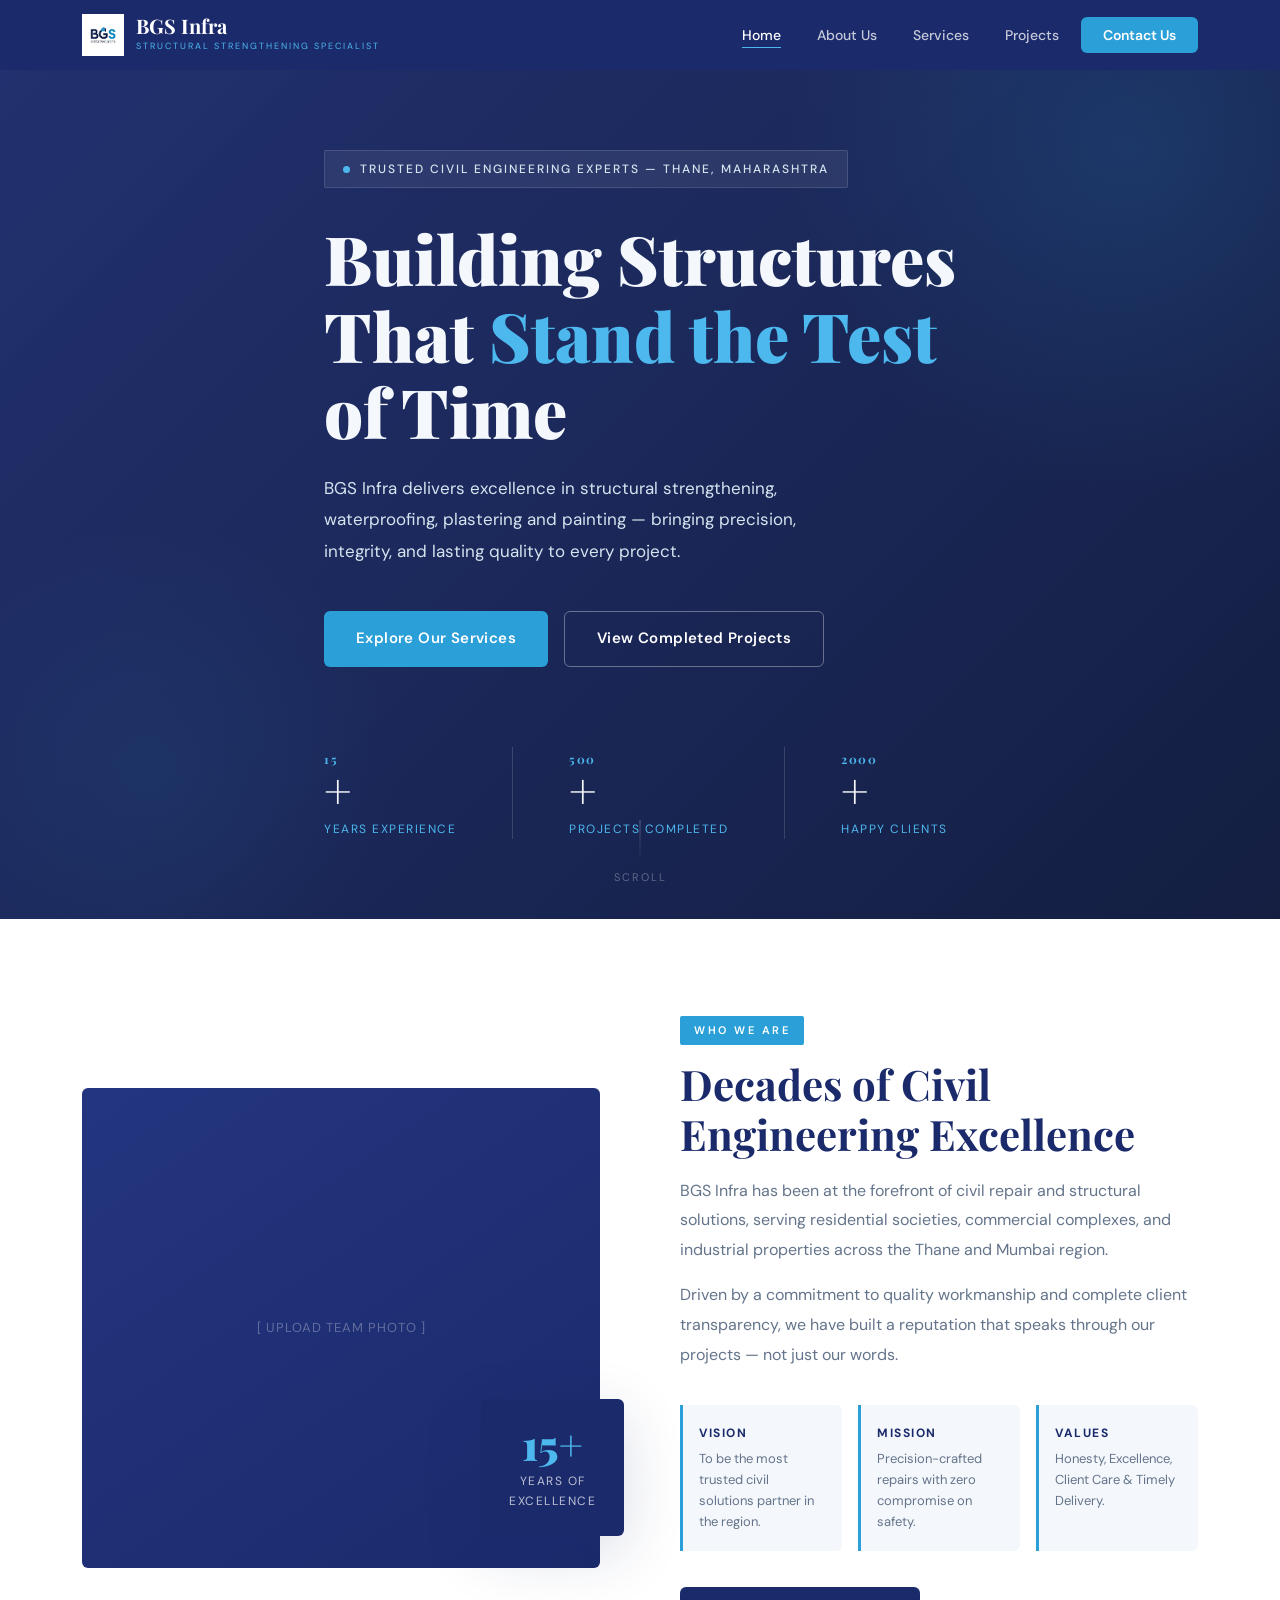
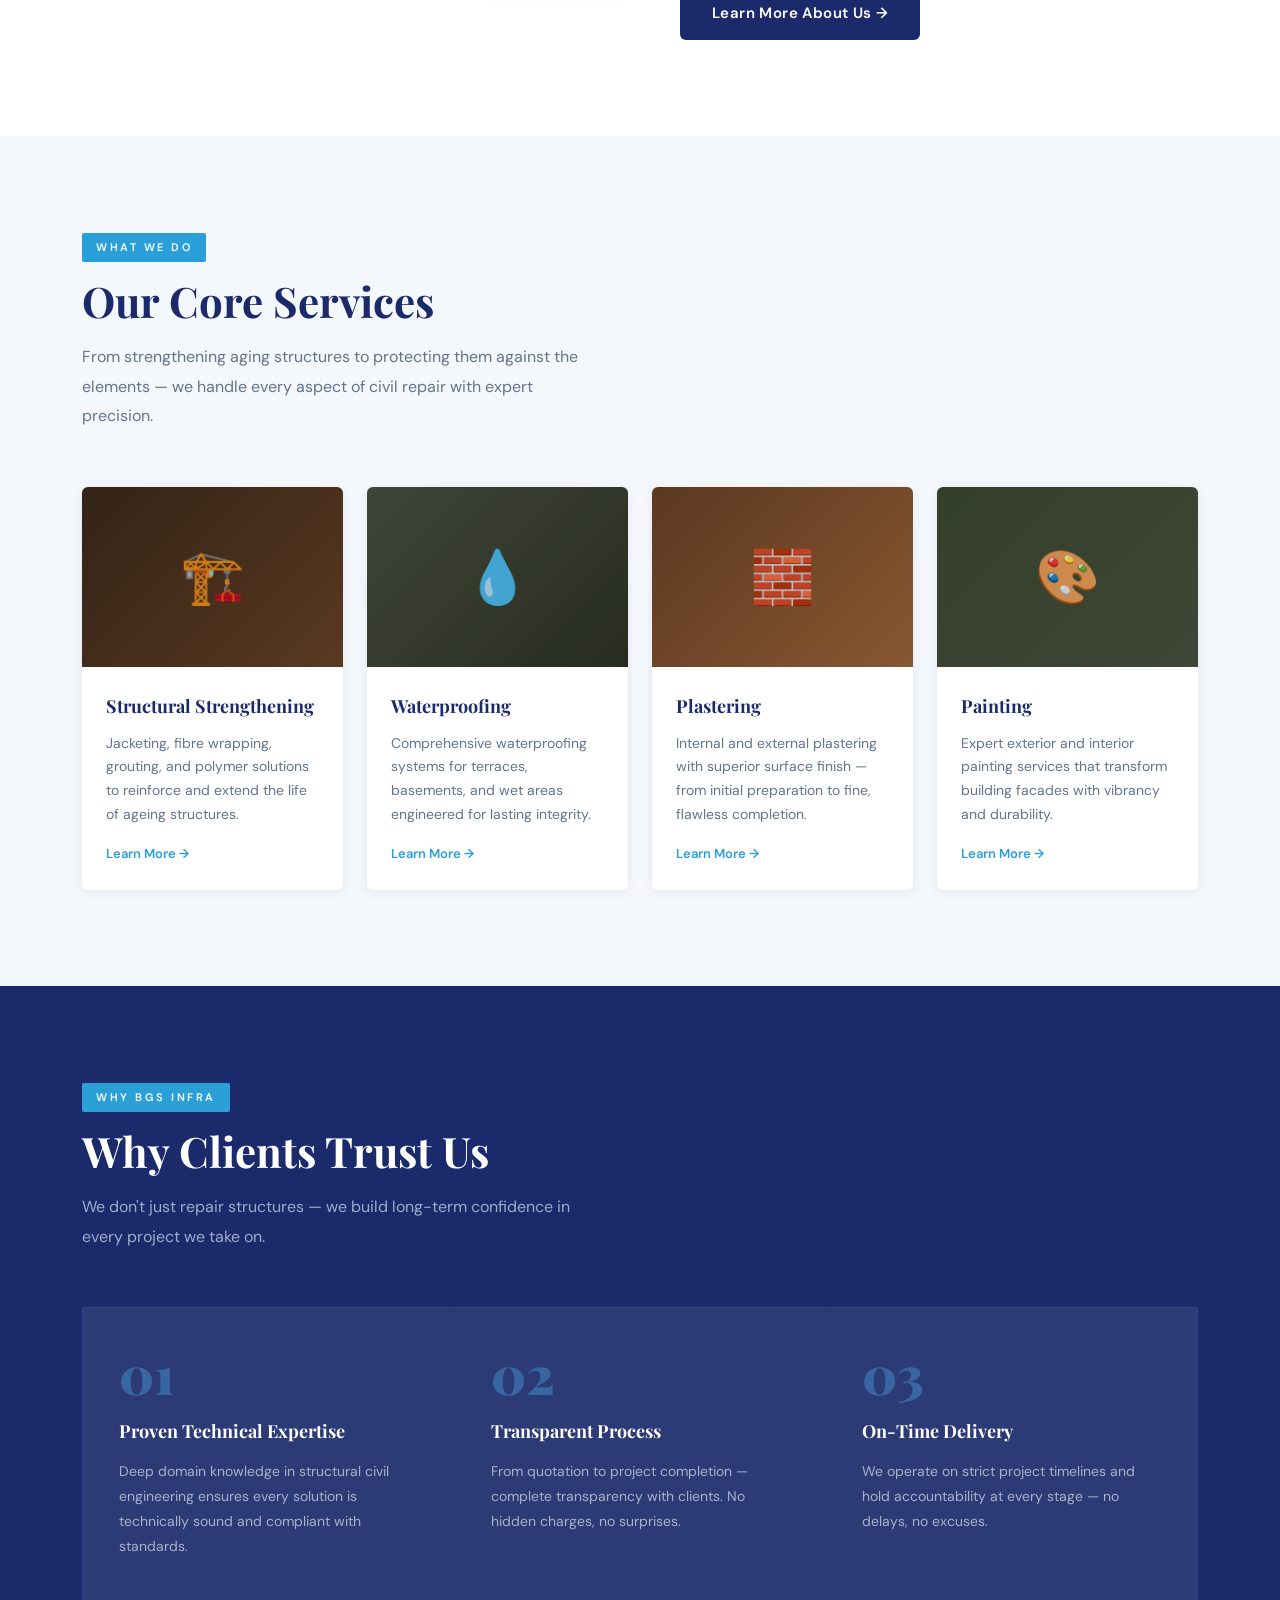
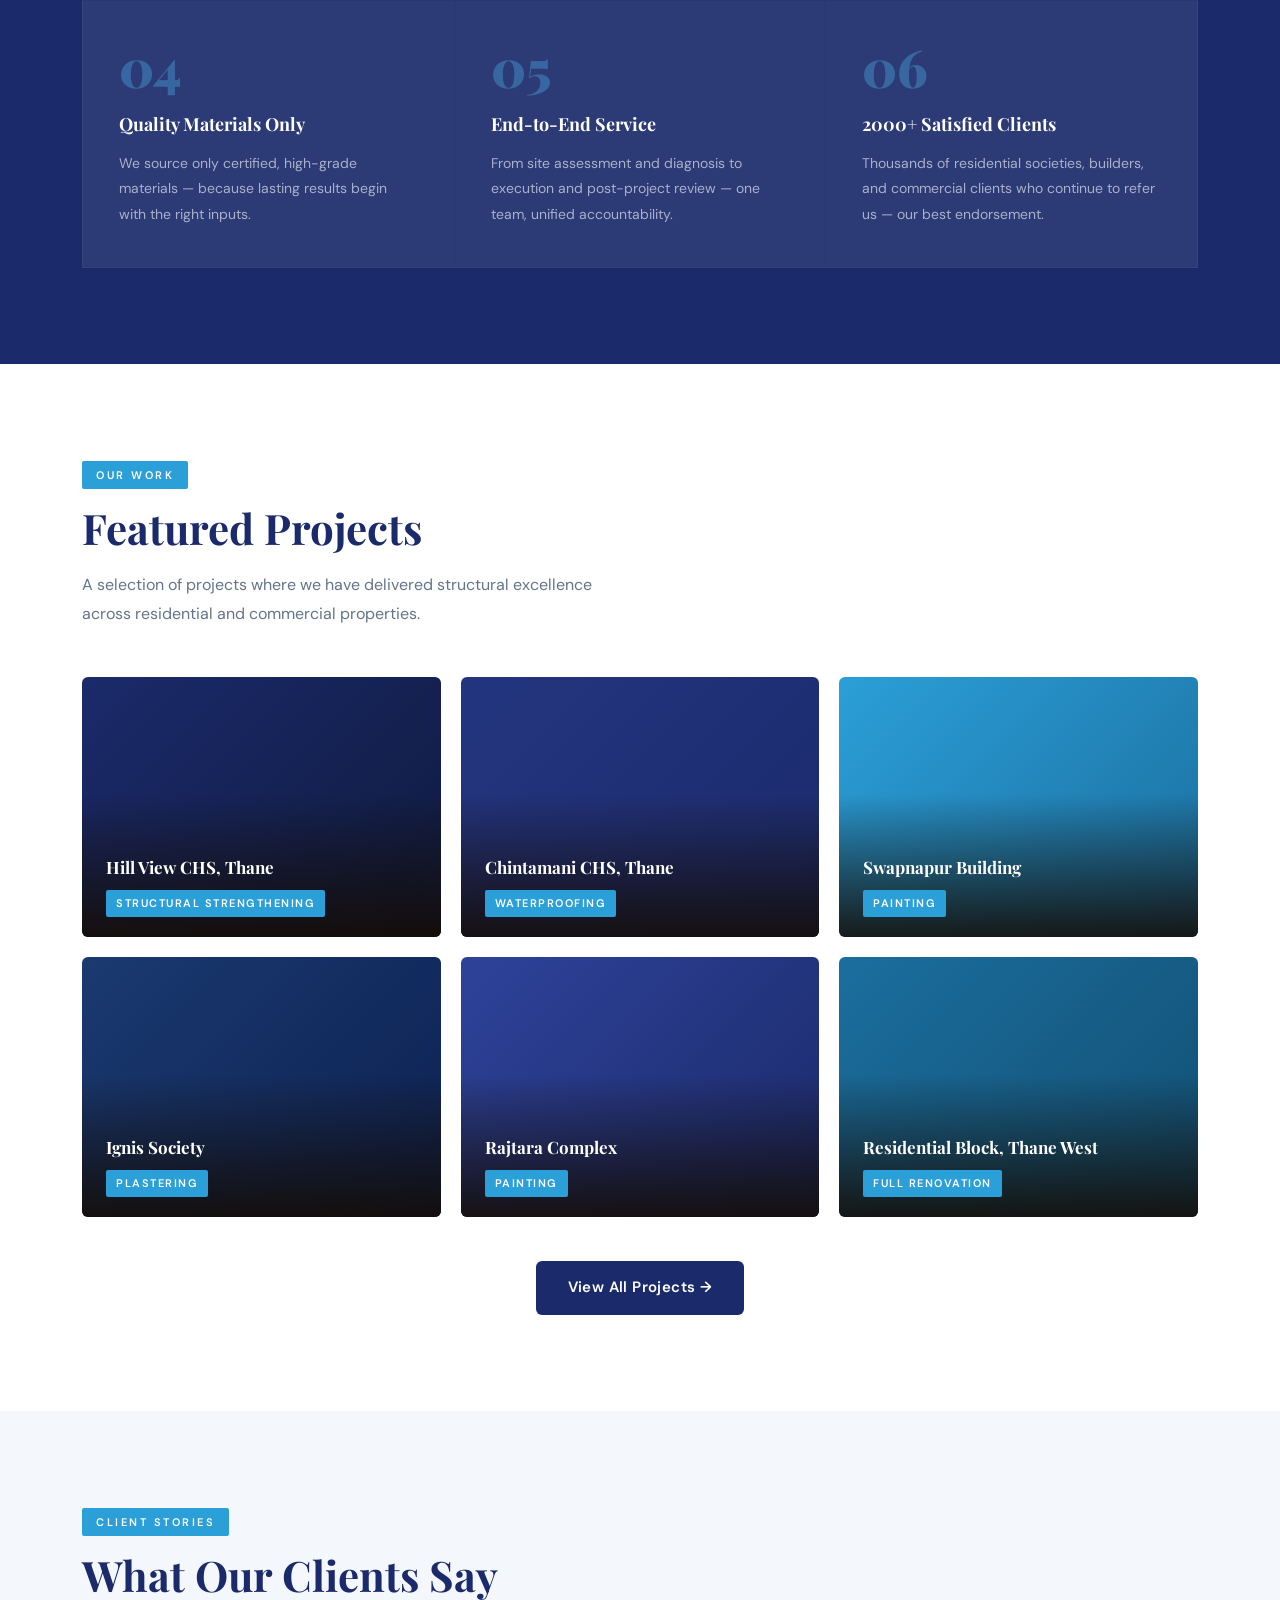
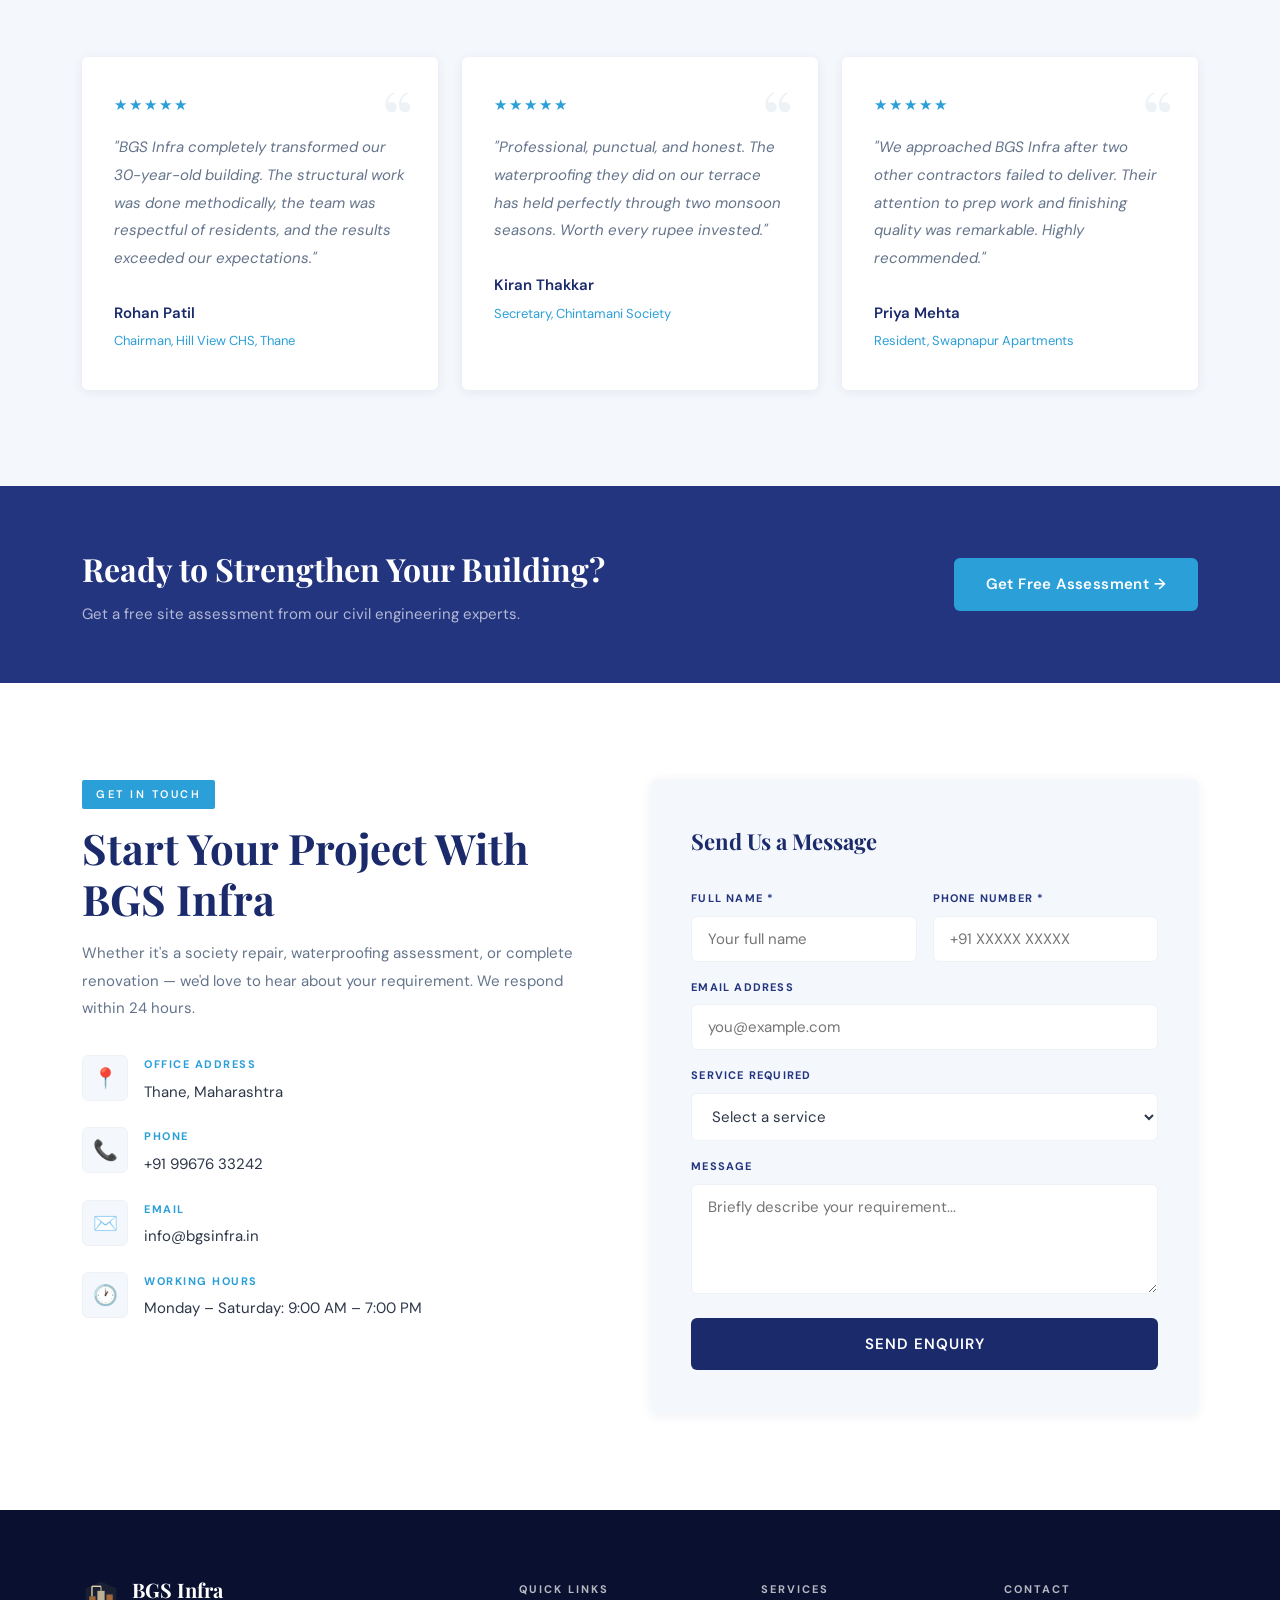
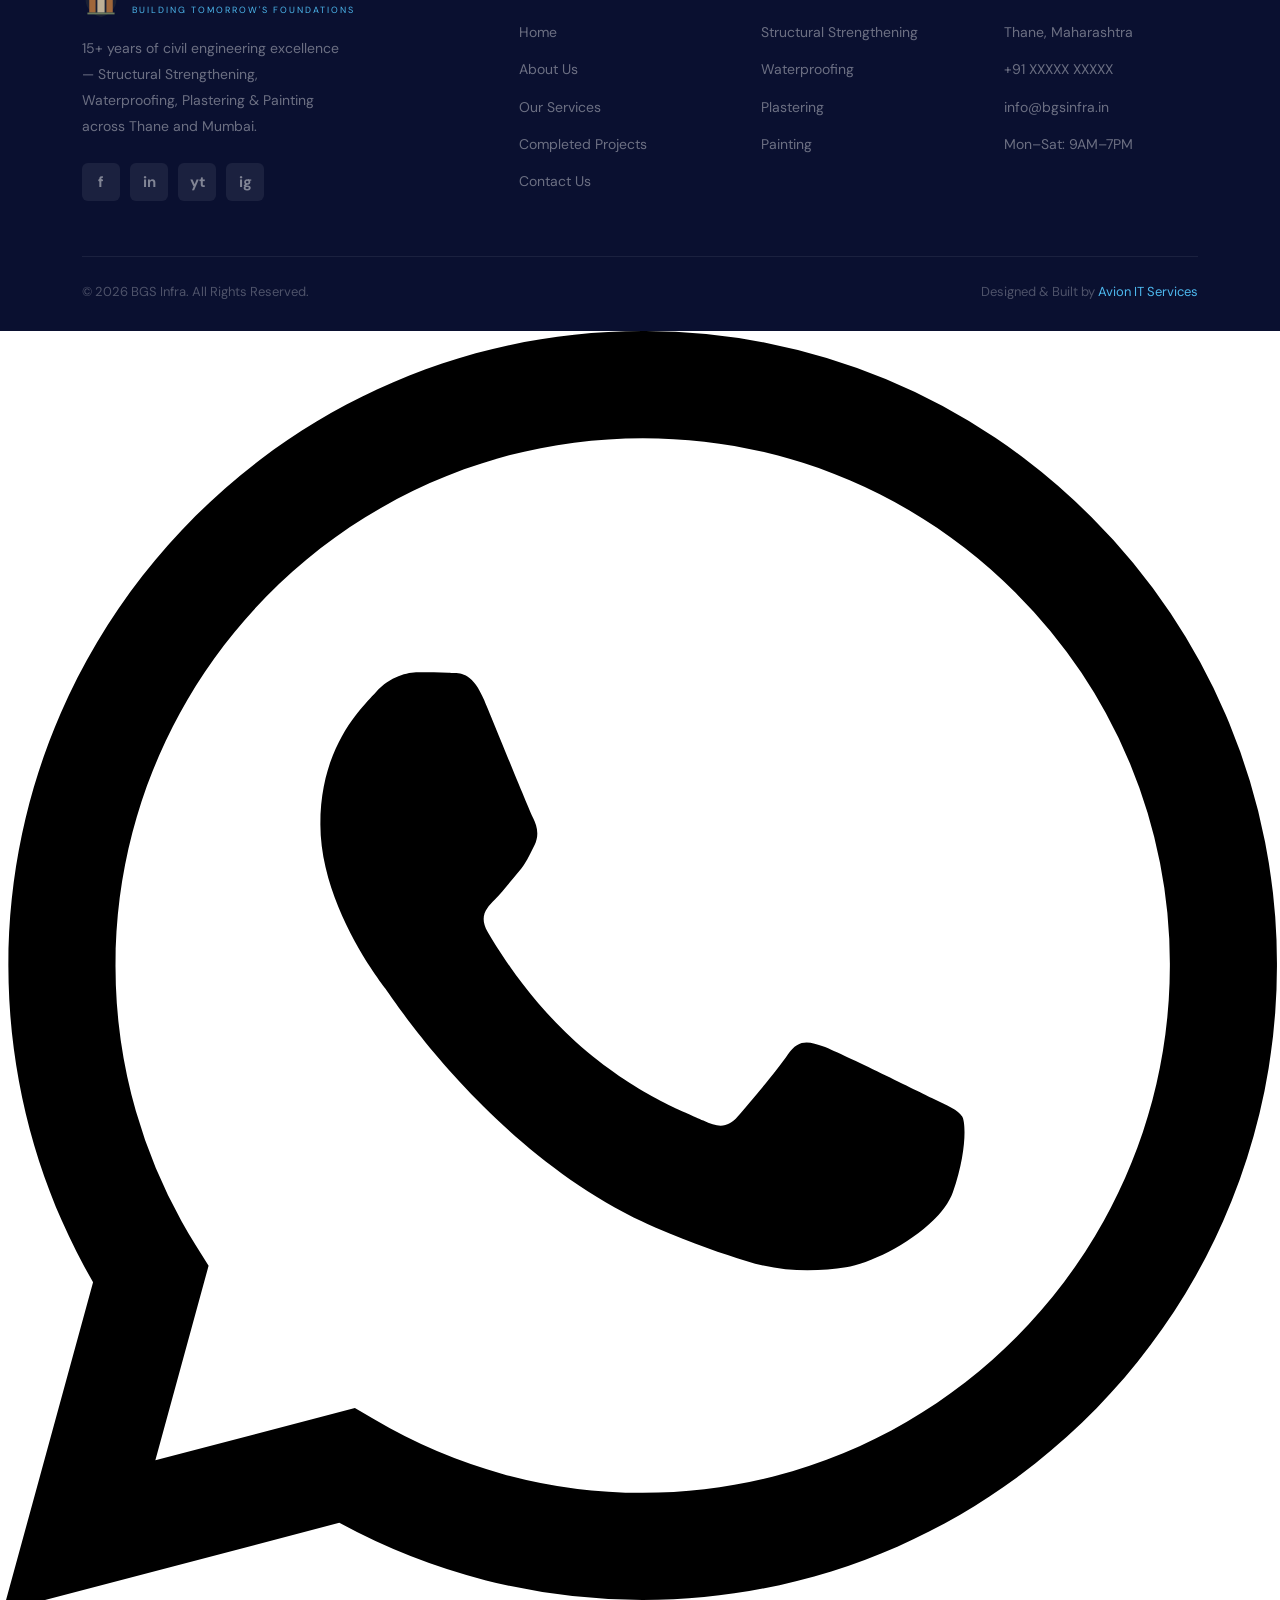
==== frontend/index.html @ 06c45d29 "Initial BGS Infra website" ====
<!DOCTYPE html>
<html lang="en">
<head>
  <meta charset="UTF-8">
  <meta name="viewport" content="width=device-width, initial-scale=1.0">
  <title>BGS Infra — Building Tomorrow's Foundations | Civil Engineering Thane</title>
  <meta name="description" content="BGS Infra is a trusted civil engineering company in Thane offering structural strengthening, waterproofing, plastering and painting services for residential and commercial buildings.">
  <meta property="og:title"       content="BGS Infra — Civil Engineering Thane">
  <meta property="og:description" content="15+ years of civil engineering excellence. Structural Strengthening, Waterproofing, Plastering & Painting.">
  <meta property="og:type"        content="website">

  <!-- AOS -->
  <link rel="stylesheet" href="https://unpkg.com/aos@2.3.4/dist/aos.css">
  <!-- Main CSS -->
  <link rel="stylesheet" href="css/style.css">
</head>
<body>

<!-- ══ NAVBAR ══════════════════════════════════════════════ -->
<nav class="navbar" id="navbar">
  <div class="nav-inner">
    <a href="index.html" class="nav-logo">
      <img src="assets/logo.png" alt="BGS Infra Logo" class="nav-logo-icon" style="object-fit:contain;">
      <div class="nav-logo-text">
        <span class="name">BGS Infra</span>
        <span class="tagline">STRUCTURAL STRENGTHENING SPECIALIST</span>
      </div>
    </a>
    <ul class="nav-links">
      <li><a href="index.html"    class="active">Home</a></li>
      <li><a href="about.html">About Us</a></li>
      <li><a href="services.html">Services</a></li>
      <li><a href="projects.html">Projects</a></li>
      <li><a href="contact.html" class="nav-cta">Contact Us</a></li>
    </ul>
    <button class="nav-hamburger" id="hamburger" aria-label="Menu">
      <span></span><span></span><span></span>
    </button>
  </div>
  <div class="nav-mobile" id="navMobile">
    <a href="index.html">Home</a>
    <a href="about.html">About Us</a>
    <a href="services.html">Services</a>
    <a href="projects.html">Projects</a>
    <a href="contact.html" class="nav-cta">Contact Us</a>
  </div>
</nav>

<!-- ══ HERO ════════════════════════════════════════════════ -->
<section class="hero">
  <div class="hero-inner">
    <div class="hero-badge" data-aos="fade-down" data-aos-duration="600">
      <span class="hero-badge-dot"></span>
      Trusted Civil Engineering Experts — Thane, Maharashtra
    </div>
    <h1 class="hero-title" id="heroTitle" data-aos="fade-up" data-aos-delay="100">
      Building Structures<br>That <em>Stand the Test</em><br>of Time
    </h1>
    <p class="hero-desc" data-aos="fade-up" data-aos-delay="200">
      BGS Infra delivers excellence in structural strengthening, waterproofing, plastering and painting — bringing precision, integrity, and lasting quality to every project.
    </p>
    <div class="hero-btns" data-aos="fade-up" data-aos-delay="300">
      <a href="services.html" class="btn btn-primary">Explore Our Services</a>
      <a href="projects.html" class="btn btn-outline">View Completed Projects</a>
    </div>
    <div class="hero-stats" data-aos="fade-up" data-aos-delay="400">
      <div class="hero-stat">
        <strong><span class="counter" data-target="15">0</span>+</strong>
        <span>Years Experience</span>
      </div>
      <div class="hero-stat-divider"></div>
      <div class="hero-stat">
        <strong><span class="counter" data-target="500">0</span>+</strong>
        <span>Projects Completed</span>
      </div>
      <div class="hero-stat-divider"></div>
      <div class="hero-stat">
        <strong><span class="counter" data-target="2000">0</span>+</strong>
        <span>Happy Clients</span>
      </div>
    </div>
  </div>
  <div class="hero-scroll">
    <div class="hero-scroll-line"></div>
    Scroll
  </div>
</section>

<!-- ══ ABOUT ═══════════════════════════════════════════════ -->
<section class="about section-pad">
  <div class="container">
    <div class="about-grid">
      <div class="about-img-wrap" data-aos="fade-right">
        <!-- Replace src with a real team/site photo -->
        <div class="about-img-placeholder">[ Upload Team Photo ]</div>
        <div class="about-badge-exp">
          <strong>15+</strong>
          <span>Years of<br>Excellence</span>
        </div>
      </div>
      <div data-aos="fade-left" data-aos-delay="100">
        <span class="section-label">Who We Are</span>
        <h2 class="section-title">Decades of Civil Engineering Excellence</h2>
        <p style="color:var(--text-muted);font-size:16px;line-height:1.85;margin-bottom:16px;">
          BGS Infra has been at the forefront of civil repair and structural solutions, serving residential societies, commercial complexes, and industrial properties across the Thane and Mumbai region.
        </p>
        <p style="color:var(--text-muted);font-size:16px;line-height:1.85;margin-bottom:30px;">
          Driven by a commitment to quality workmanship and complete client transparency, we have built a reputation that speaks through our projects — not just our words.
        </p>
        <div class="about-values">
          <div class="value-card">
            <strong>Vision</strong>
            <p>To be the most trusted civil solutions partner in the region.</p>
          </div>
          <div class="value-card">
            <strong>Mission</strong>
            <p>Precision-crafted repairs with zero compromise on safety.</p>
          </div>
          <div class="value-card">
            <strong>Values</strong>
            <p>Honesty, Excellence, Client Care & Timely Delivery.</p>
          </div>
        </div>
        <a href="about.html" class="btn btn-dark" style="margin-top:36px;">Learn More About Us →</a>
      </div>
    </div>
  </div>
</section>

<!-- ══ SERVICES ════════════════════════════════════════════ -->
<section class="services section-pad">
  <div class="container">
    <div data-aos="fade-up">
      <span class="section-label">What We Do</span>
      <h2 class="section-title">Our Core Services</h2>
      <p class="section-sub">From strengthening aging structures to protecting them against the elements — we handle every aspect of civil repair with expert precision.</p>
    </div>
    <div class="services-grid">
      <div class="service-card" data-aos="fade-up" data-aos-delay="0">
        <div class="service-card-img s-bg-1">🏗️</div>
        <div class="service-card-body">
          <h3>Structural Strengthening</h3>
          <p>Jacketing, fibre wrapping, grouting, and polymer solutions to reinforce and extend the life of ageing structures.</p>
          <a href="services.html#structural" class="service-card-link">Learn More →</a>
        </div>
      </div>
      <div class="service-card" data-aos="fade-up" data-aos-delay="80">
        <div class="service-card-img s-bg-2">💧</div>
        <div class="service-card-body">
          <h3>Waterproofing</h3>
          <p>Comprehensive waterproofing systems for terraces, basements, and wet areas engineered for lasting integrity.</p>
          <a href="services.html#waterproofing" class="service-card-link">Learn More →</a>
        </div>
      </div>
      <div class="service-card" data-aos="fade-up" data-aos-delay="160">
        <div class="service-card-img s-bg-3">🧱</div>
        <div class="service-card-body">
          <h3>Plastering</h3>
          <p>Internal and external plastering with superior surface finish — from initial preparation to fine, flawless completion.</p>
          <a href="services.html#plastering" class="service-card-link">Learn More →</a>
        </div>
      </div>
      <div class="service-card" data-aos="fade-up" data-aos-delay="240">
        <div class="service-card-img s-bg-4">🎨</div>
        <div class="service-card-body">
          <h3>Painting</h3>
          <p>Expert exterior and interior painting services that transform building facades with vibrancy and durability.</p>
          <a href="services.html#painting" class="service-card-link">Learn More →</a>
        </div>
      </div>
    </div>
  </div>
</section>

<!-- ══ WHY CHOOSE US ═══════════════════════════════════════ -->
<section class="why section-pad">
  <div class="container">
    <div data-aos="fade-up">
      <span class="section-label">Why BGS Infra</span>
      <h2 class="section-title">Why Clients Trust Us</h2>
      <p class="section-sub" style="color:var(--cream-dark);opacity:.7;">We don't just repair structures — we build long-term confidence in every project we take on.</p>
    </div>
    <div class="why-grid">
      <div class="why-item" data-aos="fade-up" data-aos-delay="0">
        <div class="why-num">01</div>
        <h3>Proven Technical Expertise</h3>
        <p>Deep domain knowledge in structural civil engineering ensures every solution is technically sound and compliant with standards.</p>
      </div>
      <div class="why-item" data-aos="fade-up" data-aos-delay="60">
        <div class="why-num">02</div>
        <h3>Transparent Process</h3>
        <p>From quotation to project completion — complete transparency with clients. No hidden charges, no surprises.</p>
      </div>
      <div class="why-item" data-aos="fade-up" data-aos-delay="120">
        <div class="why-num">03</div>
        <h3>On-Time Delivery</h3>
        <p>We operate on strict project timelines and hold accountability at every stage — no delays, no excuses.</p>
      </div>
      <div class="why-item" data-aos="fade-up" data-aos-delay="0">
        <div class="why-num">04</div>
        <h3>Quality Materials Only</h3>
        <p>We source only certified, high-grade materials — because lasting results begin with the right inputs.</p>
      </div>
      <div class="why-item" data-aos="fade-up" data-aos-delay="60">
        <div class="why-num">05</div>
        <h3>End-to-End Service</h3>
        <p>From site assessment and diagnosis to execution and post-project review — one team, unified accountability.</p>
      </div>
      <div class="why-item" data-aos="fade-up" data-aos-delay="120">
        <div class="why-num">06</div>
        <h3>2000+ Satisfied Clients</h3>
        <p>Thousands of residential societies, builders, and commercial clients who continue to refer us — our best endorsement.</p>
      </div>
    </div>
  </div>
</section>

<!-- ══ FEATURED PROJECTS ═══════════════════════════════════ -->
<section class="projects section-pad">
  <div class="container">
    <div data-aos="fade-up">
      <span class="section-label">Our Work</span>
      <h2 class="section-title">Featured Projects</h2>
      <p class="section-sub">A selection of projects where we have delivered structural excellence across residential and commercial properties.</p>
    </div>
    <div class="projects-grid" style="margin-top:48px;">
      <div class="project-card" data-aos="fade-up" data-aos-delay="0">
        <div class="project-card-bg-placeholder p-bg-1"></div>
        <div class="project-overlay"></div>
        <div class="project-info">
          <h4>Hill View CHS, Thane</h4>
          <span class="project-type-badge">Structural Strengthening</span>
        </div>
      </div>
      <div class="project-card" data-aos="fade-up" data-aos-delay="60">
        <div class="project-card-bg-placeholder p-bg-2"></div>
        <div class="project-overlay"></div>
        <div class="project-info">
          <h4>Chintamani CHS, Thane</h4>
          <span class="project-type-badge">Waterproofing</span>
        </div>
      </div>
      <div class="project-card" data-aos="fade-up" data-aos-delay="120">
        <div class="project-card-bg-placeholder p-bg-3"></div>
        <div class="project-overlay"></div>
        <div class="project-info">
          <h4>Swapnapur Building</h4>
          <span class="project-type-badge">Painting</span>
        </div>
      </div>
      <div class="project-card" data-aos="fade-up" data-aos-delay="0">
        <div class="project-card-bg-placeholder p-bg-4"></div>
        <div class="project-overlay"></div>
        <div class="project-info">
          <h4>Ignis Society</h4>
          <span class="project-type-badge">Plastering</span>
        </div>
      </div>
      <div class="project-card" data-aos="fade-up" data-aos-delay="60">
        <div class="project-card-bg-placeholder p-bg-5"></div>
        <div class="project-overlay"></div>
        <div class="project-info">
          <h4>Rajtara Complex</h4>
          <span class="project-type-badge">Painting</span>
        </div>
      </div>
      <div class="project-card" data-aos="fade-up" data-aos-delay="120">
        <div class="project-card-bg-placeholder p-bg-6"></div>
        <div class="project-overlay"></div>
        <div class="project-info">
          <h4>Residential Block, Thane West</h4>
          <span class="project-type-badge">Full Renovation</span>
        </div>
      </div>
    </div>
    <div style="text-align:center;margin-top:44px;" data-aos="fade-up">
      <a href="projects.html" class="btn btn-dark">View All Projects →</a>
    </div>
  </div>
</section>

<!-- ══ TESTIMONIALS ════════════════════════════════════════ -->
<section class="testimonials section-pad">
  <div class="container">
    <div data-aos="fade-up">
      <span class="section-label">Client Stories</span>
      <h2 class="section-title">What Our Clients Say</h2>
    </div>
    <div class="testi-grid">
      <div class="testi-card" data-aos="fade-up" data-aos-delay="0">
        <div class="testi-stars">★★★★★</div>
        <p>"BGS Infra completely transformed our 30-year-old building. The structural work was done methodically, the team was respectful of residents, and the results exceeded our expectations."</p>
        <div class="testi-author">
          <strong>Rohan Patil</strong>
          <span>Chairman, Hill View CHS, Thane</span>
        </div>
      </div>
      <div class="testi-card" data-aos="fade-up" data-aos-delay="80">
        <div class="testi-stars">★★★★★</div>
        <p>"Professional, punctual, and honest. The waterproofing they did on our terrace has held perfectly through two monsoon seasons. Worth every rupee invested."</p>
        <div class="testi-author">
          <strong>Kiran Thakkar</strong>
          <span>Secretary, Chintamani Society</span>
        </div>
      </div>
      <div class="testi-card" data-aos="fade-up" data-aos-delay="160">
        <div class="testi-stars">★★★★★</div>
        <p>"We approached BGS Infra after two other contractors failed to deliver. Their attention to prep work and finishing quality was remarkable. Highly recommended."</p>
        <div class="testi-author">
          <strong>Priya Mehta</strong>
          <span>Resident, Swapnapur Apartments</span>
        </div>
      </div>
    </div>
  </div>
</section>

<!-- ══ CTA STRIP ═══════════════════════════════════════════ -->
<div class="cta-strip">
  <div class="cta-strip-inner">
    <div data-aos="fade-right">
      <h2>Ready to Strengthen Your Building?</h2>
      <p>Get a free site assessment from our civil engineering experts.</p>
    </div>
    <a href="contact.html" class="btn btn-primary" data-aos="fade-left">Get Free Assessment →</a>
  </div>
</div>

<!-- ══ CONTACT SNIPPET ═════════════════════════════════════ -->
<section class="contact section-pad">
  <div class="container">
    <div class="contact-grid">
      <div data-aos="fade-right">
        <span class="section-label">Get In Touch</span>
        <h2 class="section-title">Start Your Project With BGS Infra</h2>
        <p style="color:var(--text-muted);font-size:15px;line-height:1.85;margin-bottom:32px;">
          Whether it's a society repair, waterproofing assessment, or complete renovation — we'd love to hear about your requirement. We respond within 24 hours.
        </p>
        <div class="contact-details">
          <div class="contact-item">
            <div class="contact-icon">📍</div>
            <div class="contact-item-text">
              <strong>Office Address</strong>
              <span><!-- ADD ADDRESS --> Thane, Maharashtra</span>
            </div>
          </div>
          <div class="contact-item">
            <div class="contact-icon">📞</div>
            <div class="contact-item-text">
              <strong>Phone</strong>
              <span><!-- ADD PHONE --> +91 99676 33242</span>
            </div>
          </div>
          <div class="contact-item">
            <div class="contact-icon">✉️</div>
            <div class="contact-item-text">
              <strong>Email</strong>
              <span><!-- ADD EMAIL --> info@bgsinfra.in</span>
            </div>
          </div>
          <div class="contact-item">
            <div class="contact-icon">🕐</div>
            <div class="contact-item-text">
              <strong>Working Hours</strong>
              <span>Monday – Saturday: 9:00 AM – 7:00 PM</span>
            </div>
          </div>
        </div>
      </div>
      <div data-aos="fade-left" data-aos-delay="100">
        <div class="contact-form">
          <h3>Send Us a Message</h3>
          <form id="contactForm" novalidate>
            <div class="form-row">
              <div class="form-group">
                <label for="name">Full Name *</label>
                <input type="text" id="name" name="name" placeholder="Your full name" required>
                <span class="form-error-msg" id="nameErr">Please enter your name</span>
              </div>
              <div class="form-group">
                <label for="phone">Phone Number *</label>
                <input type="tel" id="phone" name="phone" placeholder="+91 XXXXX XXXXX" required>
                <span class="form-error-msg" id="phoneErr">Enter a valid 10-digit number</span>
              </div>
            </div>
            <div class="form-group">
              <label for="email">Email Address</label>
              <input type="email" id="email" name="email" placeholder="you@example.com">
            </div>
            <div class="form-group">
              <label for="service">Service Required</label>
              <select id="service" name="service">
                <option value="">Select a service</option>
                <option>Structural Strengthening</option>
                <option>Waterproofing</option>
                <option>Plastering</option>
                <option>Painting</option>
                <option>Multiple Services</option>
                <option>Other</option>
              </select>
            </div>
            <div class="form-group">
              <label for="message">Message</label>
              <textarea id="message" name="message" placeholder="Briefly describe your requirement..."></textarea>
            </div>
            <button type="submit" class="form-submit" id="submitBtn">Send Enquiry</button>
            <div class="form-success" id="formSuccess">
              ✅ Thank you! We will contact you within 24 hours.
            </div>
          </form>
        </div>
      </div>
    </div>
  </div>
</section>

<!-- ══ FOOTER ══════════════════════════════════════════════ -->
<footer>
  <div class="container">
    <div class="footer-grid">
      <div class="footer-brand">
        <div class="logo-wrap">
          <svg width="38" height="38" viewBox="0 0 42 42" fill="none">
            <path d="M21 2L4 9V22C4 30.8 11.6 38.4 21 41C30.4 38.4 38 30.8 38 22V9L21 2Z" fill="#4A5240" opacity=".25"/>
            <rect x="8"  y="18" width="7"  height="18" fill="#A0673A"/>
            <rect x="17" y="12" width="8"  height="24" fill="#E8D5B0" opacity=".8"/>
            <rect x="27" y="16" width="7"  height="20" fill="#A0673A"/>
            <rect x="6"  y="36" width="30" height="2"  fill="#6B7B5E"/>
            <line x1="11" y1="18" x2="11" y2="7"  stroke="#E8D5B0" stroke-width="1.5"/>
            <line x1="11" y1="7"  x2="21" y2="7"  stroke="#E8D5B0" stroke-width="1.5"/>
            <line x1="21" y1="7"  x2="21" y2="12" stroke="#E8D5B0" stroke-width="1"/>
          </svg>
          <div class="nav-logo-text">
            <span class="name">BGS Infra</span>
            <span class="tagline">Building Tomorrow's Foundations</span>
          </div>
        </div>
        <p>15+ years of civil engineering excellence — Structural Strengthening, Waterproofing, Plastering & Painting across Thane and Mumbai.</p>
        <div class="footer-socials">
          <a href="#" class="footer-social">f</a>
          <a href="#" class="footer-social">in</a>
          <a href="#" class="footer-social">yt</a>
          <a href="#" class="footer-social">ig</a>
        </div>
      </div>
      <div class="footer-col">
        <h4>Quick Links</h4>
        <ul>
          <li><a href="index.html">Home</a></li>
          <li><a href="about.html">About Us</a></li>
          <li><a href="services.html">Our Services</a></li>
          <li><a href="projects.html">Completed Projects</a></li>
          <li><a href="contact.html">Contact Us</a></li>
        </ul>
      </div>
      <div class="footer-col">
        <h4>Services</h4>
        <ul>
          <li><a href="services.html#structural">Structural Strengthening</a></li>
          <li><a href="services.html#waterproofing">Waterproofing</a></li>
          <li><a href="services.html#plastering">Plastering</a></li>
          <li><a href="services.html#painting">Painting</a></li>
        </ul>
      </div>
      <div class="footer-col">
        <h4>Contact</h4>
        <ul>
          <li><a href="#">Thane, Maharashtra</a></li>
          <li><a href="tel:+91XXXXXXXXXX">+91 XXXXX XXXXX</a></li>
          <li><a href="mailto:info@bgsinfra.in">info@bgsinfra.in</a></li>
          <li><a href="#">Mon–Sat: 9AM–7PM</a></li>
        </ul>
      </div>
    </div>
    <div class="footer-bottom">
      <span>© 2026 BGS Infra. All Rights Reserved.</span>
      <span>Designed & Built by <a href="#" style="color:var(--olive-light);">Avion IT Services</a></span>
    </div>
  </div>
</footer>

<!-- ══ WHATSAPP FLOAT ══════════════════════════════════════ -->
<!-- CHANGE THE NUMBER BELOW: replace 91XXXXXXXXXX with uncle's number -->
<a href="https://wa.me/91XXXXXXXXXX?text=Hi%20BGS%20Infra%2C%20I%20would%20like%20to%20enquire%20about%20your%20services."
   class="whatsapp-float" target="_blank" rel="noopener" aria-label="WhatsApp">
  <svg viewBox="0 0 24 24"><path d="M17.472 14.382c-.297-.149-1.758-.867-2.03-.967-.273-.099-.471-.148-.67.15-.197.297-.767.966-.94 1.164-.173.199-.347.223-.644.075-.297-.15-1.255-.463-2.39-1.475-.883-.788-1.48-1.761-1.653-2.059-.173-.297-.018-.458.13-.606.134-.133.298-.347.446-.52.149-.174.198-.298.298-.497.099-.198.05-.371-.025-.52-.075-.149-.669-1.612-.916-2.207-.242-.579-.487-.5-.669-.51-.173-.008-.371-.01-.57-.01-.198 0-.52.074-.792.372-.272.297-1.04 1.016-1.04 2.479 0 1.462 1.065 2.875 1.213 3.074.149.198 2.096 3.2 5.077 4.487.709.306 1.262.489 1.694.625.712.227 1.36.195 1.871.118.571-.085 1.758-.719 2.006-1.413.248-.694.248-1.289.173-1.413-.074-.124-.272-.198-.57-.347m-5.421 7.403h-.004a9.87 9.87 0 01-5.031-1.378l-.361-.214-3.741.982.998-3.648-.235-.374a9.86 9.86 0 01-1.51-5.26c.001-5.45 4.436-9.884 9.888-9.884 2.64 0 5.122 1.03 6.988 2.898a9.825 9.825 0 012.893 6.994c-.003 5.45-4.437 9.884-9.885 9.884m8.413-18.297A11.815 11.815 0 0012.05 0C5.495 0 .16 5.335.157 11.892c0 2.096.547 4.142 1.588 5.945L.057 24l6.305-1.654a11.882 11.882 0 005.683 1.448h.005c6.554 0 11.89-5.335 11.893-11.893a11.821 11.821 0 00-3.48-8.413Z"/></svg>
</a>

<!-- AOS -->
<script src="https://unpkg.com/aos@2.3.4/dist/aos.js"></script>
<!-- Main JS -->
<script src="js/main.js"></script>
</body>
</html>
---- frontend/css/style.css ----
/* ═══════════════════════════════════════════════════════════
   BGS INFRA PROJECTS — Main Stylesheet
   Clean & Professional: Navy · Sky Blue · White · Blue-Grey
═══════════════════════════════════════════════════════════ */

@import url('https://fonts.googleapis.com/css2?family=Playfair+Display:wght@400;600;700;900&family=DM+Sans:wght@300;400;500;600&display=swap');

/* ── CSS Variables ───────────────────────────────────────── */
:root {
  /* Primary — from logo */
  --navy:         #1B2A6B;
  --navy-mid:     #243580;
  --navy-light:   #2E4299;
  --sky:          #2B9FD8;
  --sky-light:    #4DB8EE;
  --sky-pale:     #E8F5FC;

  /* Backgrounds */
  --bg-white:     #FFFFFF;
  --bg-section:   #F4F7FB;
  --bg-card:      #FFFFFF;
  --bg-bluegrey:  #EDF2F7;

  /* Text */
  --text-dark:    #0F1A3E;
  --text-body:    #2D3748;
  --text-muted:   #64748B;

  /* Aliases — keeps all old references working */
  --brown-dark:   #1B2A6B;
  --brown-mid:    #243580;
  --brown-light:  #2B9FD8;
  --cream-bg:     #F4F7FB;
  --cream-dark:   #D6E4F0;
  --cream-white:  #FFFFFF;
  --olive-dark:   #1B2A6B;
  --olive-mid:    #2B9FD8;
  --olive-light:  #4DB8EE;

  --shadow-sm:    0 2px 12px rgba(27,42,107,.07);
  --shadow-md:    0 6px 30px rgba(27,42,107,.12);
  --shadow-lg:    0 16px 60px rgba(27,42,107,.16);
  --radius:       6px;
  --transition:   all .3s cubic-bezier(.4,0,.2,1);
}

/* ── Reset ───────────────────────────────────────────────── */
*, *::before, *::after { margin:0; padding:0; box-sizing:border-box; }
html {
  scroll-behavior:smooth;
  font-size:16px;
  overflow-x:hidden;
  max-width:100%;
}
body {
  font-family:'DM Sans',sans-serif;
  background:var(--bg-white);
  color:var(--text-body);
  line-height:1.7;
  overflow-x:hidden;
  max-width:100%;
  width:100%;
}
img { max-width:100%; height:auto; display:block; }
a  { text-decoration:none; color:inherit; }
ul { list-style:none; }
button { cursor:pointer; font-family:inherit; }

/* ── Utility ─────────────────────────────────────────────── */
.container   { max-width:1180px; margin:0 auto; padding:0 32px; }
.section-pad { padding:96px 0; }
.text-center { text-align:center; }

.section-label {
  display:inline-block;
  background:var(--sky);
  color:#fff;
  font-size:11px;
  font-weight:600;
  letter-spacing:2.5px;
  text-transform:uppercase;
  padding:5px 14px;
  border-radius:2px;
  margin-bottom:14px;
}

.section-title {
  font-family:'Playfair Display',serif;
  font-size:clamp(26px,3.5vw,42px);
  font-weight:700;
  color:var(--navy);
  line-height:1.2;
  margin-bottom:16px;
}

.section-sub {
  font-size:16px;
  color:var(--text-muted);
  max-width:520px;
  line-height:1.85;
}

/* ── Buttons ─────────────────────────────────────────────── */
.btn {
  display:inline-flex;
  align-items:center;
  gap:8px;
  font-family:'DM Sans',sans-serif;
  font-weight:600;
  font-size:15px;
  letter-spacing:.4px;
  border-radius:var(--radius);
  padding:14px 32px;
  transition:var(--transition);
  border:none;
}
.btn-primary {
  background:var(--sky);
  color:#fff;
}
.btn-primary:hover {
  background:var(--sky-light);
  transform:translateY(-2px);
  box-shadow:var(--shadow-md);
}
.btn-outline {
  background:transparent;
  color:#ffffff;
  border:1.5px solid rgba(255,255,255,.35);
}
.btn-outline:hover {
  background:rgba(255,255,255,.08);
  border-color:rgba(255,255,255,.6);
}
.btn-dark {
  background:var(--navy);
  color:#ffffff;
}
.btn-dark:hover {
  background:var(--navy-mid);
  transform:translateY(-2px);
}

/* ══════════════════════════════════════════════════════════
   NAVBAR
══════════════════════════════════════════════════════════ */
.navbar {
  position:fixed;
  top:0; left:0; right:0;
  z-index:1000;
  background:var(--navy);
  height:70px;
  transition:var(--transition);
}
.navbar.scrolled {
  height:60px;
  box-shadow:0 4px 30px rgba(27,42,107,.35);
}
.nav-inner {
  max-width:1180px;
  margin:0 auto;
  padding:0 32px;
  height:100%;
  display:flex;
  align-items:center;
  justify-content:space-between;
  position:relative;
}
.nav-logo {
  display:flex;
  align-items:center;
  gap:12px;
}
.nav-logo-icon {
  width:42px; height:42px;
  flex-shrink:0;
}
.nav-logo-text .name {
  font-family:'Playfair Display',serif;
  font-size:20px;
  font-weight:700;
  color:#FFFFFF;
  display:block;
  line-height:1;
}
.nav-logo-text .tagline {
  font-size:9px;
  letter-spacing:2px;
  text-transform:uppercase;
  color:var(--sky-light);
  display:block;
  margin-top:3px;
}
.nav-links {
  display:flex;
  align-items:center;
  gap:8px;
}
.nav-links a {
  color:rgba(255,255,255,.75);
  font-size:14px;
  font-weight:500;
  padding:8px 14px;
  border-radius:var(--radius);
  transition:var(--transition);
  position:relative;
}
.nav-links a::after {
  content:'';
  position:absolute;
  bottom:4px; left:14px; right:14px;
  height:1px;
  background:var(--sky-light);
  transform:scaleX(0);
  transition:transform .3s ease;
}
.nav-links a:hover { color:#fff; }
.nav-links a:hover::after,
.nav-links a.active::after { transform:scaleX(1); }
.nav-links a.active { color:#fff; }
.nav-cta {
  background:var(--sky) !important;
  color:#fff !important;
  padding:9px 22px !important;
  font-weight:600 !important;
}
.nav-cta::after { display:none !important; }
.nav-cta:hover { background:var(--sky-light) !important; }

/* Hamburger */
.nav-hamburger {
  display:none;
  flex-direction:column;
  gap:5px;
  background:none;
  border:none;
  padding:6px;
  cursor:pointer;
  flex-shrink:0;
}
.nav-hamburger span {
  display:block;
  width:24px; height:2px;
  background:#ffffff;
  border-radius:2px;
  transition:var(--transition);
}
.nav-hamburger.open span:nth-child(1) { transform:translateY(7px) rotate(45deg); }
.nav-hamburger.open span:nth-child(2) { opacity:0; }
.nav-hamburger.open span:nth-child(3) { transform:translateY(-7px) rotate(-45deg); }

/* Mobile menu */
.nav-mobile {
  display:none;
  flex-direction:column;
  background:var(--navy);
  padding:16px 32px 24px;
  border-top:1px solid rgba(255,255,255,.08);
}
.nav-mobile.open { display:flex; }
.nav-mobile a {
  color:rgba(255,255,255,.75);
  font-size:16px;
  font-weight:500;
  padding:12px 0;
  border-bottom:1px solid rgba(255,255,255,.06);
  transition:color .2s;
}
.nav-mobile a:hover { color:#fff; }
.nav-mobile .nav-cta {
  margin-top:12px;
  background:var(--sky) !important;
  color:#fff !important;
  text-align:center;
  border-radius:var(--radius);
  border:none !important;
  padding:14px !important;
}

/* ══════════════════════════════════════════════════════════
   HERO
══════════════════════════════════════════════════════════ */
.hero {
  min-height:100vh;
  width:100%;
  background:
    linear-gradient(135deg, rgba(27,42,107,.97) 0%, rgba(15,26,62,.98) 100%),
    repeating-linear-gradient(
      45deg,
      transparent,
      transparent 40px,
      rgba(255,255,255,.015) 40px,
      rgba(255,255,255,.015) 41px
    );
  display:flex;
  align-items:center;
  padding-top:70px;
  position:relative;
  overflow:hidden;
}
.hero::before {
  content:'';
  position:absolute;
  top:-200px; right:-200px;
  width:700px; height:700px;
  background:radial-gradient(circle, rgba(43,159,216,.15) 0%, transparent 70%);
  pointer-events:none;
}
.hero::after {
  content:'';
  position:absolute;
  bottom:-100px; left:-100px;
  width:500px; height:500px;
  background:radial-gradient(circle, rgba(43,159,216,.08) 0%, transparent 70%);
  pointer-events:none;
}
.hero-inner {
  max-width:1180px;
  margin:0 auto;
  padding:80px 32px;
  position:relative;
  z-index:2;
}
.hero-badge {
  display:inline-flex;
  align-items:center;
  gap:10px;
  background:rgba(255,255,255,.07);
  border:1px solid rgba(255,255,255,.12);
  color:var(--cream-dark);
  font-size:12px;
  font-weight:500;
  letter-spacing:2px;
  text-transform:uppercase;
  padding:8px 18px;
  border-radius:2px;
  margin-bottom:32px;
}
.hero-badge-dot {
  width:7px; height:7px;
  background:var(--sky-light);
  border-radius:50%;
  animation:pulse-dot 2s infinite;
}
@keyframes pulse-dot {
  0%,100% { opacity:1; transform:scale(1); }
  50%      { opacity:.5; transform:scale(.7); }
}
.hero-title {
  font-family:'Playfair Display',serif;
  font-size:clamp(36px,5.5vw,68px);
  font-weight:900;
  color:var(--cream-bg);
  line-height:1.12;
  margin-bottom:24px;
  max-width:680px;
}
.hero-title em {
  font-style:normal;
  color:var(--olive-light);
}
.hero-desc {
  font-size:17px;
  color:var(--cream-dark);
  opacity:.8;
  max-width:480px;
  line-height:1.85;
  margin-bottom:44px;
}
.hero-btns {
  display:flex;
  gap:16px;
  flex-wrap:wrap;
  margin-bottom:80px;
}
.hero-stats {
  display:flex;
  gap:56px;
  flex-wrap:wrap;
}
.hero-stat-divider {
  width:1px;
  background:rgba(255,255,255,.15);
}
.hero-stat strong {
  display:block;
  font-family:'Playfair Display',serif;
  font-size:clamp(32px,4vw,48px);
  font-weight:700;
  color:var(--cream-bg);
  line-height:1;
}
.hero-stat span {
  font-size:12px;
  letter-spacing:1.5px;
  text-transform:uppercase;
  color:var(--sky-light);
  margin-top:6px;
  display:block;
}
/* hero scroll indicator */
.hero-scroll {
  position:absolute;
  bottom:32px;
  left:50%;
  transform:translateX(-50%);
  display:flex;
  flex-direction:column;
  align-items:center;
  gap:8px;
  color:rgba(255,255,255,.3);
  font-size:11px;
  letter-spacing:2px;
  text-transform:uppercase;
  animation:bounce-down 2s infinite;
}
.hero-scroll-line {
  width:1px; height:40px;
  background:linear-gradient(to bottom, rgba(255,255,255,.3), transparent);
}
@keyframes bounce-down {
  0%,100% { transform:translateX(-50%) translateY(0); }
  50%      { transform:translateX(-50%) translateY(8px); }
}

/* ══════════════════════════════════════════════════════════
   ABOUT
══════════════════════════════════════════════════════════ */
.about { background:var(--bg-white); }
.about-grid {
  display:grid;
  grid-template-columns:1fr 1fr;
  gap:80px;
  align-items:center;
}
.about-img-wrap { position:relative; }
.about-img { width:100%; height:480px; object-fit:cover; border-radius:var(--radius); }
.about-img-placeholder {
  width:100%; height:480px;
  background:linear-gradient(145deg,var(--navy-mid),var(--navy));
  border-radius:var(--radius);
  display:flex; align-items:center; justify-content:center;
  color:rgba(255,255,255,.3); font-size:13px; letter-spacing:1px; text-transform:uppercase;
}
.about-badge-exp {
  position:absolute; bottom:32px; right:-24px;
  background:var(--navy); color:#fff;
  padding:24px 28px; border-radius:var(--radius);
  box-shadow:var(--shadow-lg); text-align:center;
}
.about-badge-exp strong {
  font-family:'Playfair Display',serif; font-size:42px; font-weight:900;
  display:block; color:var(--sky-light); line-height:1;
}
.about-badge-exp span {
  font-size:12px; letter-spacing:1.5px; text-transform:uppercase;
  opacity:.7; margin-top:6px; display:block;
}
.about-values { display:grid; grid-template-columns:repeat(3,1fr); gap:16px; margin-top:36px; }
.value-card {
  padding:18px 16px; background:var(--bg-section);
  border-left:3px solid var(--sky); border-radius:0 var(--radius) var(--radius) 0;
}
.value-card strong {
  display:block; font-size:12px; font-weight:700; letter-spacing:1.5px;
  text-transform:uppercase; color:var(--navy); margin-bottom:6px;
}
.value-card p { font-size:13px; color:var(--text-muted); line-height:1.6; }

/* ══════════════════════════════════════════════════════════
   SERVICES
══════════════════════════════════════════════════════════ */
.services { background:var(--bg-section); }
.services-grid {
  display:grid;
  grid-template-columns:repeat(4,1fr);
  gap:24px;
  margin-top:56px;
}
.service-card {
  background:var(--cream-white);
  border-radius:var(--radius);
  overflow:hidden;
  box-shadow:var(--shadow-sm);
  transition:var(--transition);
}
.service-card:hover {
  transform:translateY(-6px);
  box-shadow:var(--shadow-lg);
}
.service-card-img {
  height:180px;
  display:flex;
  align-items:center;
  justify-content:center;
  font-size:52px;
  position:relative;
  overflow:hidden;
}
.service-card-img::after {
  content:'';
  position:absolute;
  inset:0;
  background:rgba(0,0,0,.15);
  transition:opacity .3s;
}
.service-card:hover .service-card-img::after { opacity:0; }
.s-bg-1 { background:linear-gradient(135deg,#3B2A1A,#6B4226); }
.s-bg-2 { background:linear-gradient(135deg,#4A5240,#2e3326); }
.s-bg-3 { background:linear-gradient(135deg,#6B4226,#A0673A); }
.s-bg-4 { background:linear-gradient(135deg,#3D4A32,#4A5240); }
.service-card-body { padding:24px; }
.service-card-body h3 {
  font-family:'Playfair Display',serif;
  font-size:18px;
  color:var(--navy);
  margin-bottom:10px;
}
.service-card-body p { font-size:14px; color:var(--text-muted); line-height:1.7; }
.service-card-link {
  display:inline-flex; align-items:center; gap:6px;
  margin-top:16px; font-size:13px; font-weight:600;
  color:var(--sky); transition:gap .2s;
}
.service-card:hover .service-card-link { gap:10px; }

/* ══════════════════════════════════════════════════════════
   WHY CHOOSE US
══════════════════════════════════════════════════════════ */
.why { background:var(--navy); }
.why .section-title { color:#ffffff; }
.why .section-sub  { color:rgba(255,255,255,.65); }
.why-grid {
  display:grid;
  grid-template-columns:repeat(3,1fr);
  gap:1px;
  background:rgba(255,255,255,.06);
  margin-top:56px;
  border:1px solid rgba(255,255,255,.06);
}
.why-item {
  padding:40px 36px;
  background:rgba(255,255,255,.02);
  transition:background .3s;
}
.why-item:hover { background:rgba(255,255,255,.06); }
.why-num {
  font-family:'Playfair Display',serif; font-size:52px; font-weight:900;
  color:var(--sky-light); opacity:.35; line-height:1; margin-bottom:16px;
}
.why-item h3 {
  font-family:'Playfair Display',serif; font-size:18px;
  color:#ffffff; margin-bottom:12px;
}
.why-item p { font-size:14px; color:rgba(255,255,255,.6); line-height:1.8; }

/* ══════════════════════════════════════════════════════════
   PROJECTS
══════════════════════════════════════════════════════════ */
.projects { background:var(--bg-white); }
.projects-filter {
  display:flex; gap:10px; flex-wrap:wrap; margin:40px 0 32px;
}
.filter-btn {
  padding:8px 20px; border-radius:var(--radius);
  font-size:13px; font-weight:600;
  border:1.5px solid var(--bg-bluegrey);
  background:transparent; color:var(--text-muted); transition:var(--transition);
}
.filter-btn:hover, .filter-btn.active {
  background:var(--navy); border-color:var(--navy); color:#fff;
}
.projects-grid {
  display:grid;
  grid-template-columns:repeat(3,1fr);
  gap:20px;
}
.project-card {
  border-radius:var(--radius);
  overflow:hidden;
  position:relative;
  height:260px;
  cursor:pointer;
  transition:var(--transition);
}
.project-card:hover { transform:scale(1.02); box-shadow:var(--shadow-lg); }
.project-card-bg {
  width:100%; height:100%;
  object-fit:cover;
  transition:transform .5s ease;
}
.project-card:hover .project-card-bg { transform:scale(1.07); }
.project-card-bg-placeholder {
  width:100%; height:100%;
  display:flex;
  align-items:flex-end;
  padding:24px;
}
.project-overlay {
  position:absolute;
  inset:0;
  background:linear-gradient(to top, rgba(20,12,4,.88) 0%, transparent 55%);
  transition:opacity .3s;
}
.project-info {
  position:absolute;
  bottom:0; left:0; right:0;
  padding:24px;
  z-index:2;
  transform:translateY(4px);
  transition:transform .3s;
}
.project-card:hover .project-info { transform:translateY(0); }
.project-info h4 {
  font-family:'Playfair Display',serif;
  font-size:17px;
  color:#fff;
  margin-bottom:6px;
}
.project-type-badge {
  display:inline-block;
  background:var(--sky);
  color:#fff;
  font-size:11px;
  font-weight:600;
  letter-spacing:1.5px;
  text-transform:uppercase;
  padding:4px 10px;
  border-radius:2px;
}
.p-bg-1 { background:linear-gradient(135deg,#1B2A6B,#0F1A3E); }
.p-bg-2 { background:linear-gradient(135deg,#243580,#1B2A6B); }
.p-bg-3 { background:linear-gradient(135deg,#2B9FD8,#1B6E9E); }
.p-bg-4 { background:linear-gradient(135deg,#1a3a70,#0d2050); }
.p-bg-5 { background:linear-gradient(135deg,#2E4299,#1B2A6B); }
.p-bg-6 { background:linear-gradient(135deg,#1B6E9E,#124f73); }

/* ══════════════════════════════════════════════════════════
   TESTIMONIALS
══════════════════════════════════════════════════════════ */
.testimonials { background:var(--bg-section); }
.testi-grid {
  display:grid; grid-template-columns:repeat(3,1fr);
  gap:24px; margin-top:56px;
}
.testi-card {
  background:var(--bg-white); border-radius:var(--radius);
  padding:36px 32px; box-shadow:var(--shadow-sm);
  position:relative; transition:var(--transition);
}
.testi-card:hover { transform:translateY(-4px); box-shadow:var(--shadow-md); }
.testi-card::before {
  content:'\201C'; position:absolute; top:20px; right:24px;
  font-family:'Playfair Display',serif; font-size:80px;
  color:var(--bg-bluegrey); line-height:1;
}
.testi-stars { color:var(--sky); font-size:15px; letter-spacing:2px; margin-bottom:16px; }
.testi-card p {
  font-size:15px; color:var(--text-muted); line-height:1.85;
  font-style:italic; margin-bottom:28px;
}
.testi-author strong { display:block; font-size:15px; color:var(--navy); font-weight:600; }
.testi-author span  { font-size:13px; color:var(--sky); }

/* ══════════════════════════════════════════════════════════
   CTA STRIP
══════════════════════════════════════════════════════════ */
.cta-strip { background:var(--navy-mid); padding:56px 0; }
.cta-strip-inner {
  max-width:1180px; margin:0 auto; padding:0 32px;
  display:flex; align-items:center; justify-content:space-between;
  gap:32px; flex-wrap:wrap;
}
.cta-strip h2 {
  font-family:'Playfair Display',serif;
  font-size:clamp(22px,3vw,32px); color:#ffffff;
}
.cta-strip p { color:rgba(255,255,255,.65); font-size:15px; margin-top:6px; }

/* ══════════════════════════════════════════════════════════
   CONTACT
══════════════════════════════════════════════════════════ */
.contact { background:var(--bg-white); }
.contact-grid {
  display:grid; grid-template-columns:1fr 1.1fr;
  gap:72px; align-items:start;
}
.contact-details { display:flex; flex-direction:column; gap:22px; margin-top:32px; }
.contact-item { display:flex; align-items:flex-start; gap:16px; }
.contact-icon {
  width:46px; height:46px; background:var(--bg-section);
  border:1px solid var(--bg-bluegrey); border-radius:var(--radius);
  display:flex; align-items:center; justify-content:center;
  font-size:20px; flex-shrink:0;
}
.contact-item-text strong {
  display:block; font-size:11px; letter-spacing:1.5px;
  text-transform:uppercase; color:var(--sky); font-weight:700; margin-bottom:4px;
}
.contact-item-text span { font-size:15px; color:var(--text-body); }
.contact-form {
  background:var(--bg-section); padding:44px 40px;
  border-radius:var(--radius); box-shadow:var(--shadow-sm);
}
.contact-form h3 {
  font-family:'Playfair Display',serif; font-size:22px;
  color:var(--navy); margin-bottom:28px;
}
.form-row { display:grid; grid-template-columns:1fr 1fr; gap:16px; }
.form-group { display:flex; flex-direction:column; margin-bottom:16px; }
.form-group label {
  font-size:11px; font-weight:700; letter-spacing:1.2px;
  text-transform:uppercase; color:var(--navy-mid); margin-bottom:8px;
}
.form-group input, .form-group select, .form-group textarea {
  background:var(--bg-white); border:1.5px solid var(--bg-bluegrey);
  border-radius:var(--radius); padding:12px 16px;
  font-family:'DM Sans',sans-serif; font-size:15px;
  color:var(--text-body); outline:none; transition:border-color .2s;
}
.form-group input:focus, .form-group select:focus,
.form-group textarea:focus { border-color:var(--sky); }
.form-group textarea { height:110px; resize:vertical; }
.form-submit {
  width:100%; margin-top:8px; padding:16px;
  background:var(--navy); color:#fff; border:none;
  border-radius:var(--radius); font-family:'DM Sans',sans-serif;
  font-size:15px; font-weight:600; letter-spacing:1px;
  text-transform:uppercase; transition:var(--transition);
}
.form-submit:hover { background:var(--sky); transform:translateY(-1px); }
.form-success {
  display:none; background:#d4edda; color:#155724;
  border:1px solid #c3e6cb; border-radius:var(--radius);
  padding:16px; text-align:center; font-weight:600; margin-top:16px;
}
.form-error-msg { color:#c0392b; font-size:12px; margin-top:4px; display:none; }

/* ══════════════════════════════════════════════════════════
   FOOTER
══════════════════════════════════════════════════════════ */
footer { background:#0A1030; padding:70px 0 28px; }
.footer-grid {
  display:grid; grid-template-columns:2fr 1fr 1fr 1fr;
  gap:48px; margin-bottom:52px;
}
.footer-brand .logo-wrap { display:flex; align-items:center; gap:12px; margin-bottom:18px; }
.footer-brand p {
  color:rgba(255,255,255,.4); font-size:14px;
  line-height:1.85; max-width:260px; margin-bottom:24px;
}
.footer-socials { display:flex; gap:10px; }
.footer-social {
  width:38px; height:38px; background:rgba(255,255,255,.07);
  border-radius:var(--radius); display:flex; align-items:center;
  justify-content:center; color:rgba(255,255,255,.45);
  font-size:15px; font-weight:700; transition:var(--transition);
}
.footer-social:hover { background:var(--sky); color:#fff; }
.footer-col h4 {
  font-size:11px; font-weight:700; letter-spacing:2px;
  text-transform:uppercase; color:rgba(255,255,255,.7); margin-bottom:20px;
}
.footer-col li { margin-bottom:10px; }
.footer-col a { color:rgba(255,255,255,.4); font-size:14px; transition:color .2s; }
.footer-col a:hover { color:rgba(255,255,255,.8); }
.footer-bottom {
  border-top:1px solid rgba(255,255,255,.07); padding-top:24px;
  display:flex; justify-content:space-between; align-items:center;
  color:rgba(255,255,255,.28); font-size:13px; flex-wrap:wrap; gap:12px;
}

/* ══════════════════════════════════════════════════════════
   PAGE HERO (inner pages)
══════════════════════════════════════════════════════════ */
.page-hero {
  background:linear-gradient(135deg,var(--navy) 0%,var(--navy-mid) 100%);
  padding:120px 0 60px; text-align:center;
}
.page-hero h1 {
  font-family:'Playfair Display',serif;
  font-size:clamp(32px,5vw,52px); font-weight:900;
  color:#ffffff; margin-bottom:14px;
}
.page-hero p { color:rgba(255,255,255,.65); font-size:16px; }
.breadcrumb {
  display:flex; align-items:center; justify-content:center;
  gap:8px; margin-top:16px; font-size:13px; color:rgba(255,255,255,.45);
}
.breadcrumb a { color:var(--sky-light); }
.breadcrumb a:hover { color:#fff; }

/* ══════════════════════════════════════════════════════════
   AOS overrides
══════════════════════════════════════════════════════════ */
[data-aos] { transition-property:transform,opacity !important; }

/* ══════════════════════════════════════════════════════════
   RESPONSIVE
══════════════════════════════════════════════════════════ */
@media (max-width:1024px) {
  .services-grid  { grid-template-columns:repeat(2,1fr); }
  .why-grid       { grid-template-columns:repeat(2,1fr); }
  .footer-grid    { grid-template-columns:1fr 1fr; }
}
@media (max-width:768px) {
  .nav-links     { display:none; }
  .nav-hamburger { display:flex; }
  .about-grid    { grid-template-columns:1fr; }
  .about-badge-exp { right:16px; }
  .about-values  { grid-template-columns:1fr; }
  .services-grid { grid-template-columns:1fr; }
  .why-grid      { grid-template-columns:1fr; }
  .projects-grid { grid-template-columns:1fr 1fr; }
  .testi-grid    { grid-template-columns:1fr; }
  .contact-grid  { grid-template-columns:1fr; }
  .form-row      { grid-template-columns:1fr; }
  .footer-grid   { grid-template-columns:1fr; }
  .cta-strip-inner { flex-direction:column; text-align:center; }
  .hero-stats    { gap:32px; }
  .hero-stat-divider { display:none; }
  .hero-btns     { flex-direction:column; }
  .hero-btns .btn { text-align:center; justify-content:center; }
}
@media (max-width:480px) {
  .container      { padding:0 20px; }
  .section-pad    { padding:64px 0; }
  .projects-grid  { grid-template-columns:1fr; }
  .contact-form   { padding:28px 20px; }
  .hero-inner     { padding:60px 20px; }
}
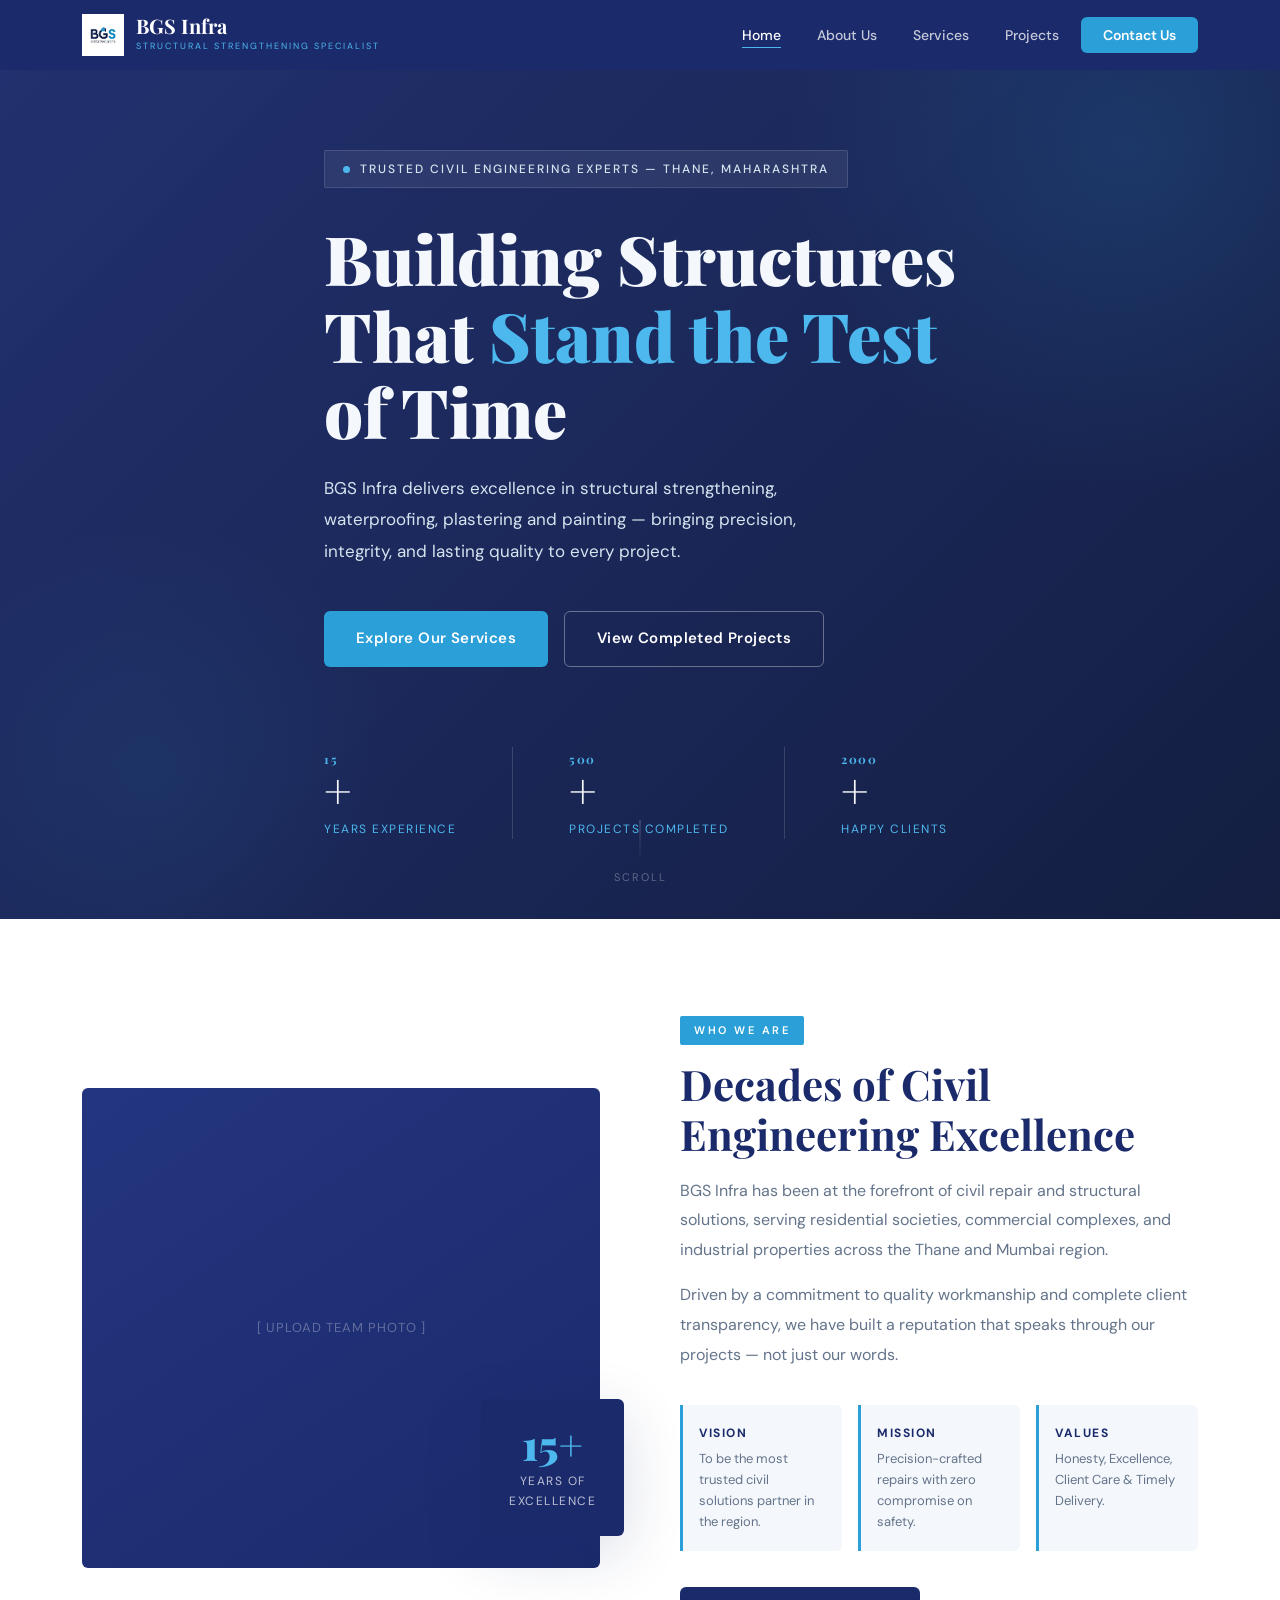
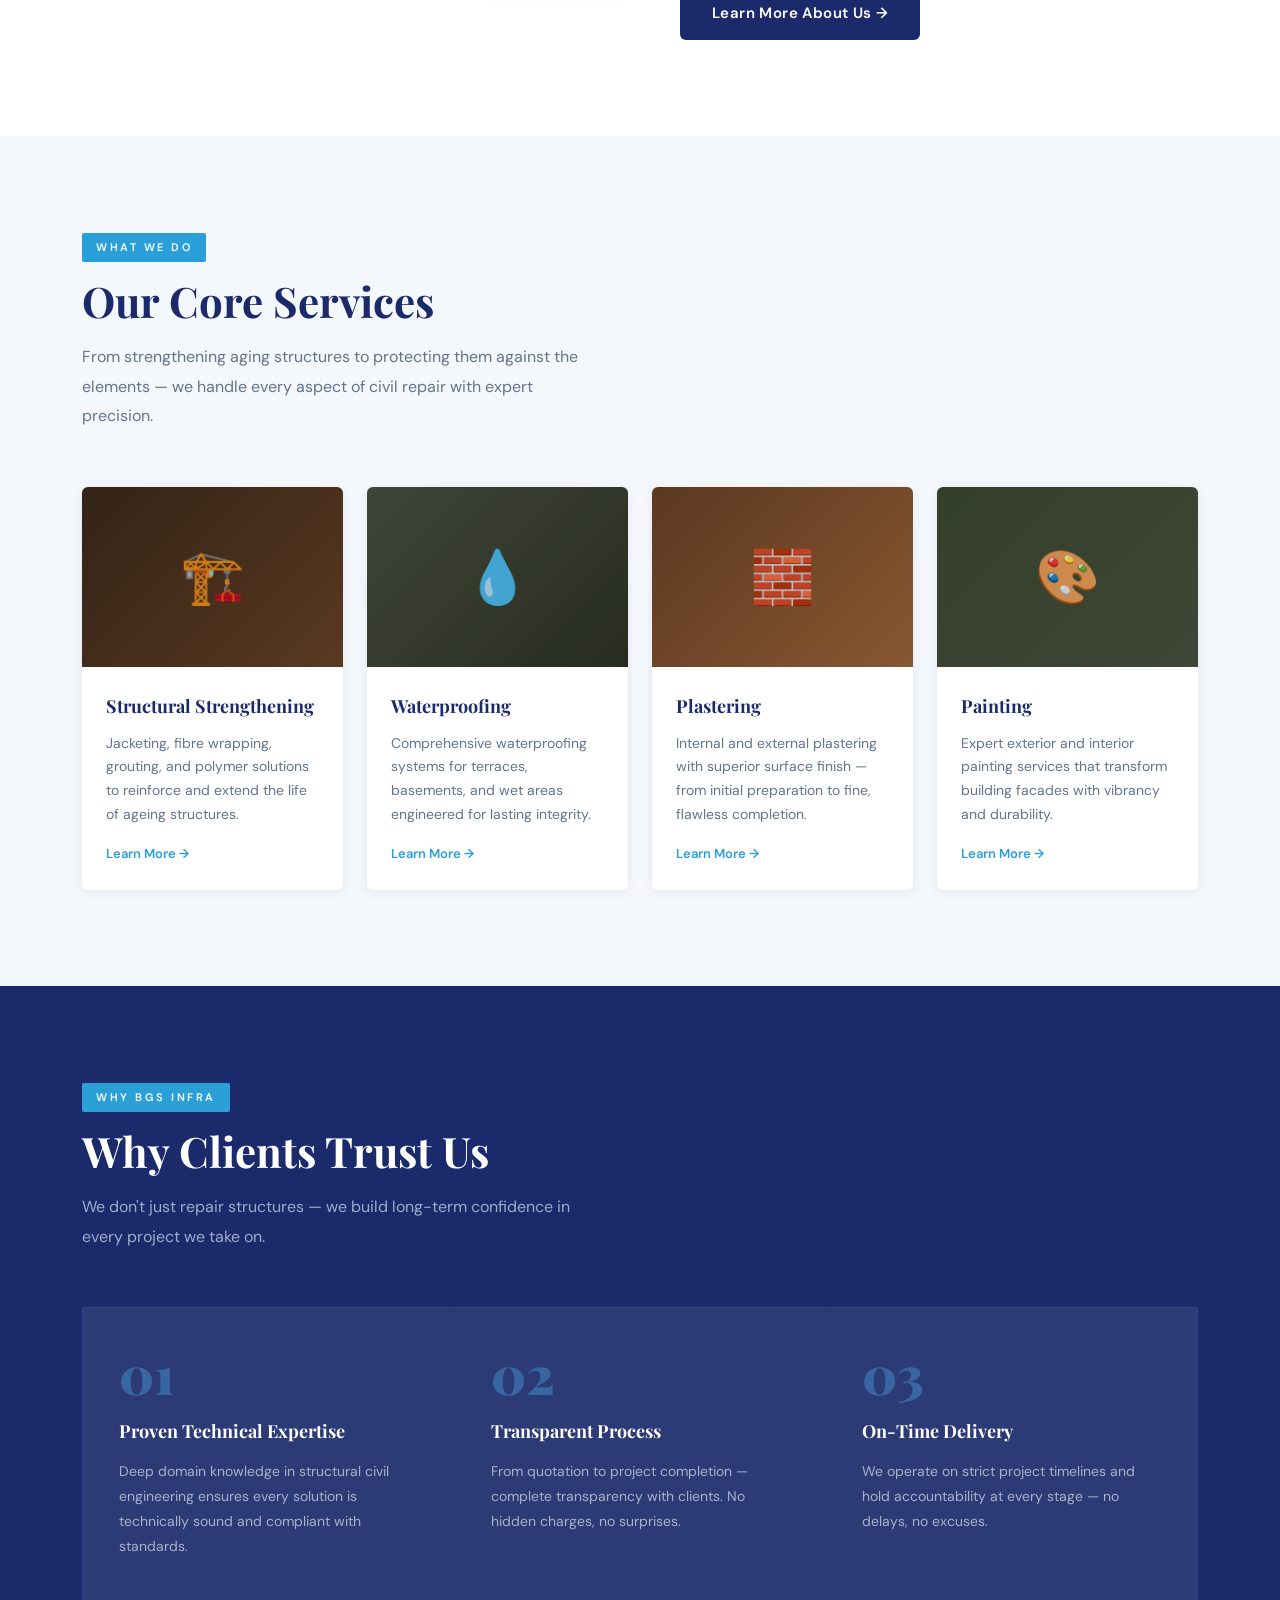
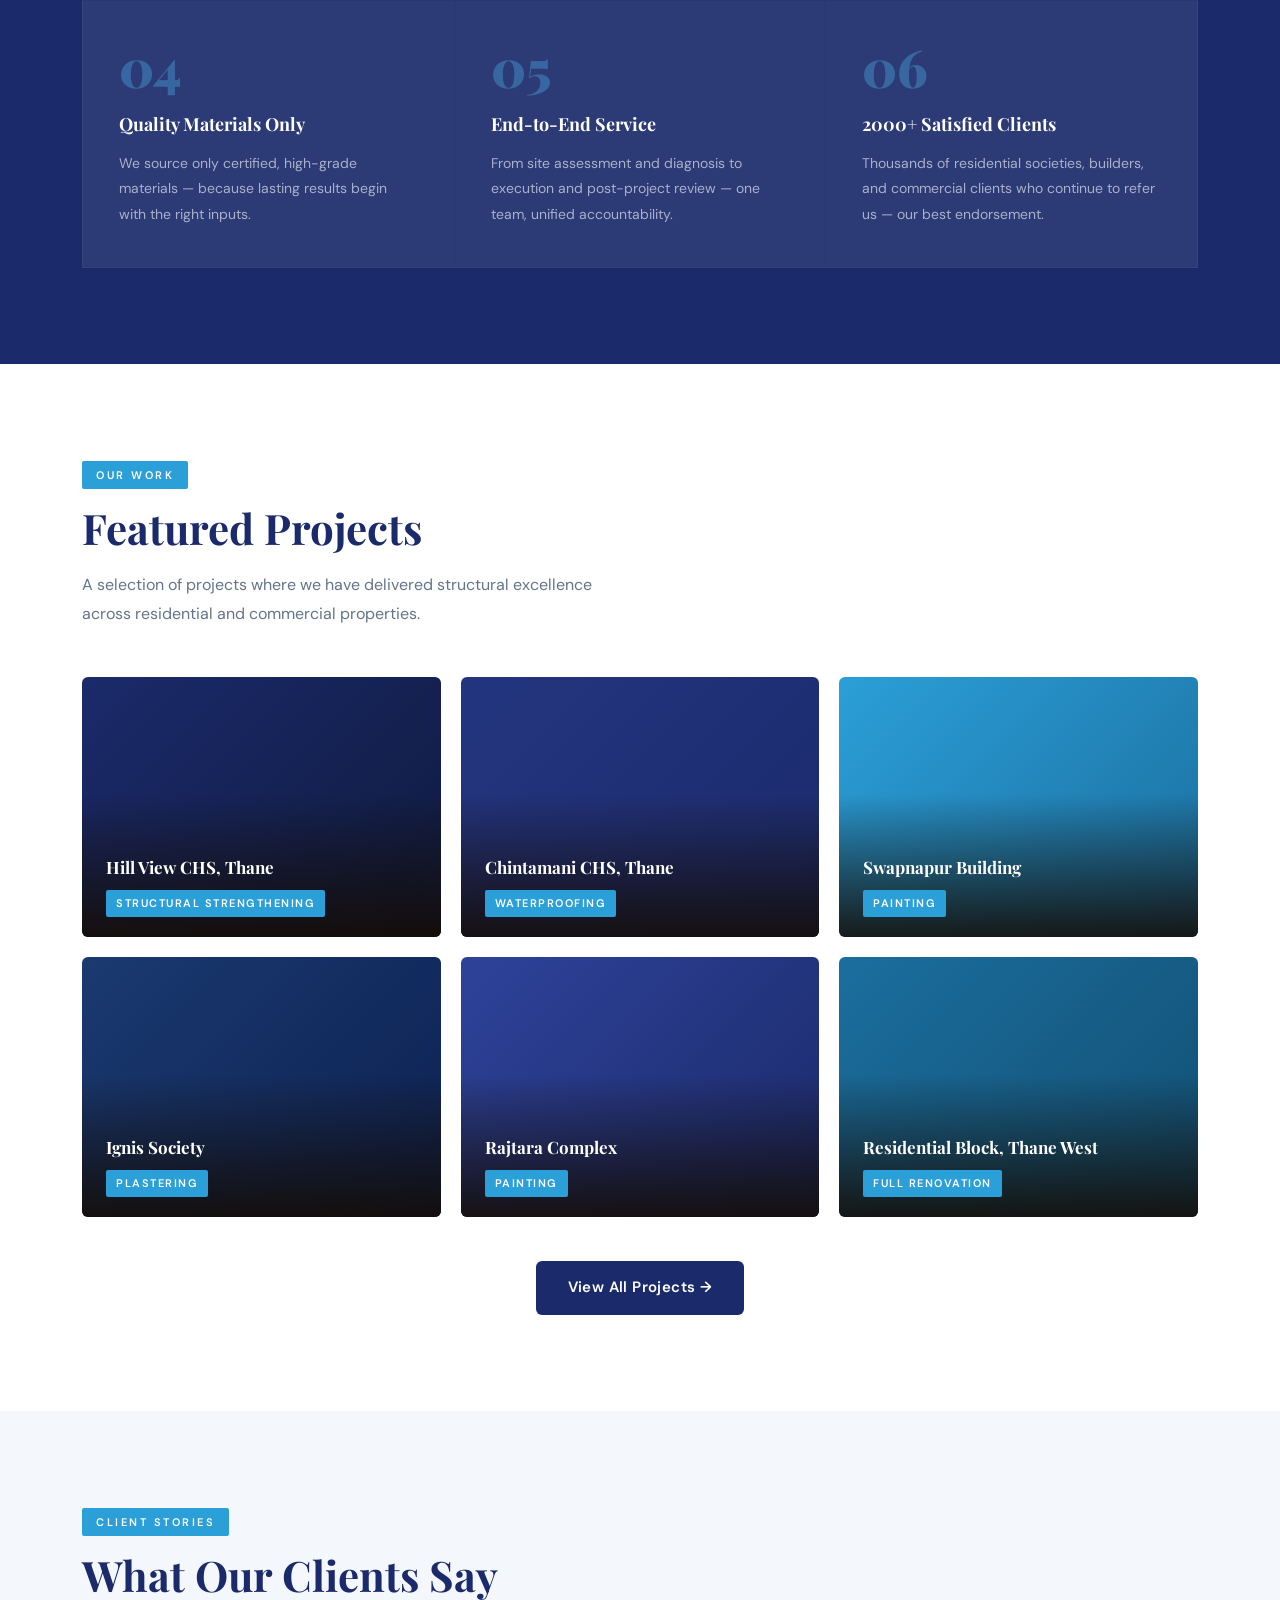
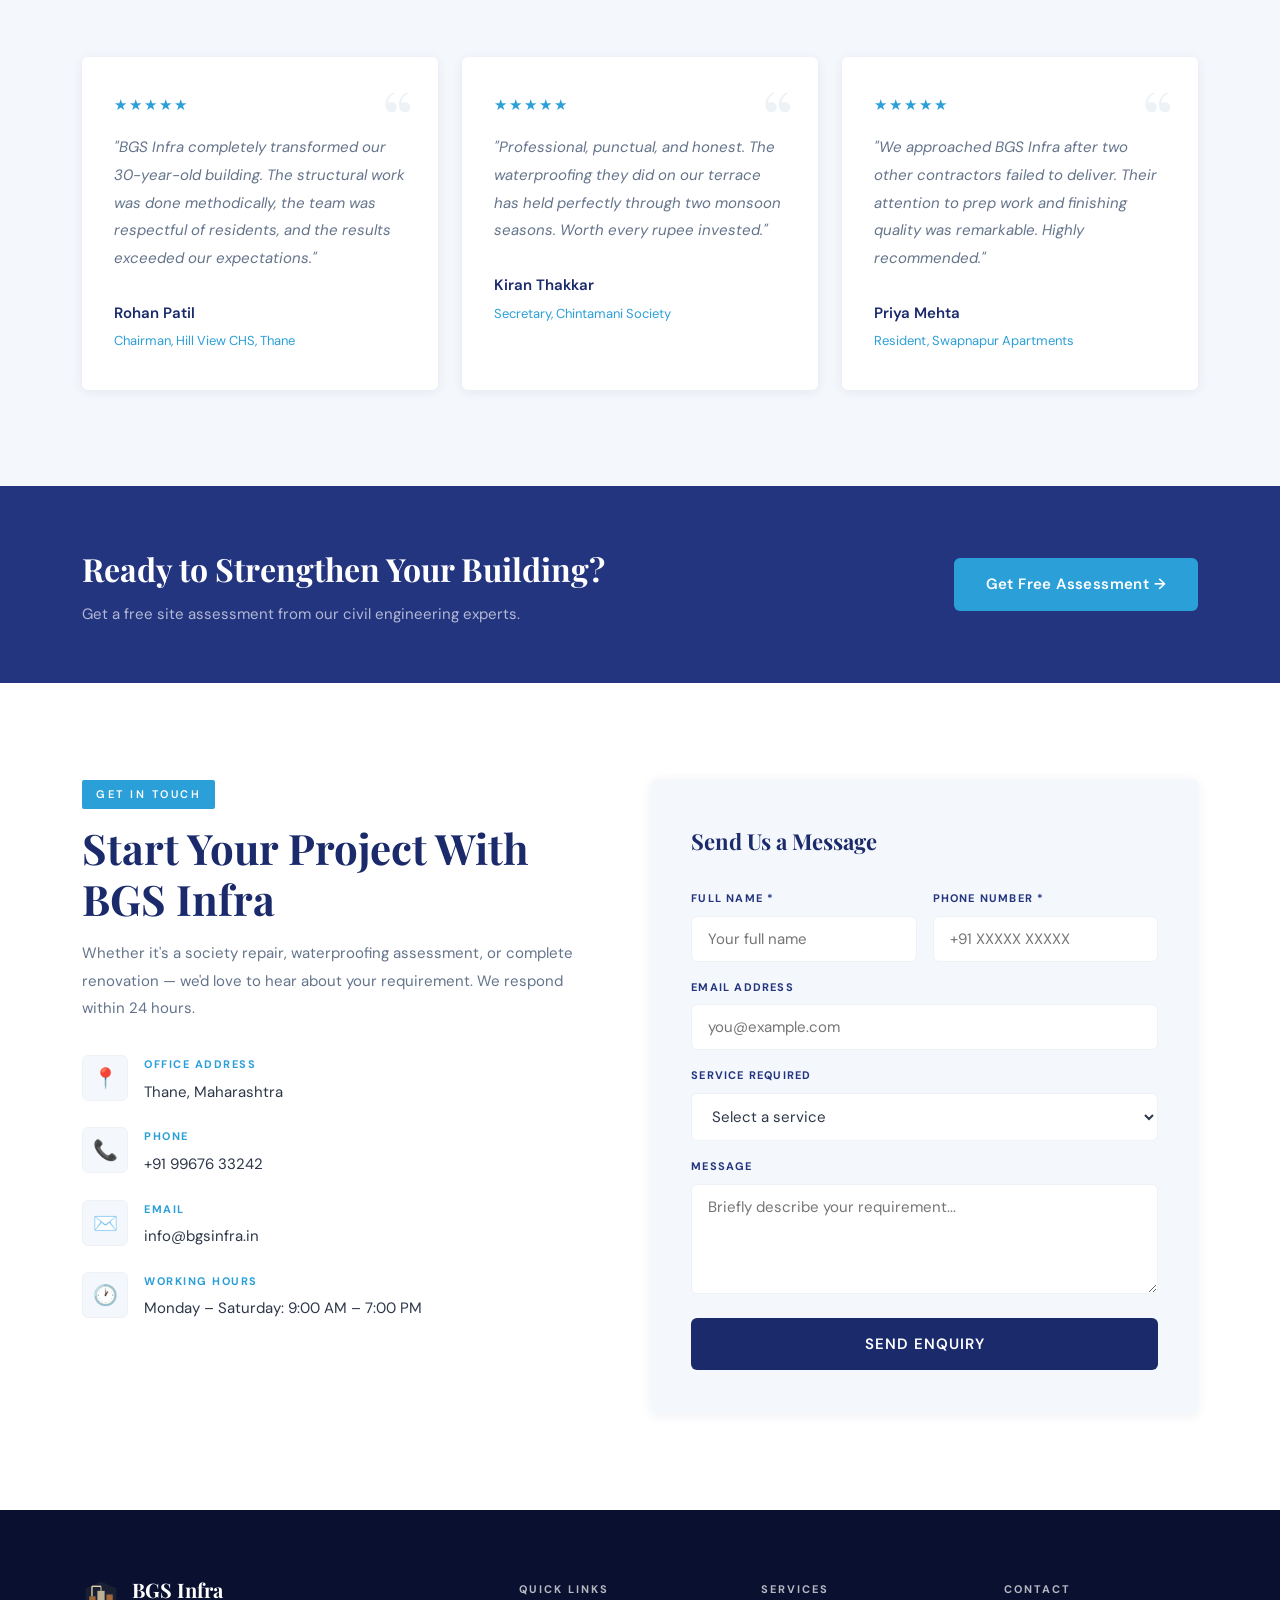
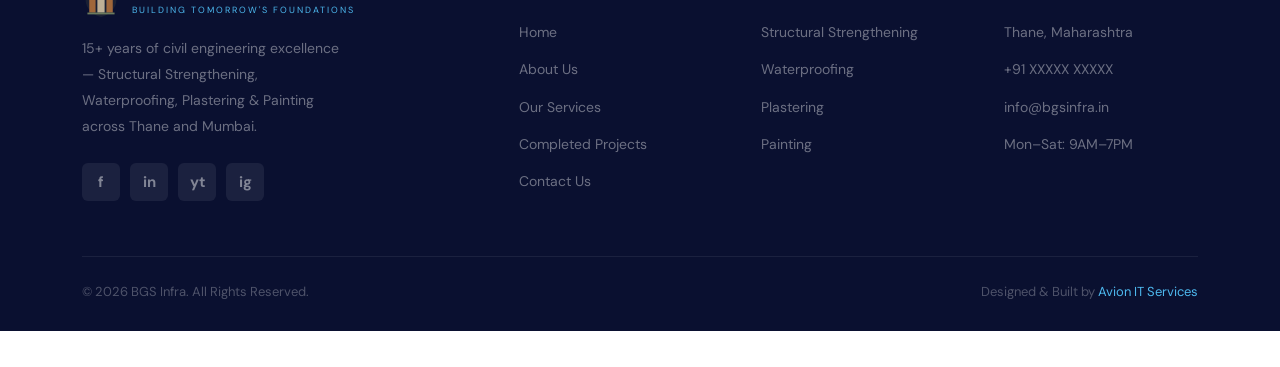
==== commit 3cbb7155: "Fix WhatsApp button size" ====
--- a/frontend/index.html
+++ b/frontend/index.html
@@ -483,7 +483,9 @@
 <!-- CHANGE THE NUMBER BELOW: replace 91XXXXXXXXXX with uncle's number -->
 <a href="https://wa.me/91XXXXXXXXXX?text=Hi%20BGS%20Infra%2C%20I%20would%20like%20to%20enquire%20about%20your%20services."
    class="whatsapp-float" target="_blank" rel="noopener" aria-label="WhatsApp">
-  <svg viewBox="0 0 24 24"><path d="M17.472 14.382c-.297-.149-1.758-.867-2.03-.967-.273-.099-.471-.148-.67.15-.197.297-.767.966-.94 1.164-.173.199-.347.223-.644.075-.297-.15-1.255-.463-2.39-1.475-.883-.788-1.48-1.761-1.653-2.059-.173-.297-.018-.458.13-.606.134-.133.298-.347.446-.52.149-.174.198-.298.298-.497.099-.198.05-.371-.025-.52-.075-.149-.669-1.612-.916-2.207-.242-.579-.487-.5-.669-.51-.173-.008-.371-.01-.57-.01-.198 0-.52.074-.792.372-.272.297-1.04 1.016-1.04 2.479 0 1.462 1.065 2.875 1.213 3.074.149.198 2.096 3.2 5.077 4.487.709.306 1.262.489 1.694.625.712.227 1.36.195 1.871.118.571-.085 1.758-.719 2.006-1.413.248-.694.248-1.289.173-1.413-.074-.124-.272-.198-.57-.347m-5.421 7.403h-.004a9.87 9.87 0 01-5.031-1.378l-.361-.214-3.741.982.998-3.648-.235-.374a9.86 9.86 0 01-1.51-5.26c.001-5.45 4.436-9.884 9.888-9.884 2.64 0 5.122 1.03 6.988 2.898a9.825 9.825 0 012.893 6.994c-.003 5.45-4.437 9.884-9.885 9.884m8.413-18.297A11.815 11.815 0 0012.05 0C5.495 0 .16 5.335.157 11.892c0 2.096.547 4.142 1.588 5.945L.057 24l6.305-1.654a11.882 11.882 0 005.683 1.448h.005c6.554 0 11.89-5.335 11.893-11.893a11.821 11.821 0 00-3.48-8.413Z"/></svg>
+  <svg viewBox="0 0 24 24" xmlns="http://www.w3.org/2000/svg" style="width:28px;height:28px;fill:#fff;flex-shrink:0;">
+    <path d="M17.472 14.382c-.297-.149-1.758-.867-2.03-.967-.273-.099-.471-.148-.67.15-.197.297-.767.966-.94 1.164-.173.199-.347.223-.644.075-.297-.15-1.255-.463-2.39-1.475-.883-.788-1.48-1.761-1.653-2.059-.173-.297-.018-.458.13-.606.134-.133.298-.347.446-.52.149-.174.198-.298.298-.497.099-.198.05-.371-.025-.52-.075-.149-.669-1.612-.916-2.207-.242-.579-.487-.5-.669-.51-.173-.008-.371-.01-.57-.01-.198 0-.52.074-.792.372-.272.297-1.04 1.016-1.04 2.479 0 1.462 1.065 2.875 1.213 3.074.149.198 2.096 3.2 5.077 4.487.709.306 1.262.489 1.694.625.712.227 1.36.195 1.871.118.571-.085 1.758-.719 2.006-1.413.248-.694.248-1.289.173-1.413-.074-.124-.272-.198-.57-.347m-5.421 7.403h-.004a9.87 9.87 0 01-5.031-1.378l-.361-.214-3.741.982.998-3.648-.235-.374a9.86 9.86 0 01-1.51-5.26c.001-5.45 4.436-9.884 9.888-9.884 2.64 0 5.122 1.03 6.988 2.898a9.825 9.825 0 012.893 6.994c-.003 5.45-4.437 9.884-9.885 9.884m8.413-18.297A11.815 11.815 0 0012.05 0C5.495 0 .16 5.335.157 11.892c0 2.096.547 4.142 1.588 5.945L.057 24l6.305-1.654a11.882 11.882 0 005.683 1.448h.005c6.554 0 11.89-5.335 11.893-11.893a11.821 11.821 0 00-3.48-8.413Z"/>
+  </svg>
 </a>
 
 <!-- AOS -->
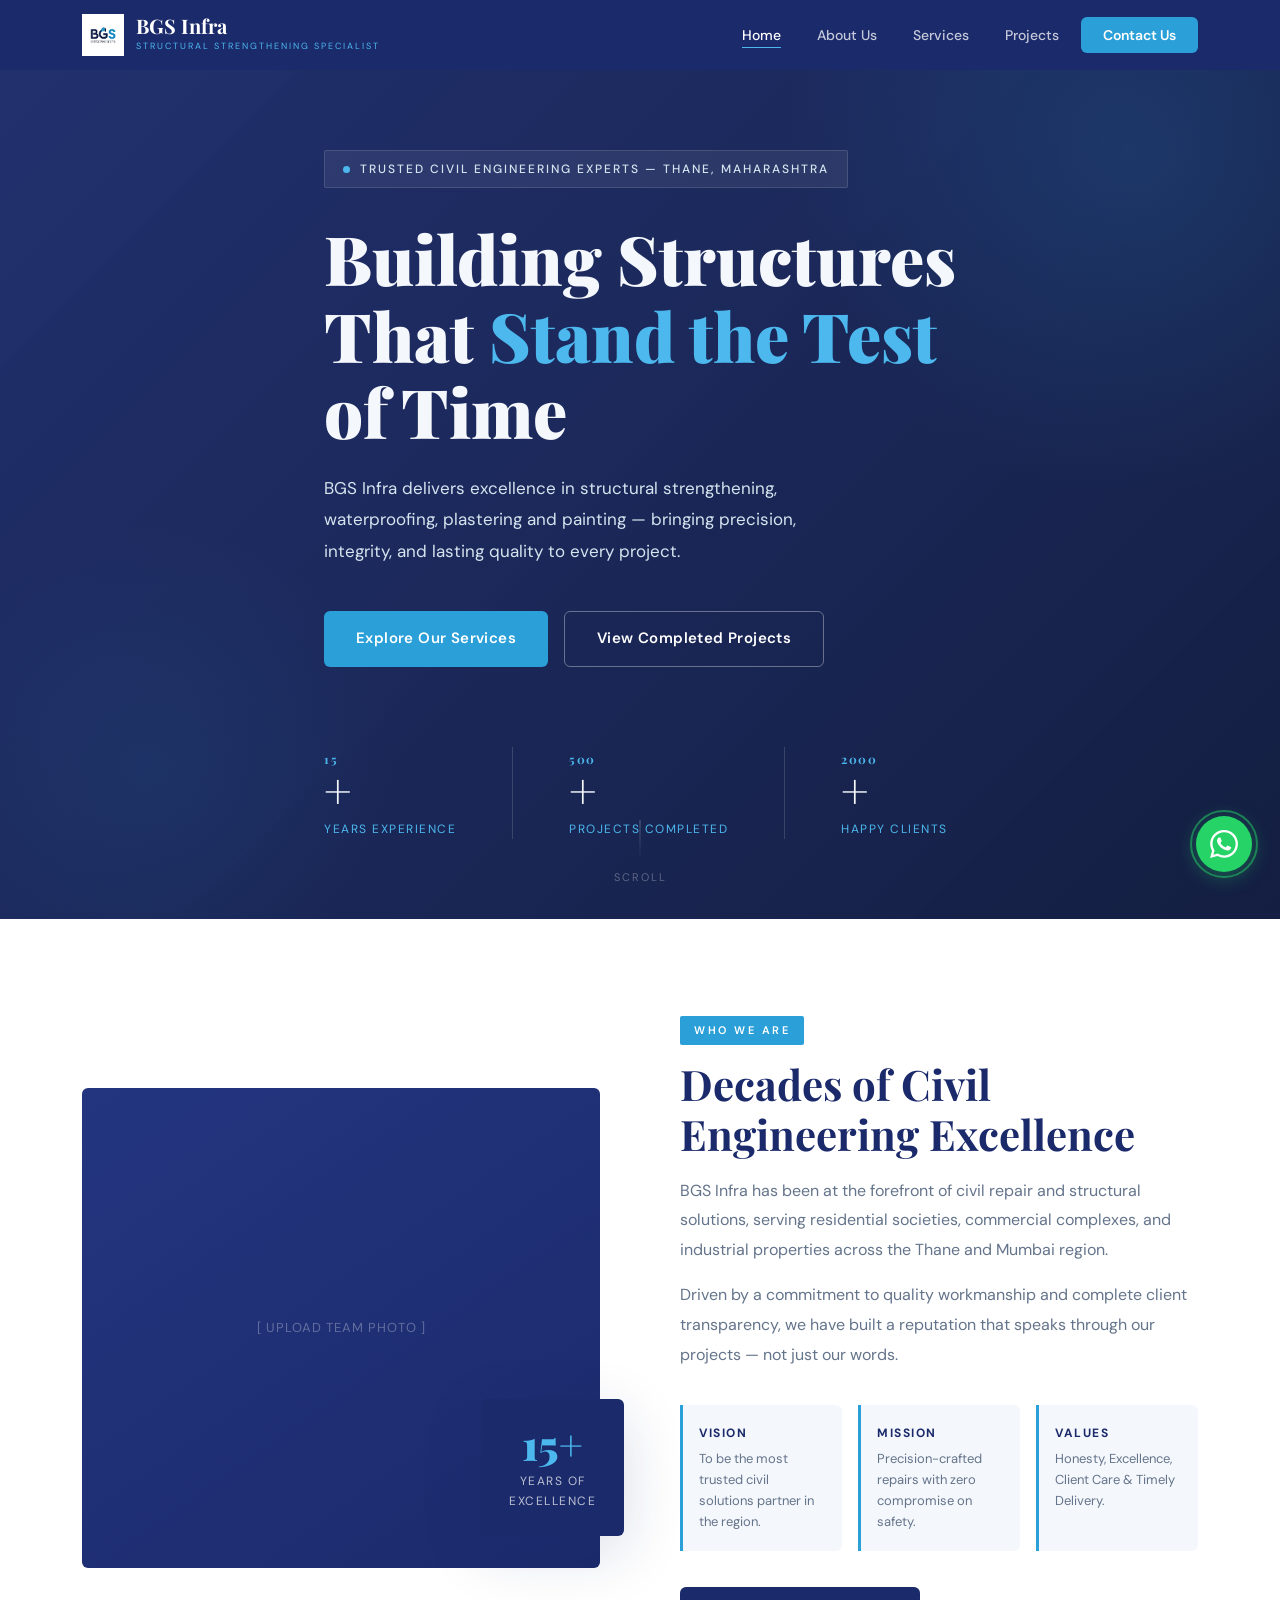
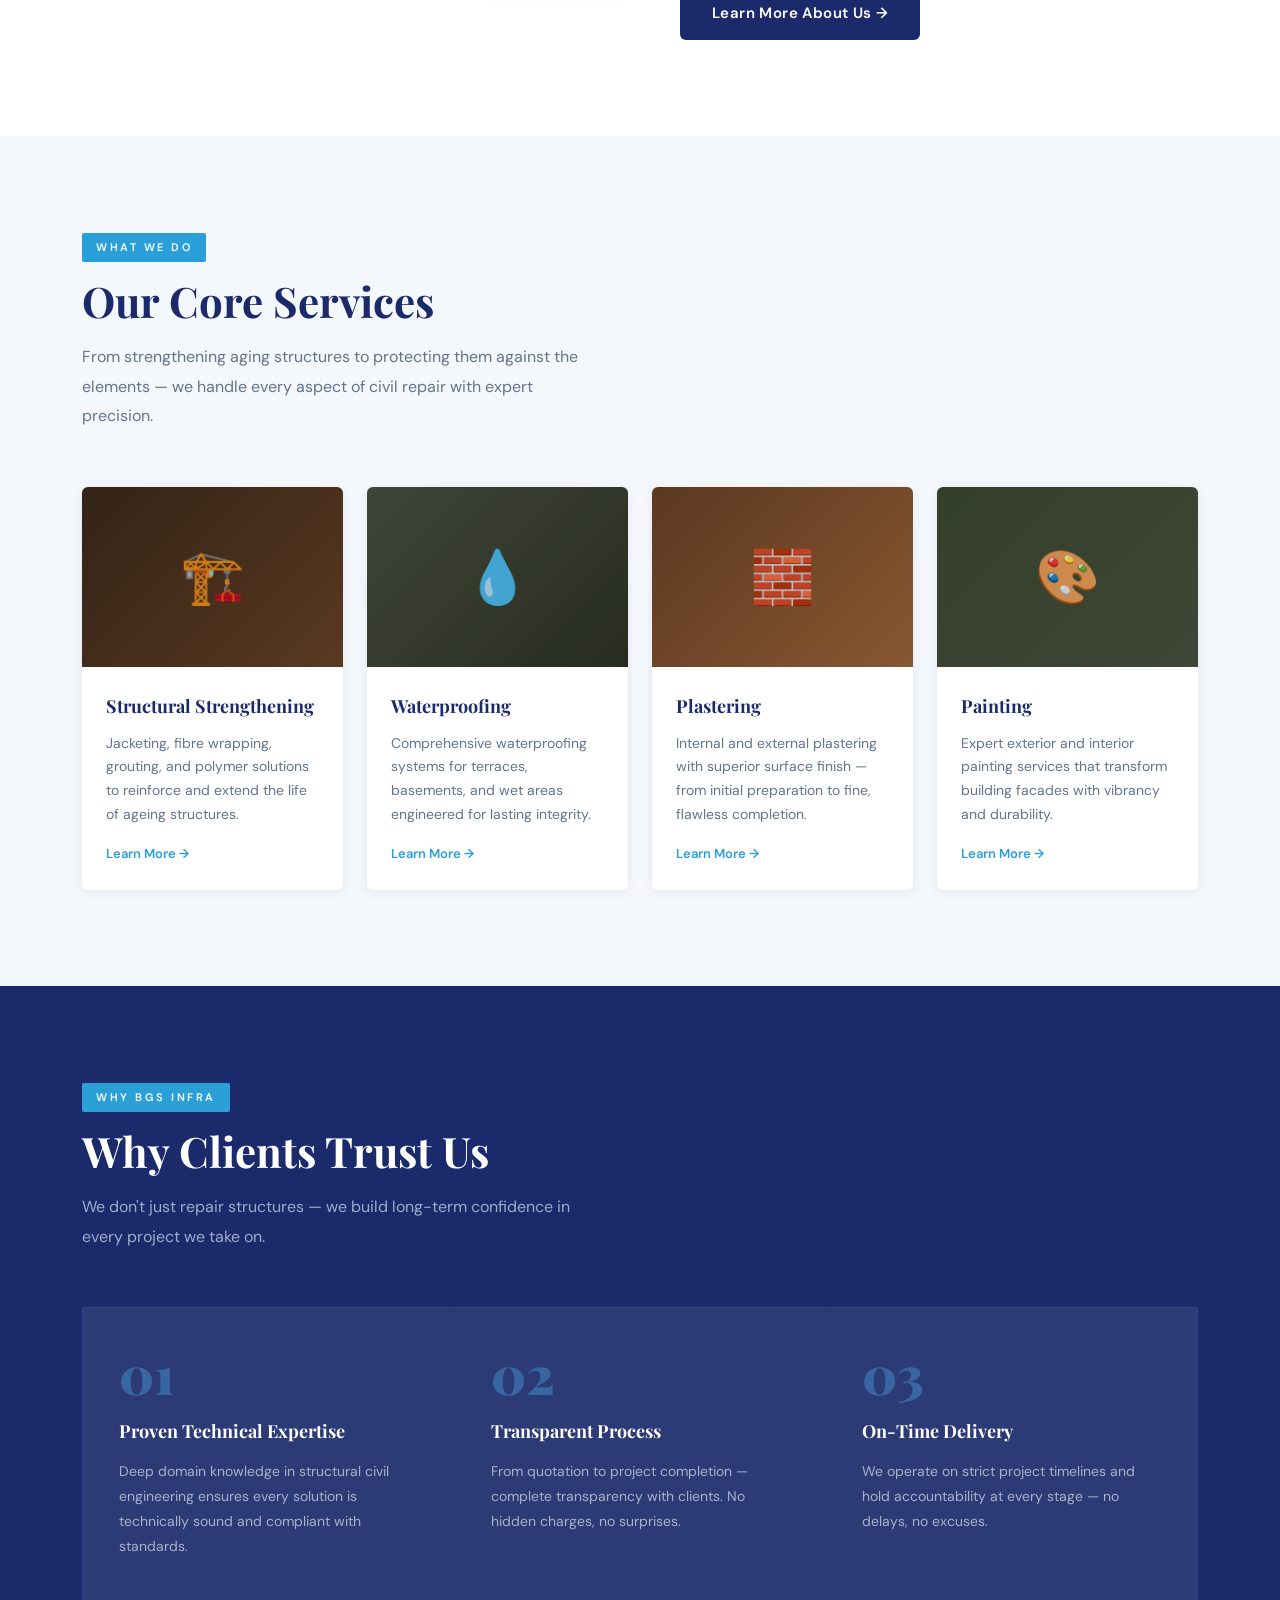
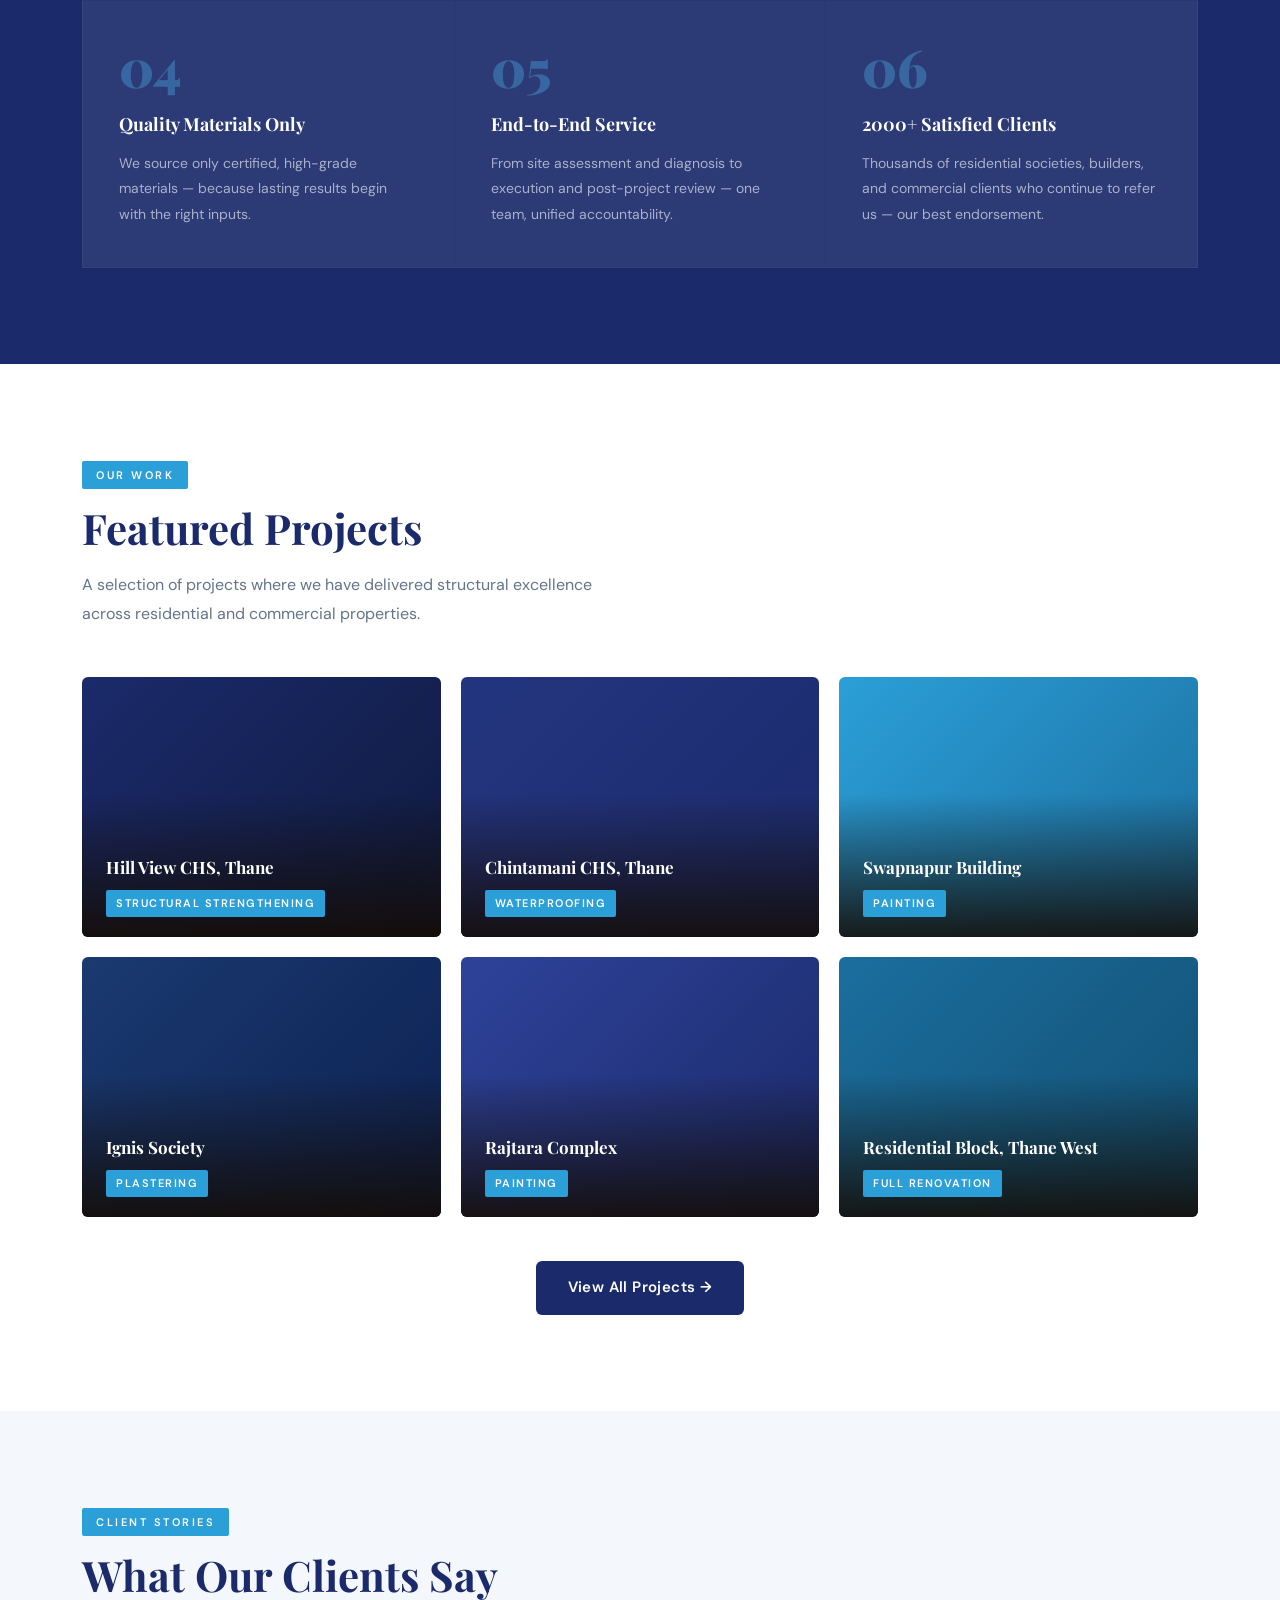
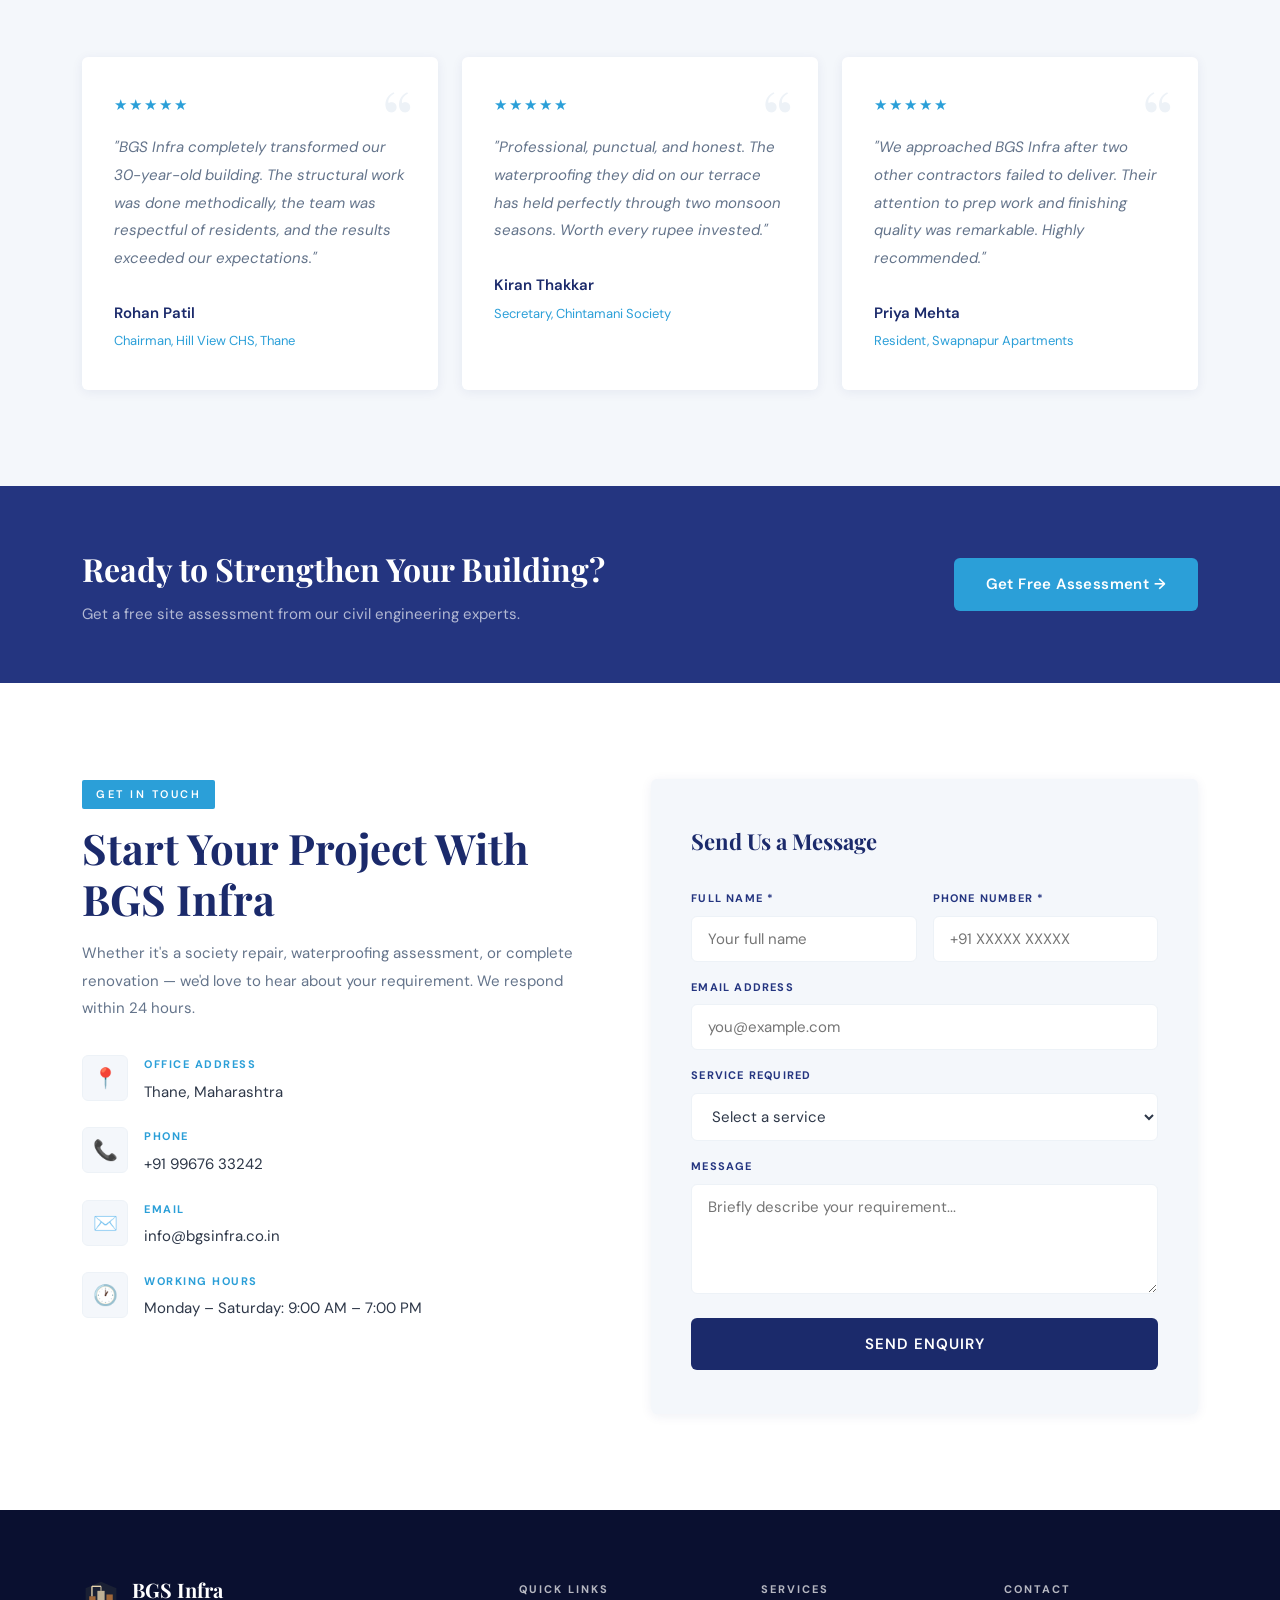
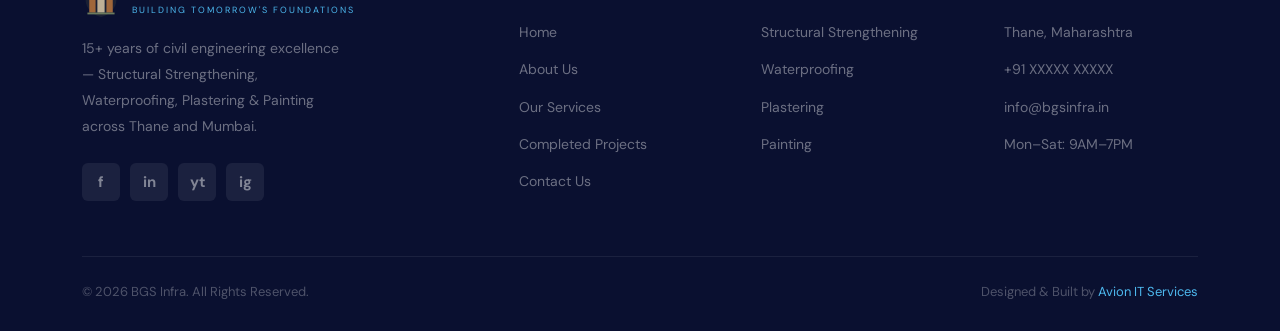
==== commit 8d4fea2b: "Add Railway URL and contact details" ====
--- a/frontend/index.html
+++ b/frontend/index.html
@@ -355,7 +355,7 @@
             <div class="contact-icon">✉️</div>
             <div class="contact-item-text">
               <strong>Email</strong>
-              <span><!-- ADD EMAIL --> info@bgsinfra.in</span>
+              <span><!-- ADD EMAIL --> info@bgsinfra.co.in</span>
             </div>
           </div>
           <div class="contact-item">
@@ -481,7 +481,7 @@
 
 <!-- ══ WHATSAPP FLOAT ══════════════════════════════════════ -->
 <!-- CHANGE THE NUMBER BELOW: replace 91XXXXXXXXXX with uncle's number -->
-<a href="https://wa.me/91XXXXXXXXXX?text=Hi%20BGS%20Infra%2C%20I%20would%20like%20to%20enquire%20about%20your%20services."
+<a href="https://wa.me/919967633242?text=Hi%20BGS%20Infra%2C%20I%20would%20like%20to%20enquire%20about%20your%20services."
    class="whatsapp-float" target="_blank" rel="noopener" aria-label="WhatsApp">
   <svg viewBox="0 0 24 24" xmlns="http://www.w3.org/2000/svg" style="width:28px;height:28px;fill:#fff;flex-shrink:0;">
     <path d="M17.472 14.382c-.297-.149-1.758-.867-2.03-.967-.273-.099-.471-.148-.67.15-.197.297-.767.966-.94 1.164-.173.199-.347.223-.644.075-.297-.15-1.255-.463-2.39-1.475-.883-.788-1.48-1.761-1.653-2.059-.173-.297-.018-.458.13-.606.134-.133.298-.347.446-.52.149-.174.198-.298.298-.497.099-.198.05-.371-.025-.52-.075-.149-.669-1.612-.916-2.207-.242-.579-.487-.5-.669-.51-.173-.008-.371-.01-.57-.01-.198 0-.52.074-.792.372-.272.297-1.04 1.016-1.04 2.479 0 1.462 1.065 2.875 1.213 3.074.149.198 2.096 3.2 5.077 4.487.709.306 1.262.489 1.694.625.712.227 1.36.195 1.871.118.571-.085 1.758-.719 2.006-1.413.248-.694.248-1.289.173-1.413-.074-.124-.272-.198-.57-.347m-5.421 7.403h-.004a9.87 9.87 0 01-5.031-1.378l-.361-.214-3.741.982.998-3.648-.235-.374a9.86 9.86 0 01-1.51-5.26c.001-5.45 4.436-9.884 9.888-9.884 2.64 0 5.122 1.03 6.988 2.898a9.825 9.825 0 012.893 6.994c-.003 5.45-4.437 9.884-9.885 9.884m8.413-18.297A11.815 11.815 0 0012.05 0C5.495 0 .16 5.335.157 11.892c0 2.096.547 4.142 1.588 5.945L.057 24l6.305-1.654a11.882 11.882 0 005.683 1.448h.005c6.554 0 11.89-5.335 11.893-11.893a11.821 11.821 0 00-3.48-8.413Z"/>
--- a/frontend/css/style.css
+++ b/frontend/css/style.css
@@ -829,3 +829,32 @@
   .contact-form   { padding:28px 20px; }
   .hero-inner     { padding:60px 20px; }
 }
+
+.whatsapp-float {
+  position:fixed;
+  bottom:28px;
+  right:28px;
+  z-index:999;
+  width:56px; height:56px;
+  background:#25D366;
+  border-radius:50%;
+  display:flex;
+  align-items:center;
+  justify-content:center;
+  box-shadow:0 4px 20px rgba(37,211,102,.4);
+  transition:var(--transition);
+}
+
+.whatsapp-float:hover { transform:scale(1.1); }
+.whatsapp-float::before {
+  content:'';
+  position:absolute;
+  inset:-6px;
+  border-radius:50%;
+  border:2px solid rgba(37,211,102,.5);
+  animation:wa-pulse 2s infinite;
+}
+@keyframes wa-pulse {
+  0%   { transform:scale(1);   opacity:1; }
+  100% { transform:scale(1.5); opacity:0; }
+}
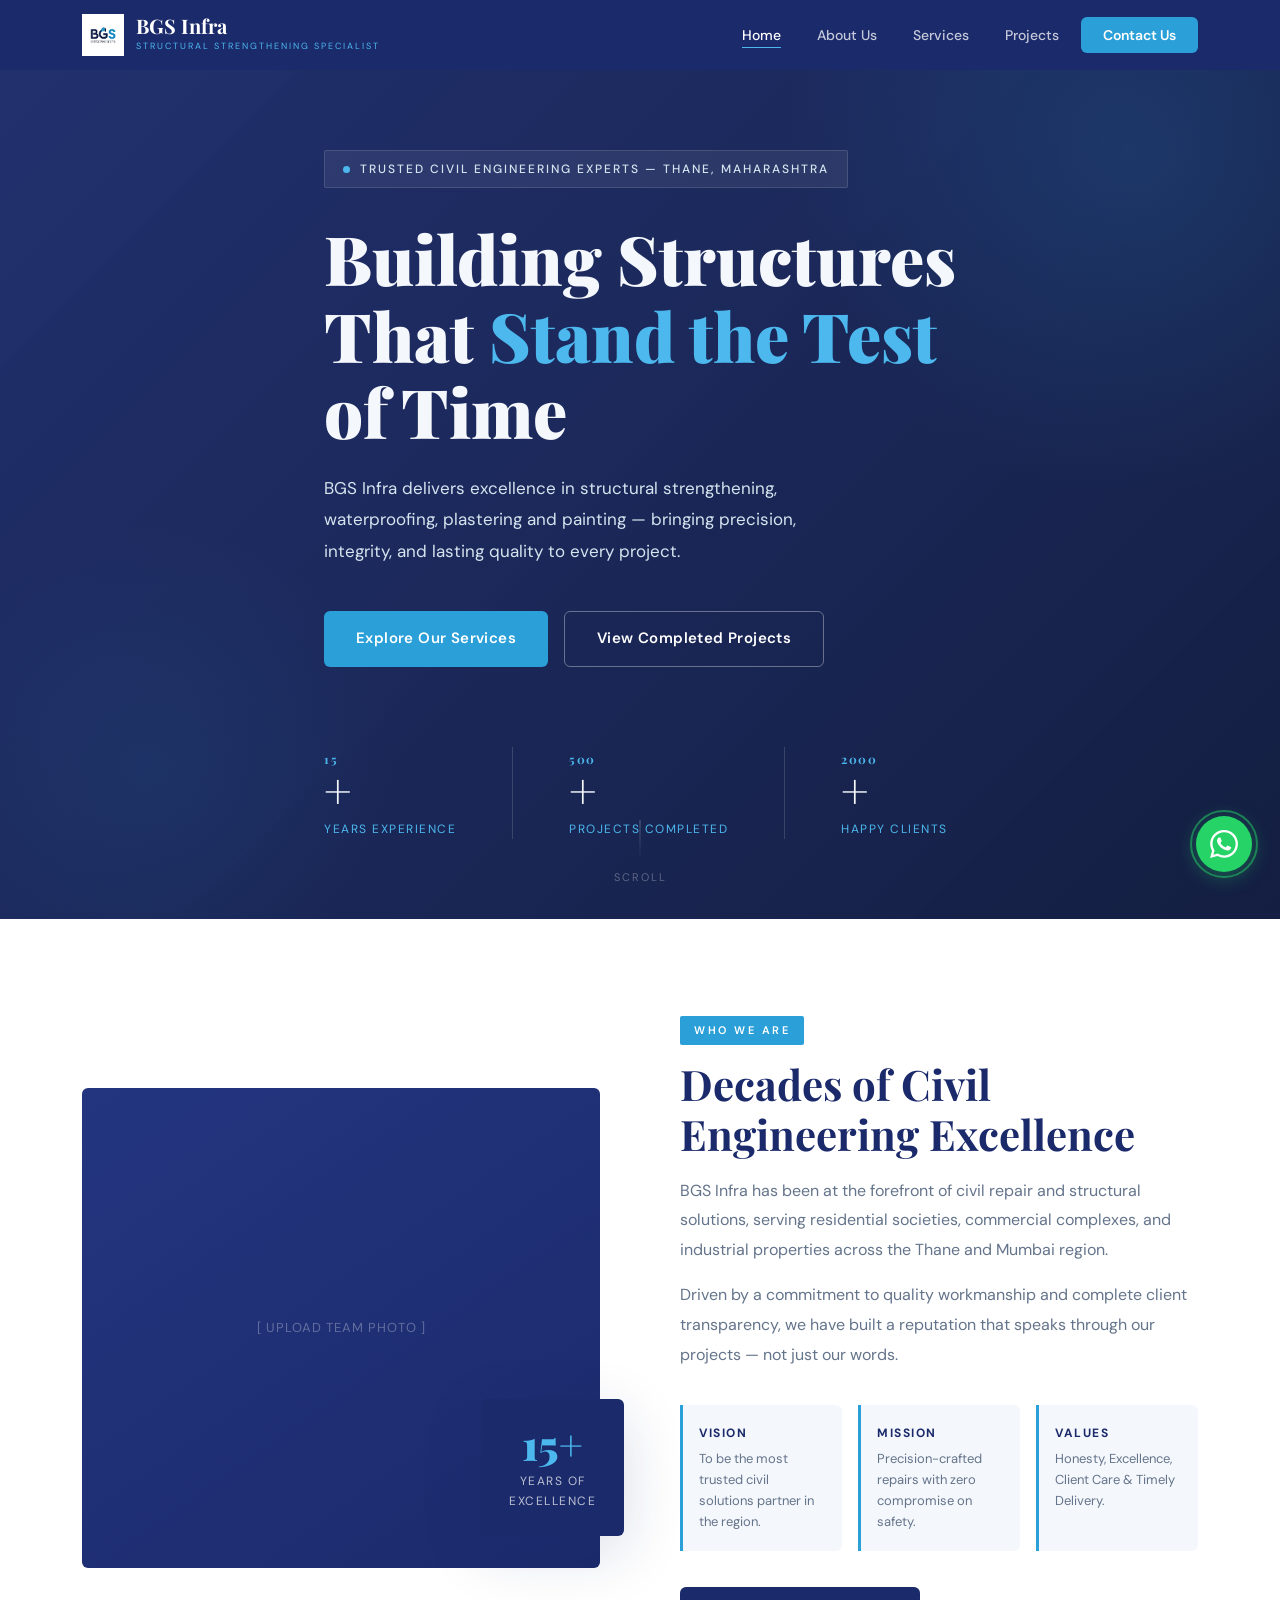
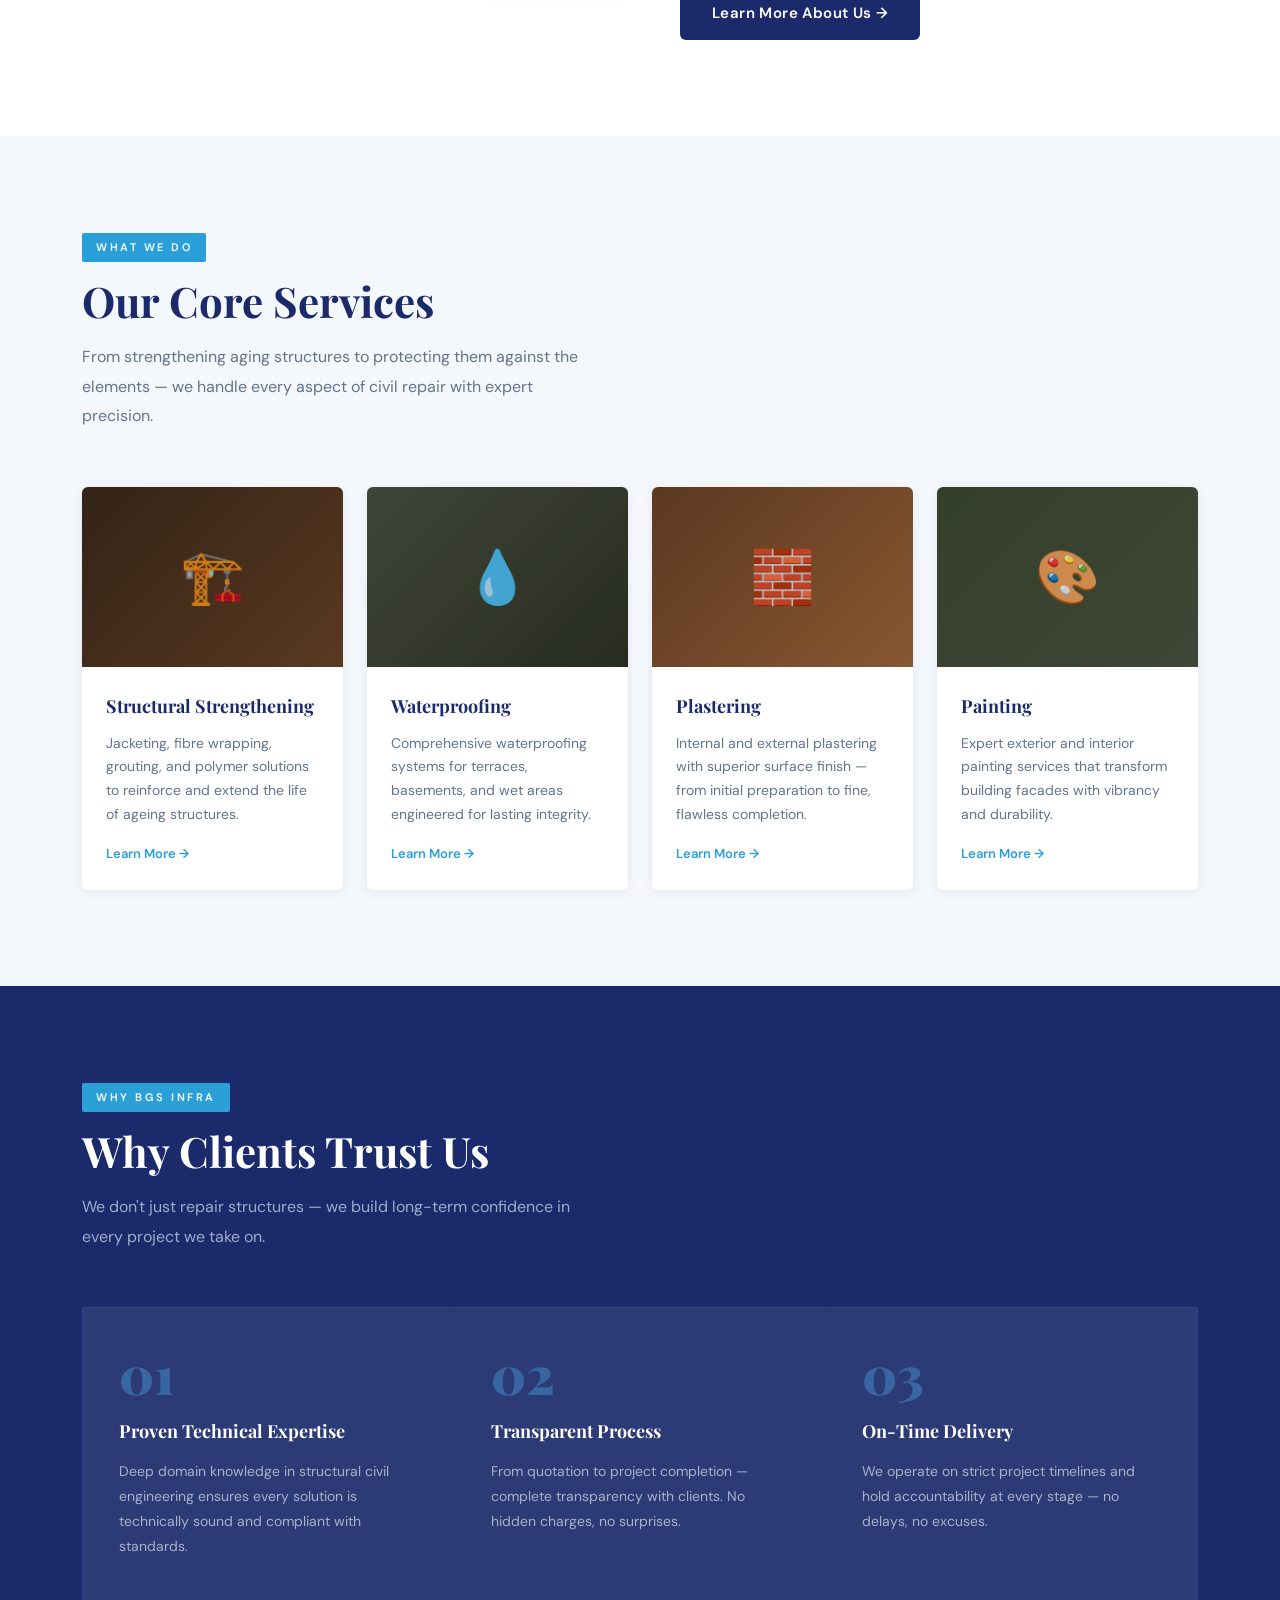
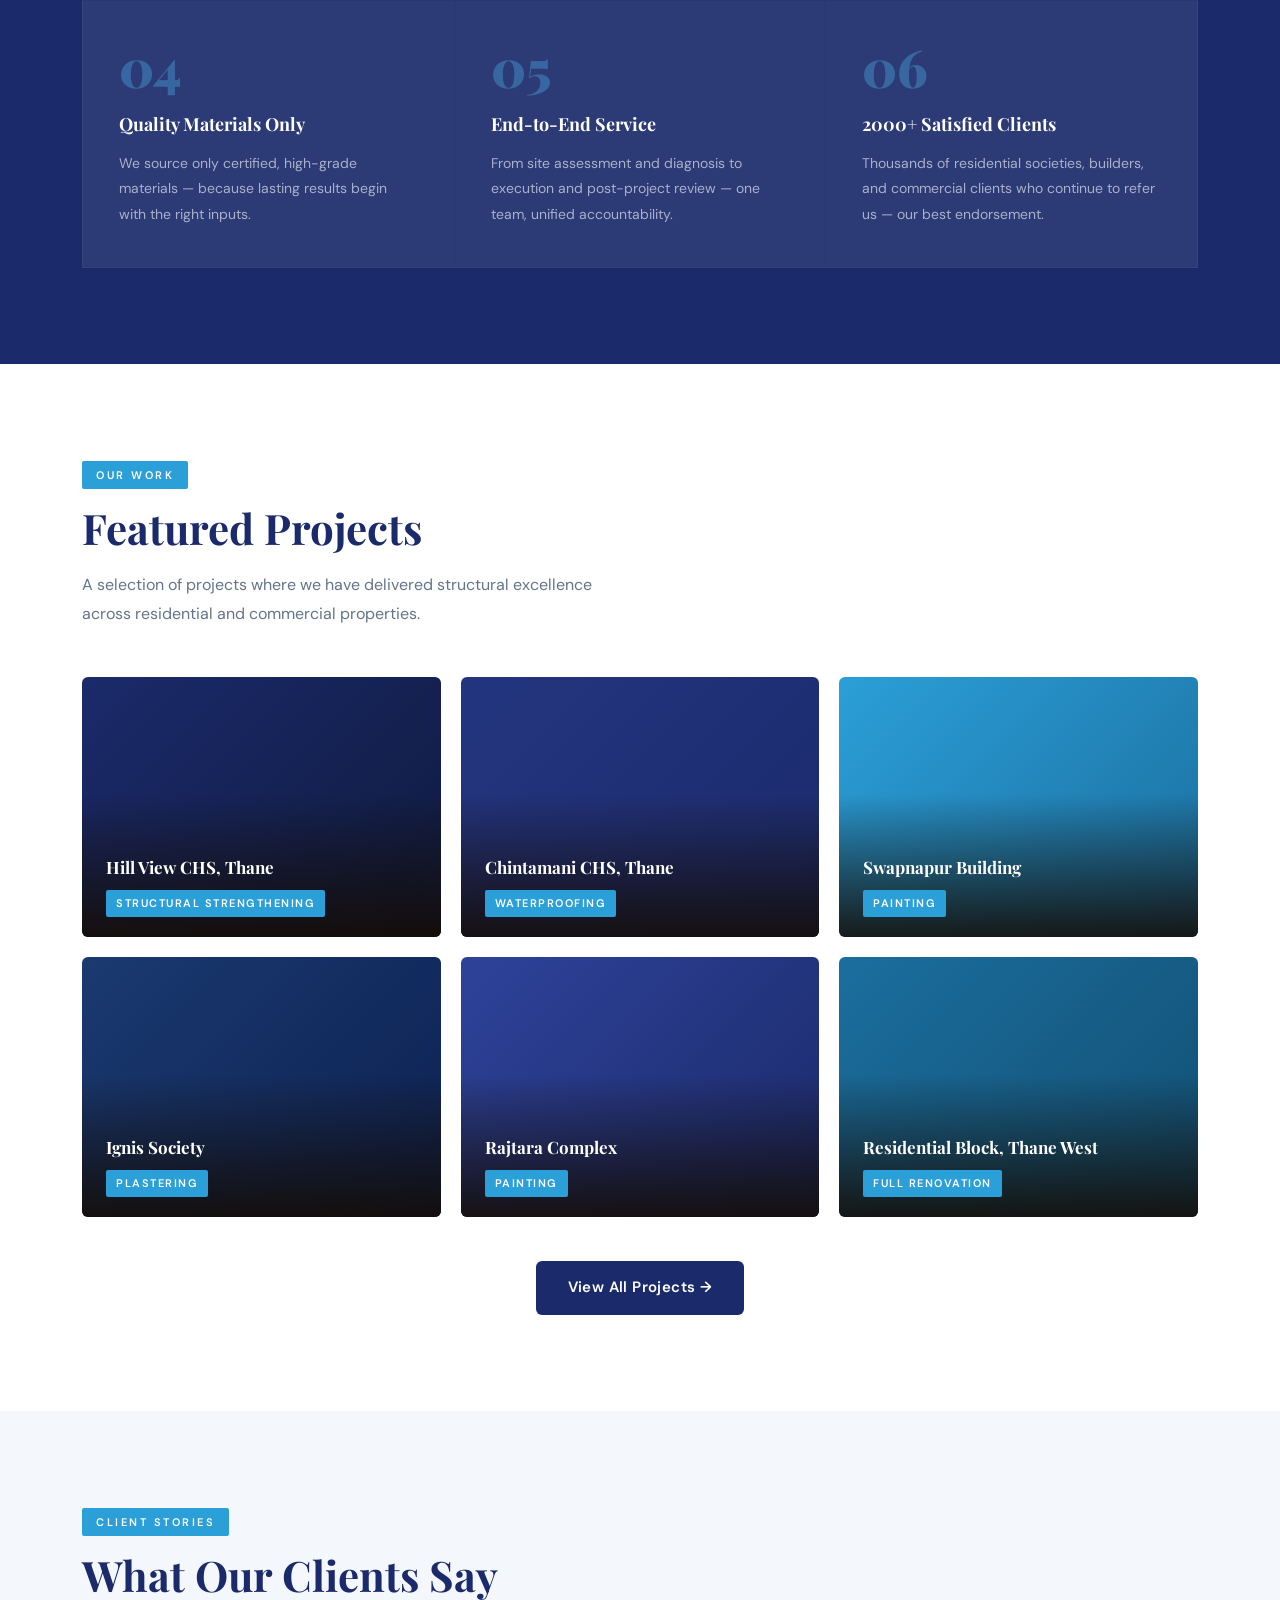
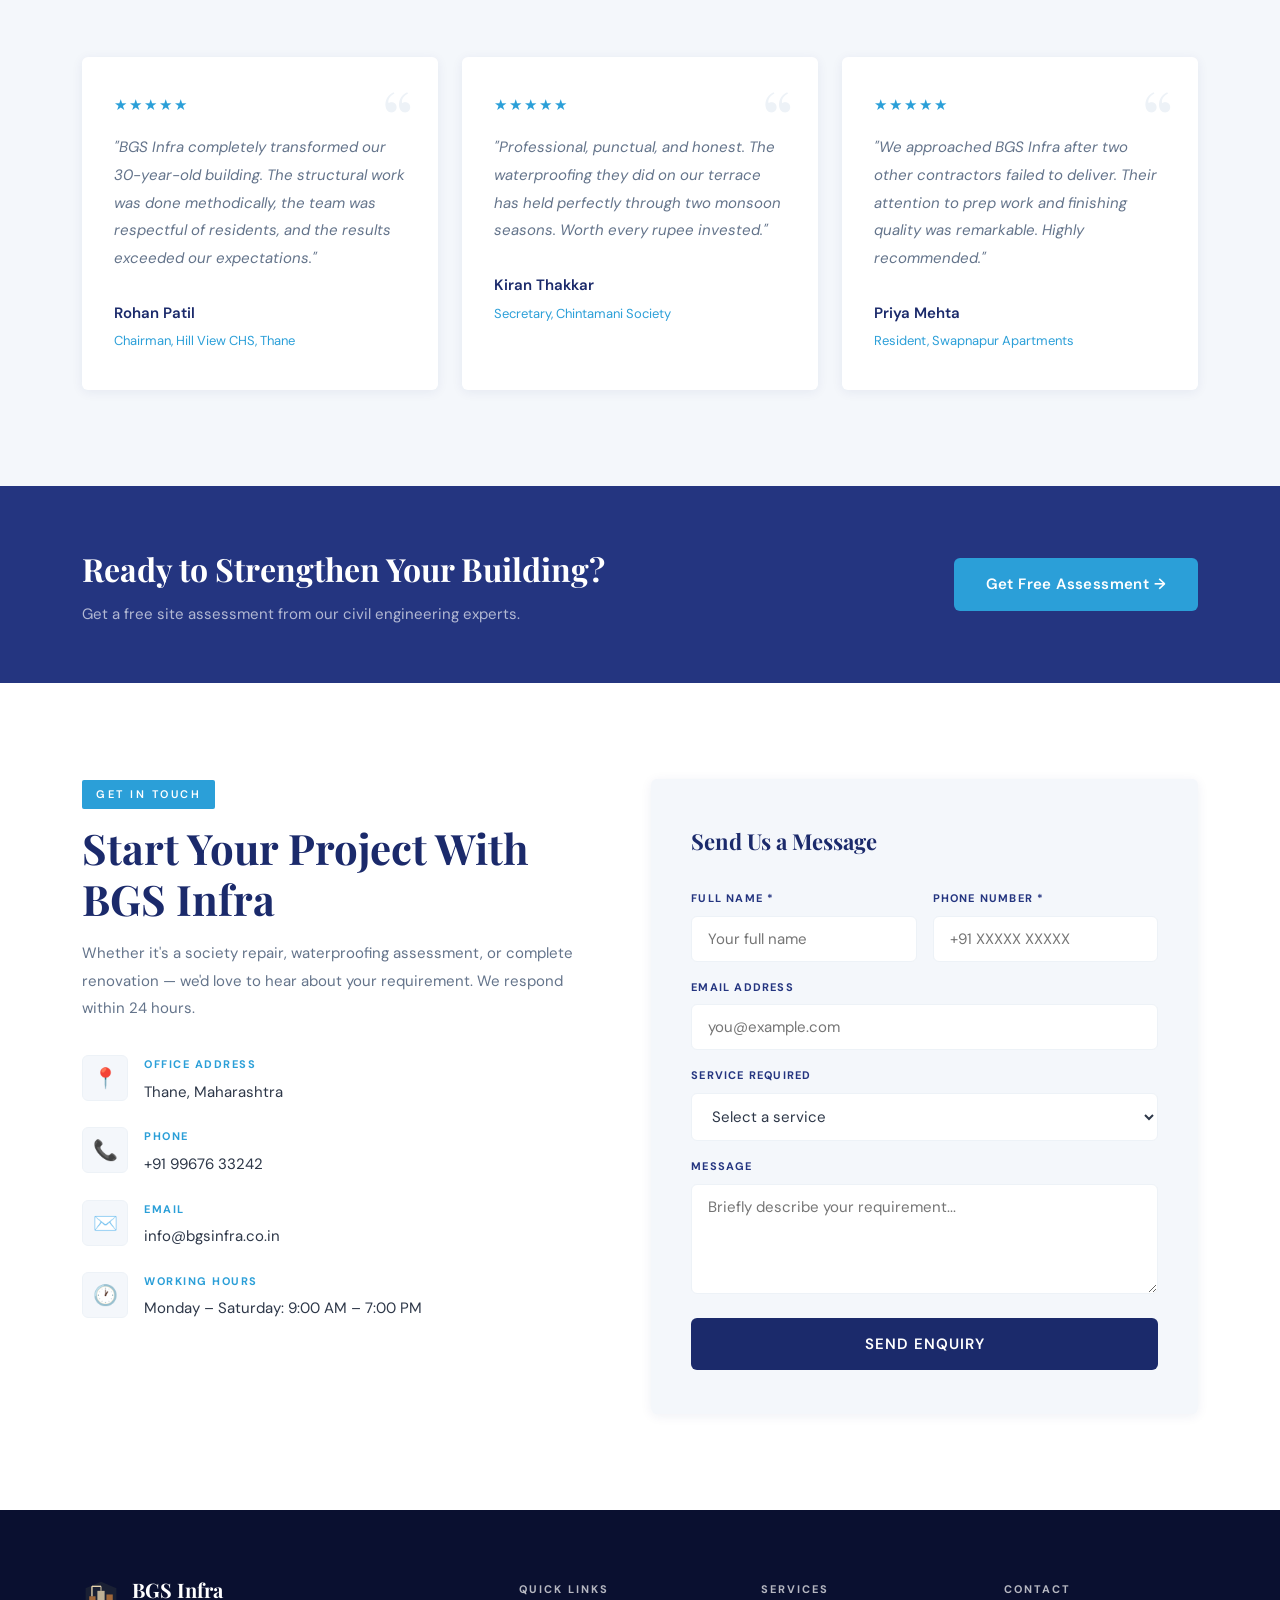
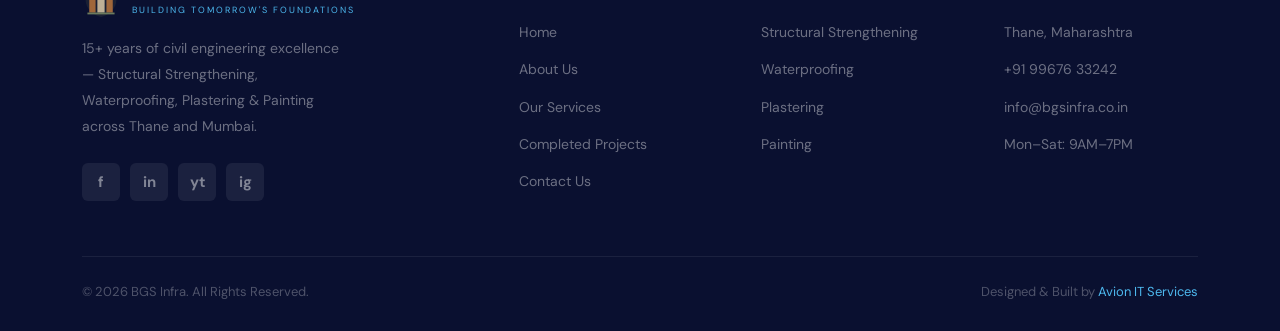
==== commit bfee5626: "Inserting real contact details" ====
--- a/frontend/index.html
+++ b/frontend/index.html
@@ -466,15 +466,15 @@
         <h4>Contact</h4>
         <ul>
           <li><a href="#">Thane, Maharashtra</a></li>
-          <li><a href="tel:+91XXXXXXXXXX">+91 XXXXX XXXXX</a></li>
-          <li><a href="mailto:info@bgsinfra.in">info@bgsinfra.in</a></li>
+          <li><a href="tel:+919967633242">+91 99676 33242</a></li>
+          <li><a href="mailto:info@bgsinfra.co.in">info@bgsinfra.co.in</a></li>
           <li><a href="#">Mon–Sat: 9AM–7PM</a></li>
         </ul>
       </div>
     </div>
     <div class="footer-bottom">
       <span>© 2026 BGS Infra. All Rights Reserved.</span>
-      <span>Designed & Built by <a href="#" style="color:var(--olive-light);">Avion IT Services</a></span>
+      <span>Designed & Built by <a href="https://www.avionit.online/" style="color:var(--olive-light);" target="_blank" rel="noopener noreferrer">Avion IT Services</a></span>
     </div>
   </div>
 </footer>
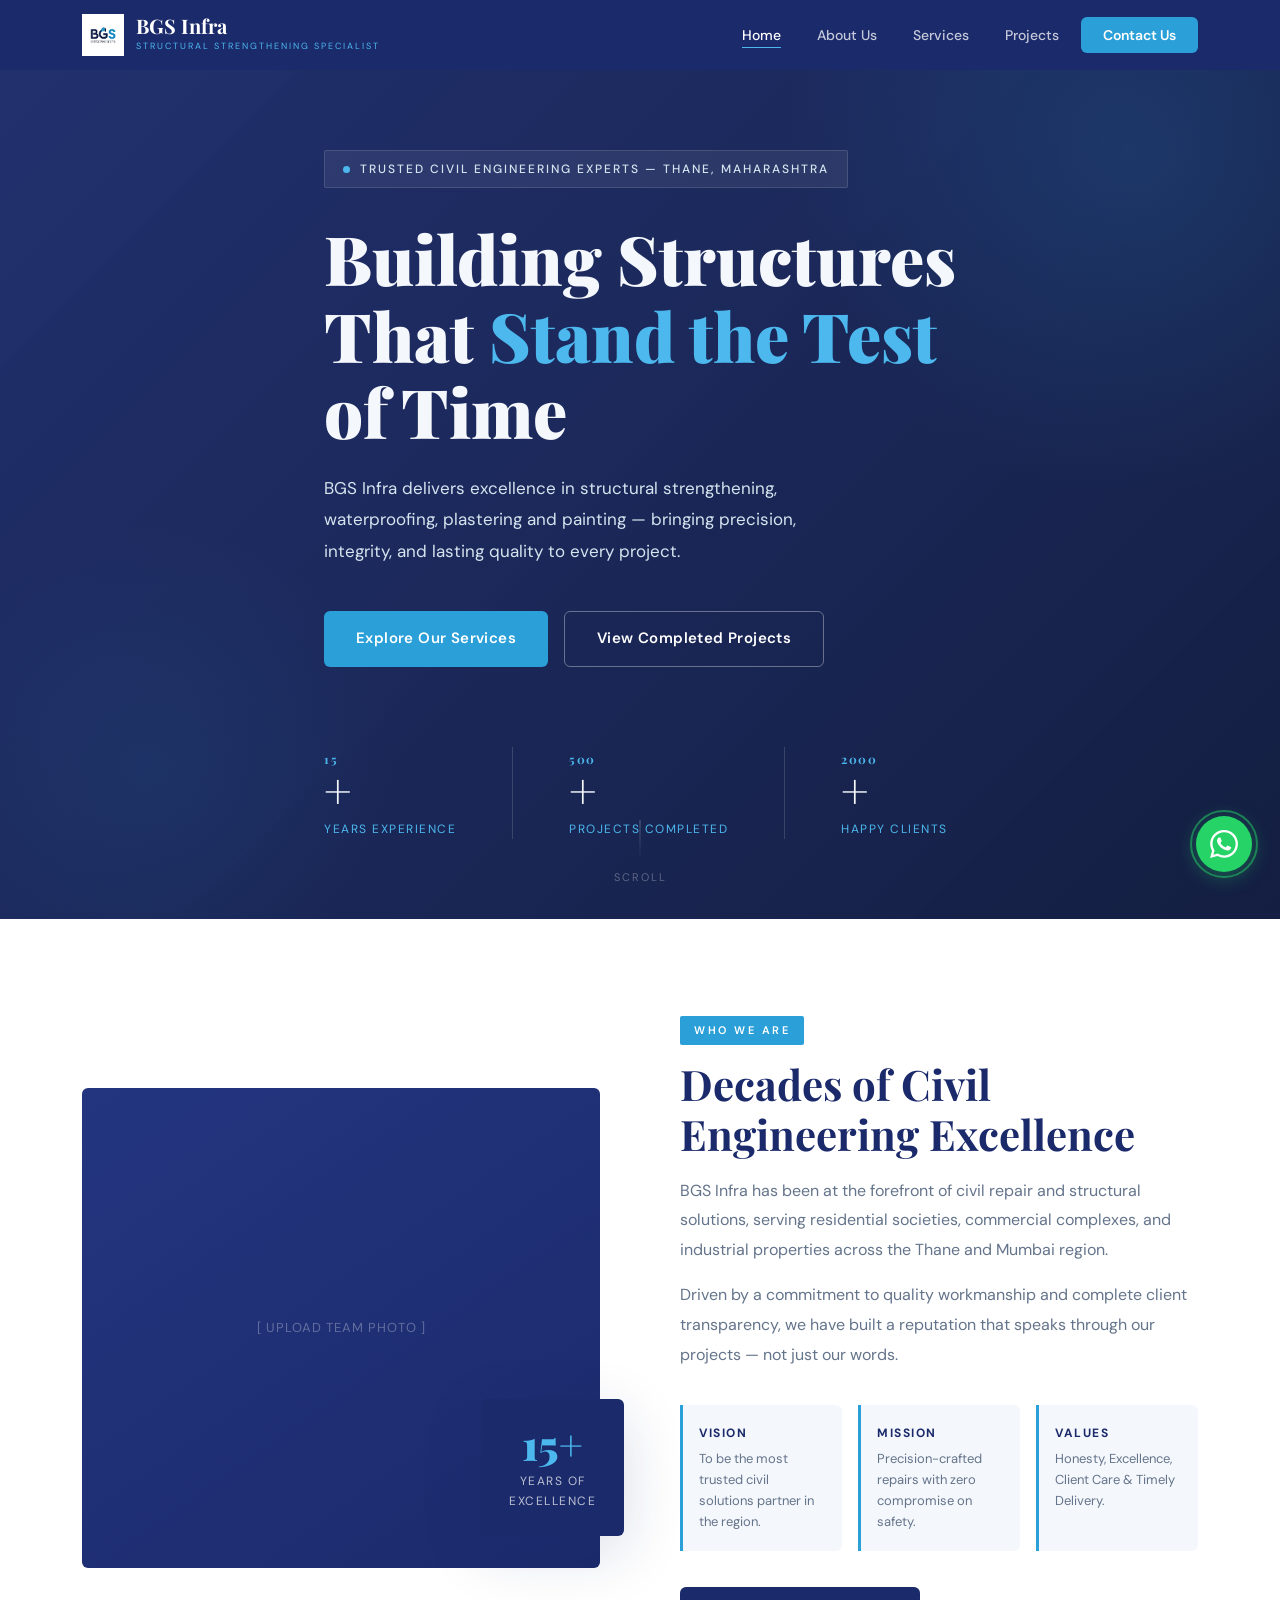
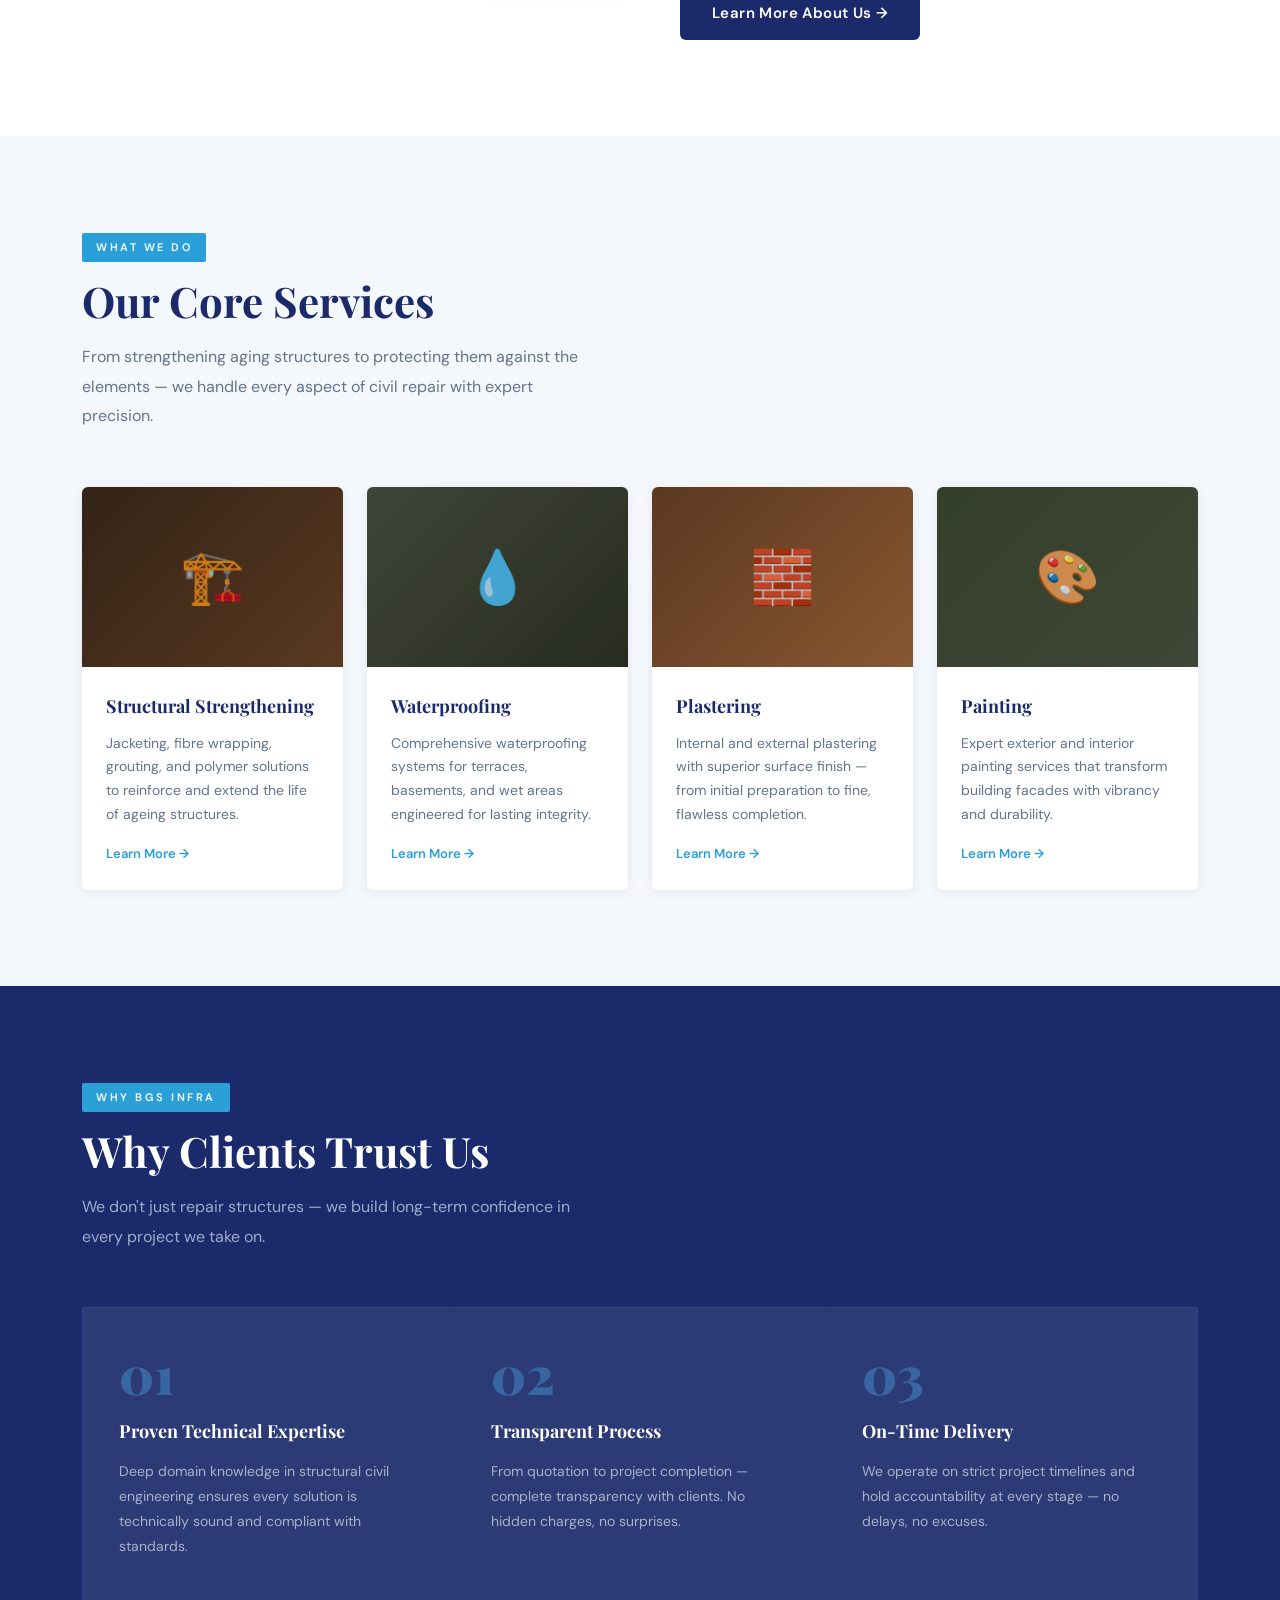
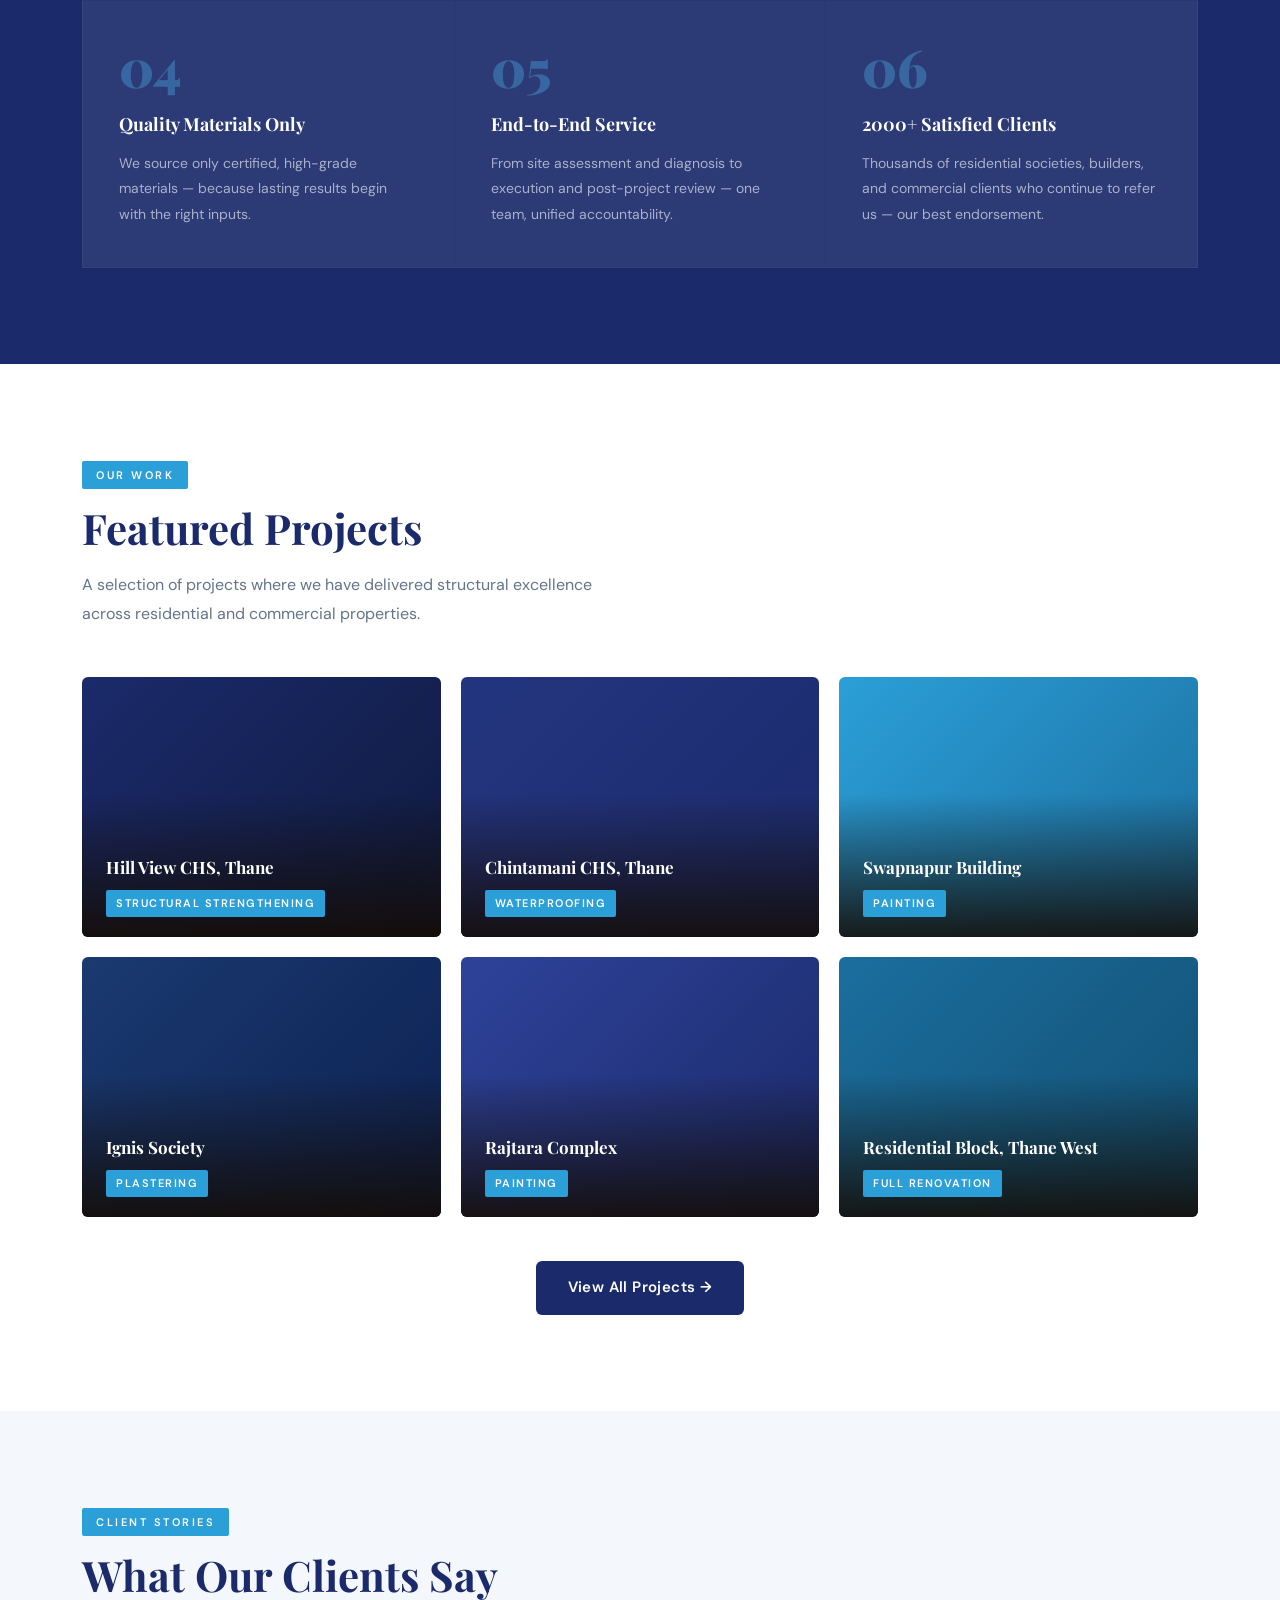
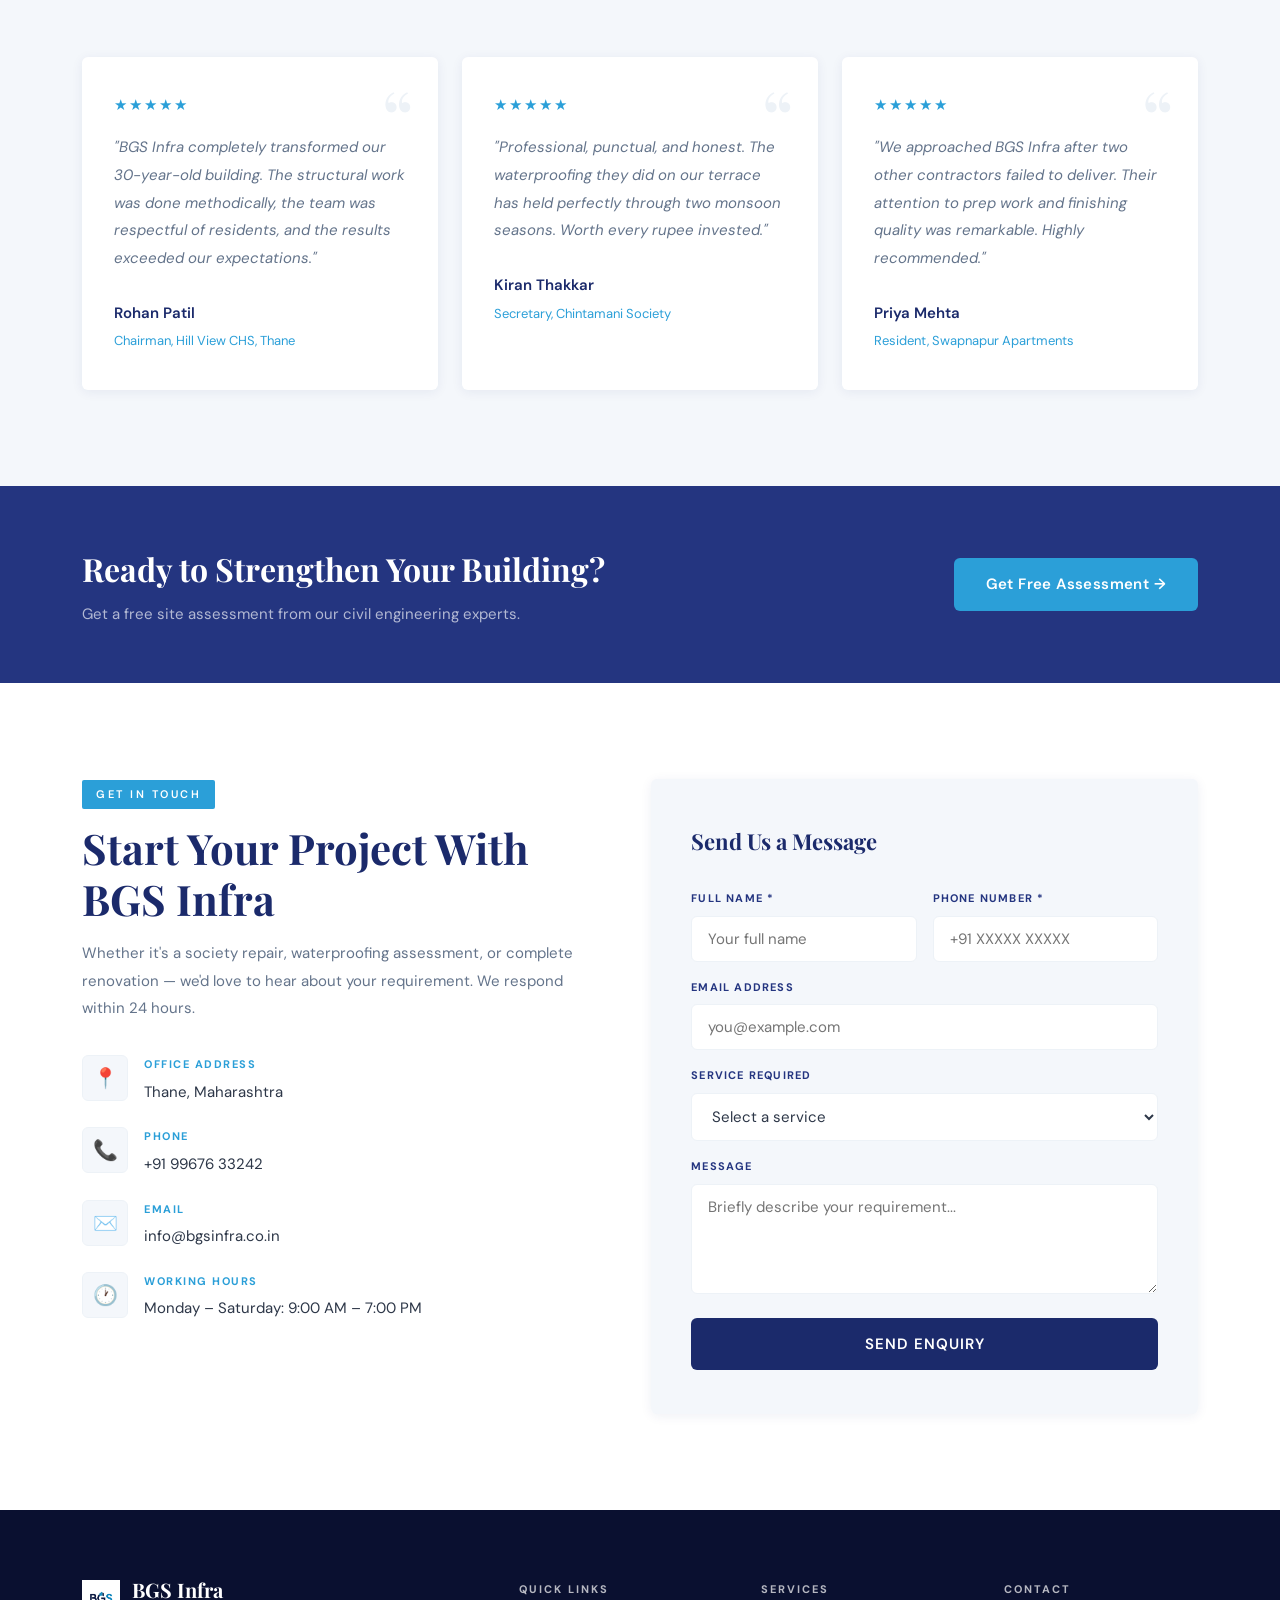
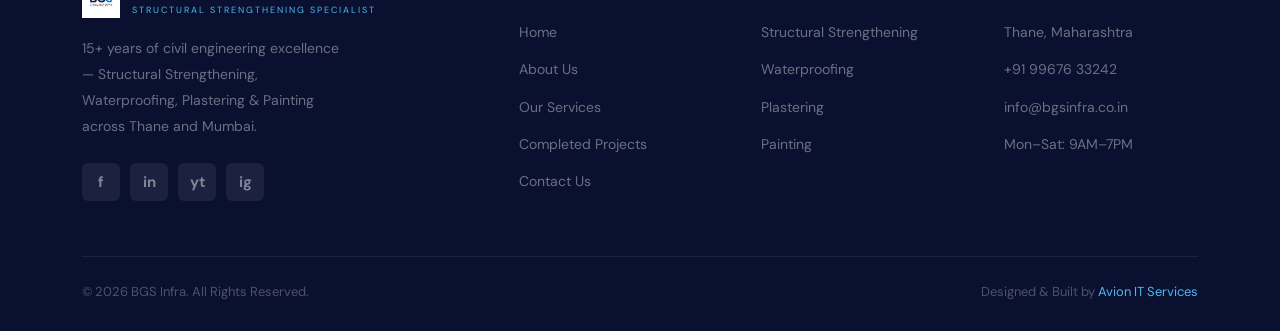
==== commit 566dd25c: "Fix footer logo and name" ====
--- a/frontend/index.html
+++ b/frontend/index.html
@@ -420,19 +420,10 @@
     <div class="footer-grid">
       <div class="footer-brand">
         <div class="logo-wrap">
-          <svg width="38" height="38" viewBox="0 0 42 42" fill="none">
-            <path d="M21 2L4 9V22C4 30.8 11.6 38.4 21 41C30.4 38.4 38 30.8 38 22V9L21 2Z" fill="#4A5240" opacity=".25"/>
-            <rect x="8"  y="18" width="7"  height="18" fill="#A0673A"/>
-            <rect x="17" y="12" width="8"  height="24" fill="#E8D5B0" opacity=".8"/>
-            <rect x="27" y="16" width="7"  height="20" fill="#A0673A"/>
-            <rect x="6"  y="36" width="30" height="2"  fill="#6B7B5E"/>
-            <line x1="11" y1="18" x2="11" y2="7"  stroke="#E8D5B0" stroke-width="1.5"/>
-            <line x1="11" y1="7"  x2="21" y2="7"  stroke="#E8D5B0" stroke-width="1.5"/>
-            <line x1="21" y1="7"  x2="21" y2="12" stroke="#E8D5B0" stroke-width="1"/>
-          </svg>
+          <img src="assets/logo.png" alt="BGS Infra" style="width:38px;height:38px;object-fit:contain;">
           <div class="nav-logo-text">
             <span class="name">BGS Infra</span>
-            <span class="tagline">Building Tomorrow's Foundations</span>
+            <span class="tagline">STRUCTURAL STRENGTHENING SPECIALIST</span>
           </div>
         </div>
         <p>15+ years of civil engineering excellence — Structural Strengthening, Waterproofing, Plastering & Painting across Thane and Mumbai.</p>
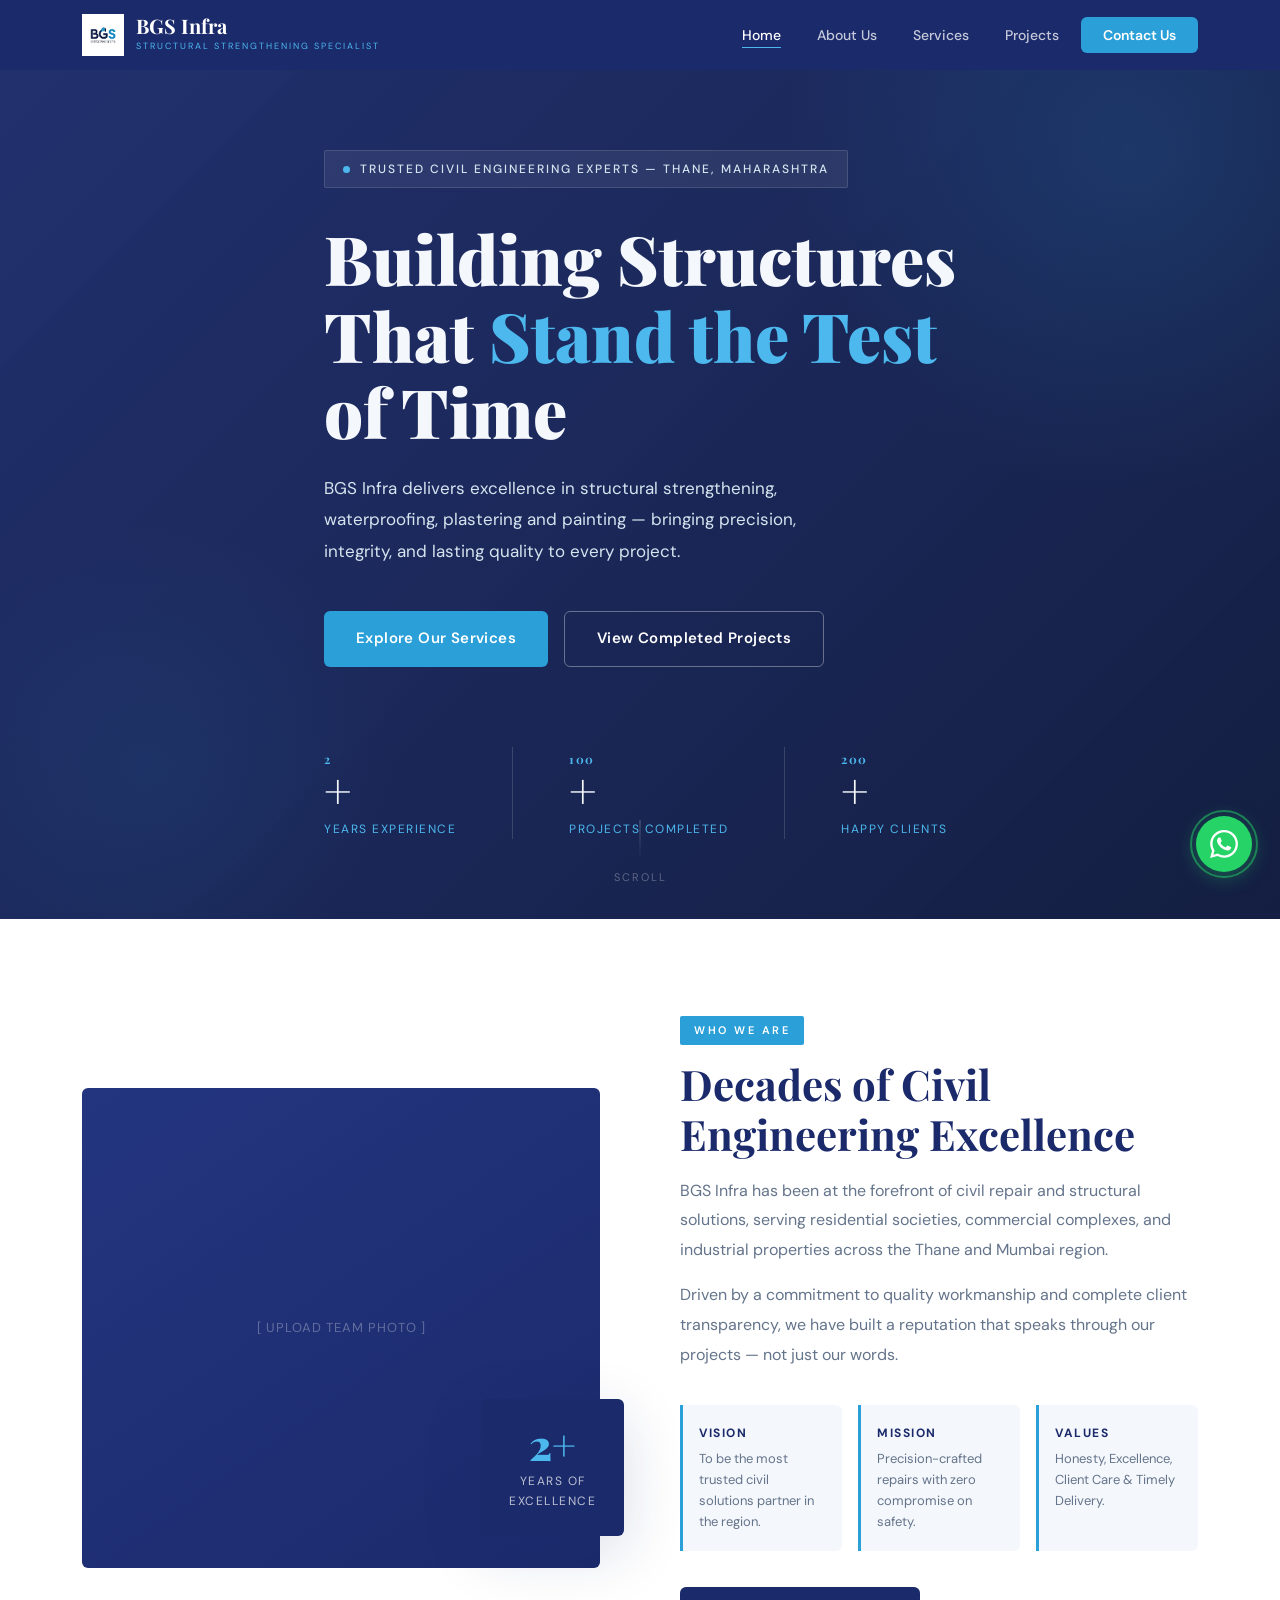
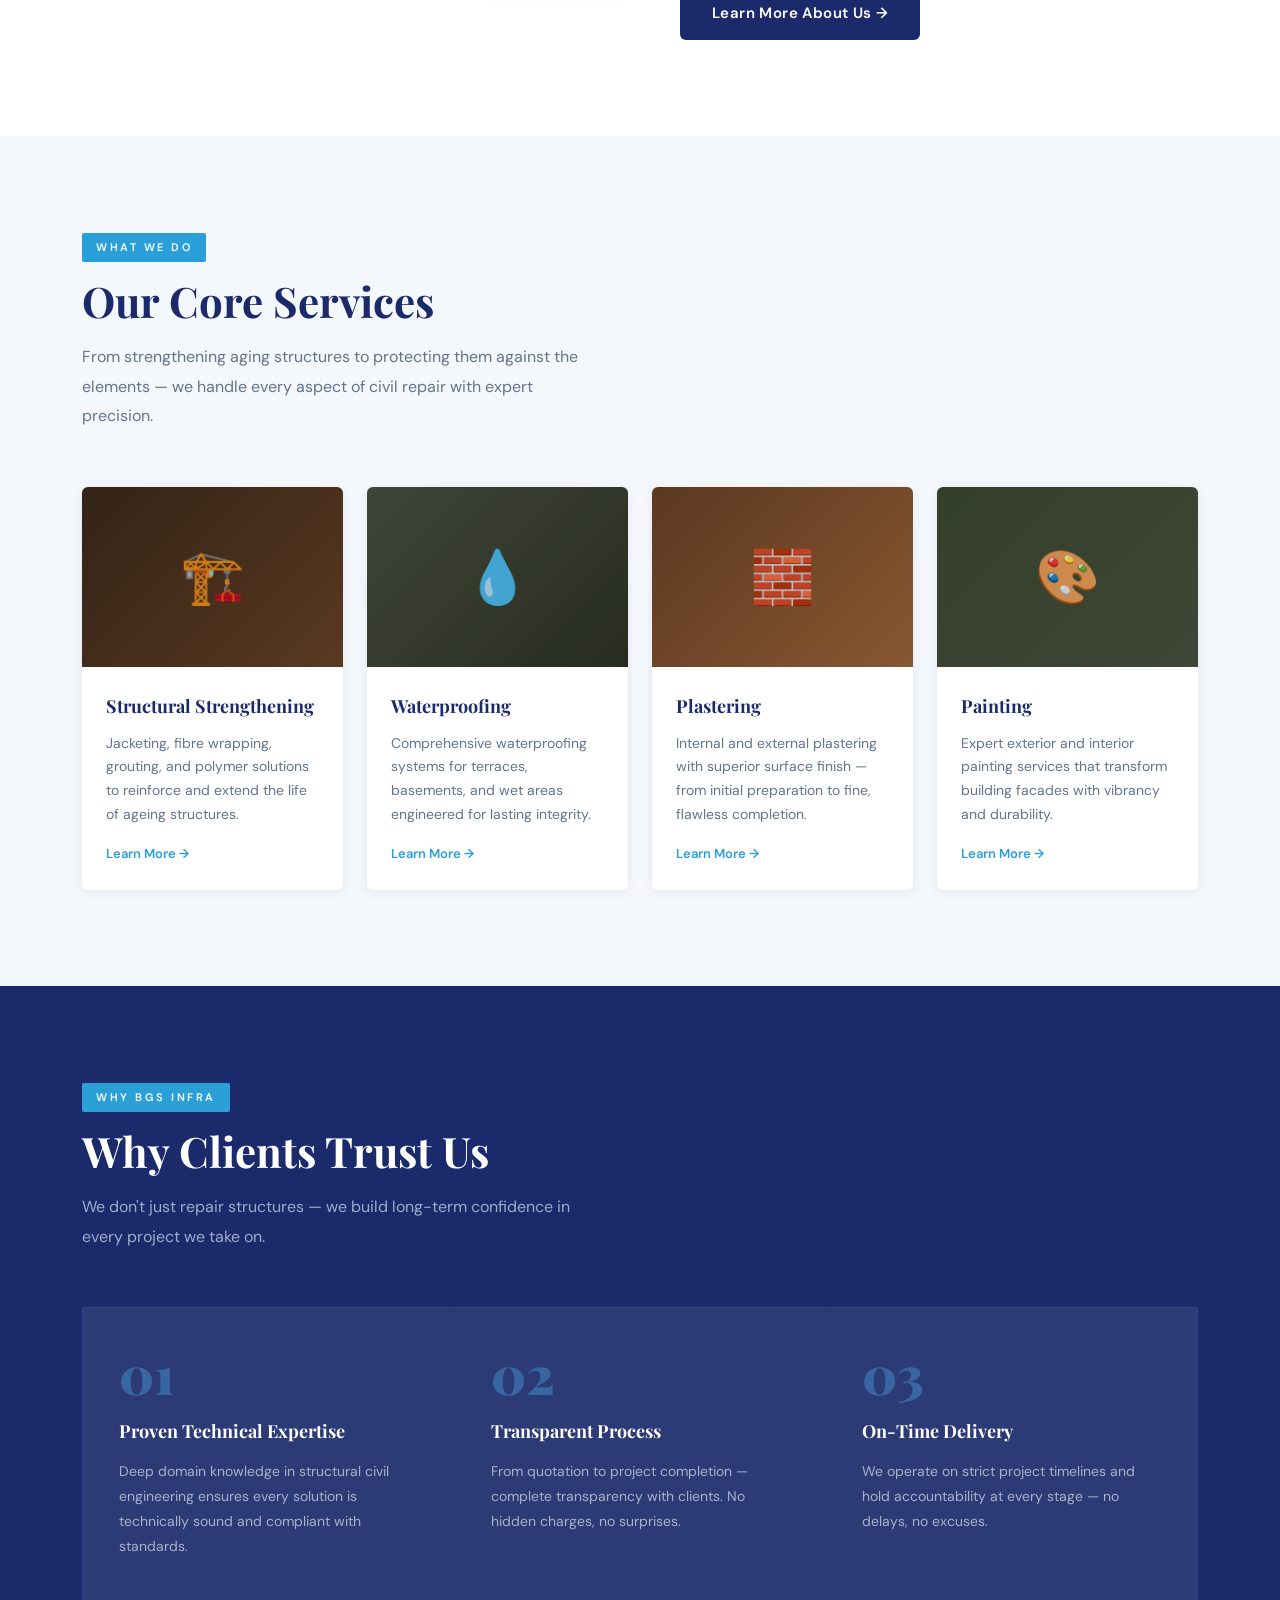
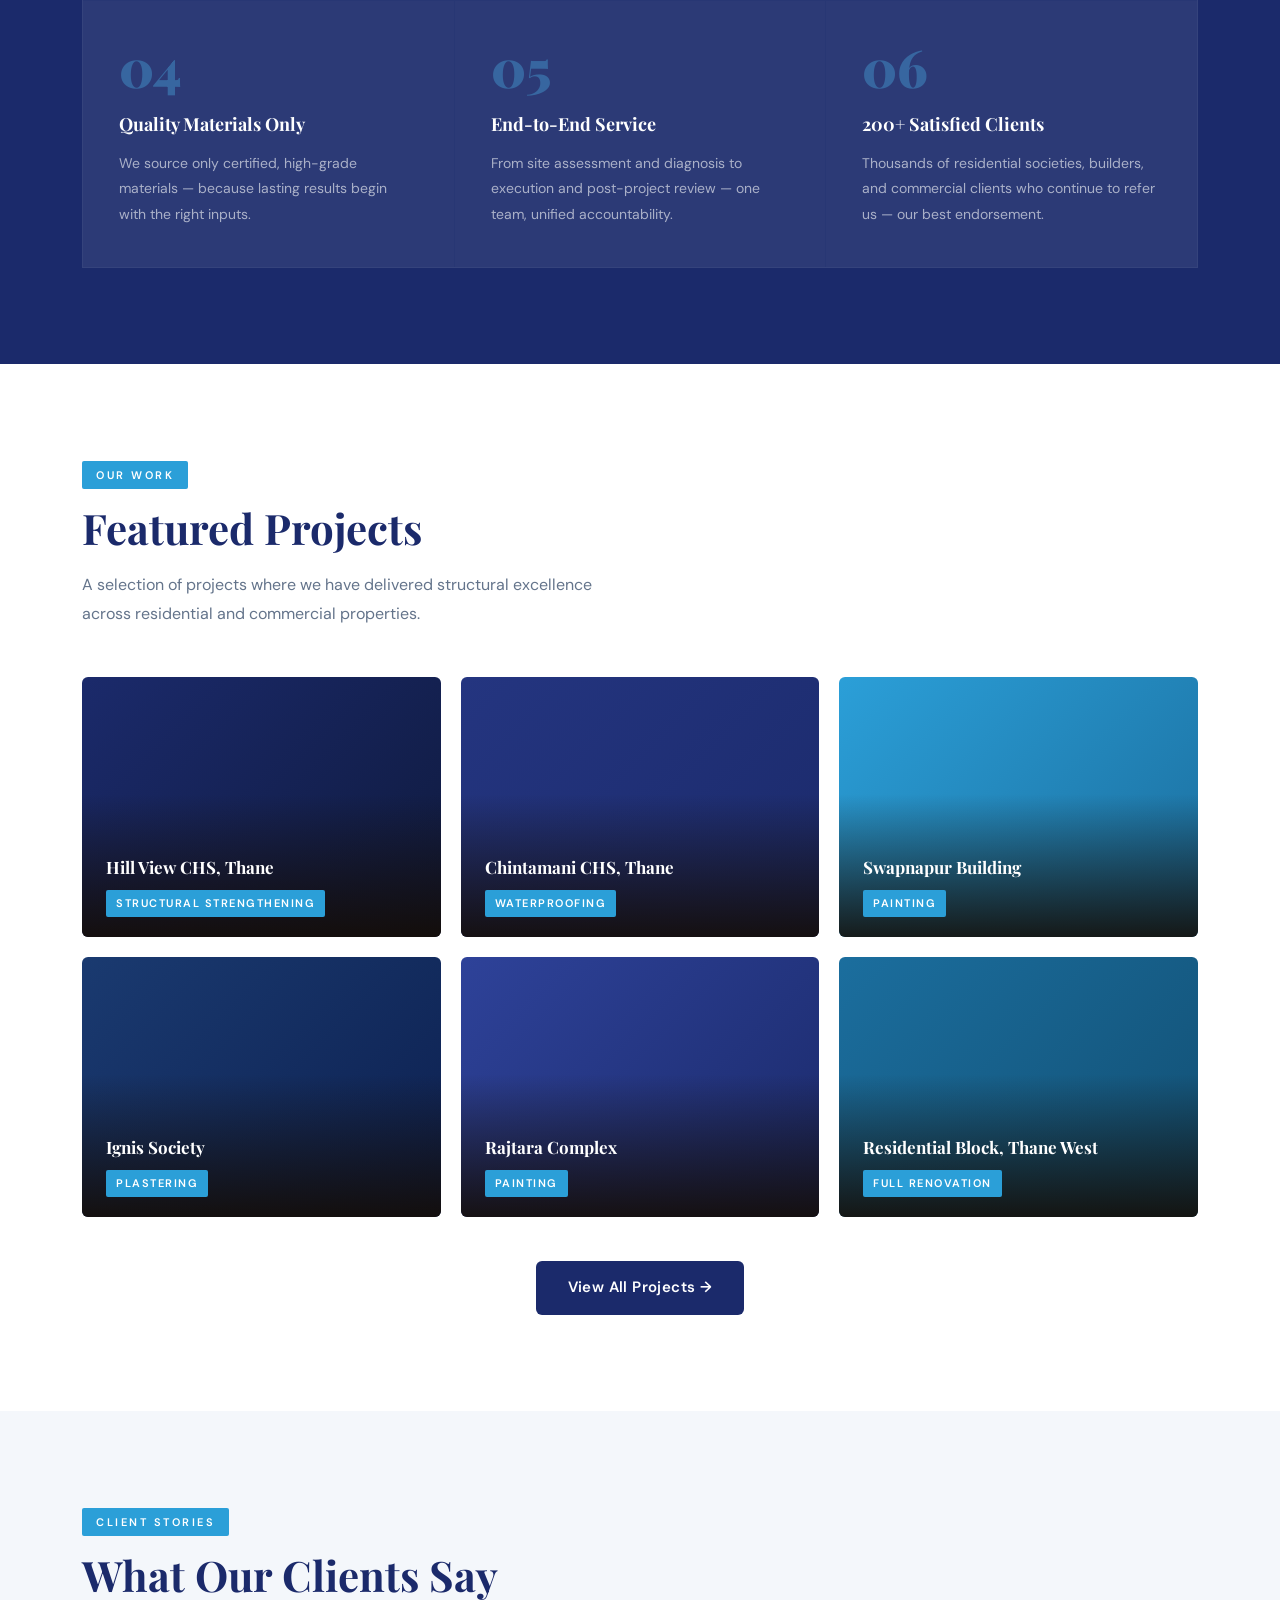
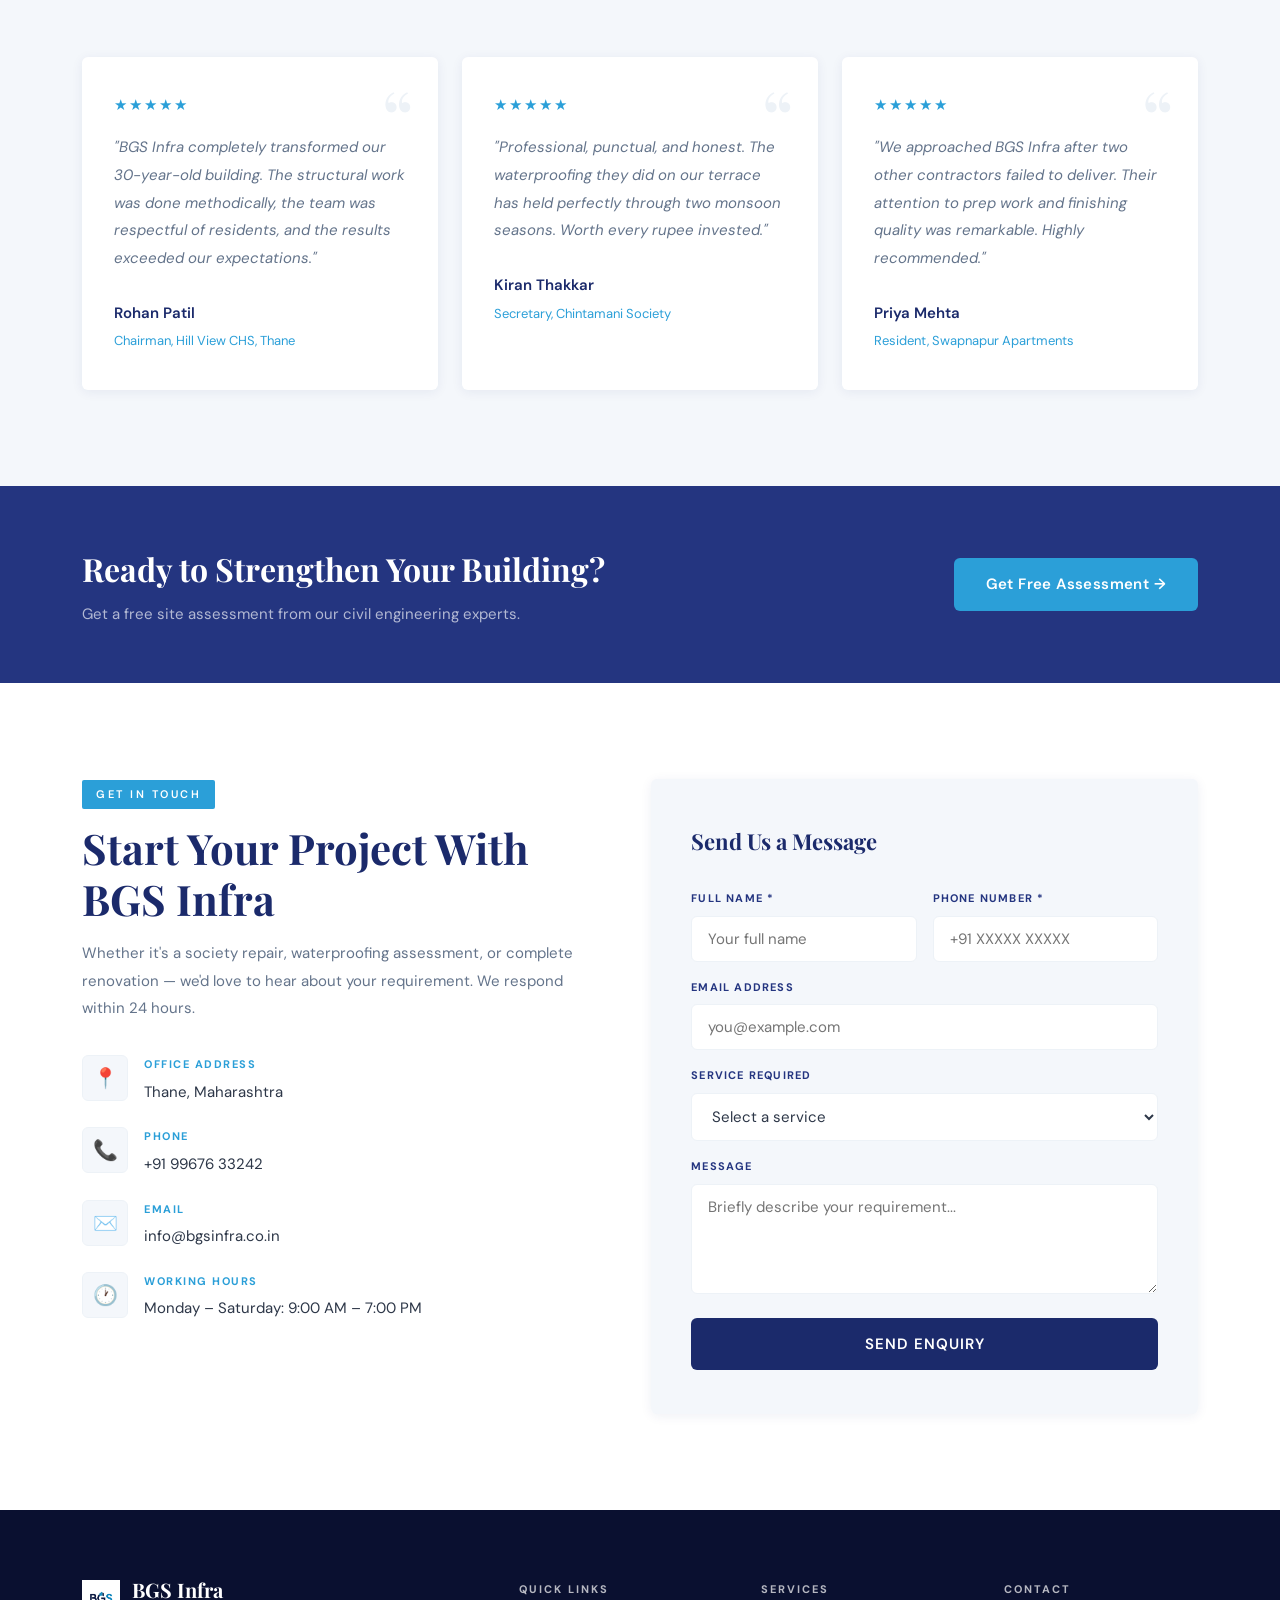
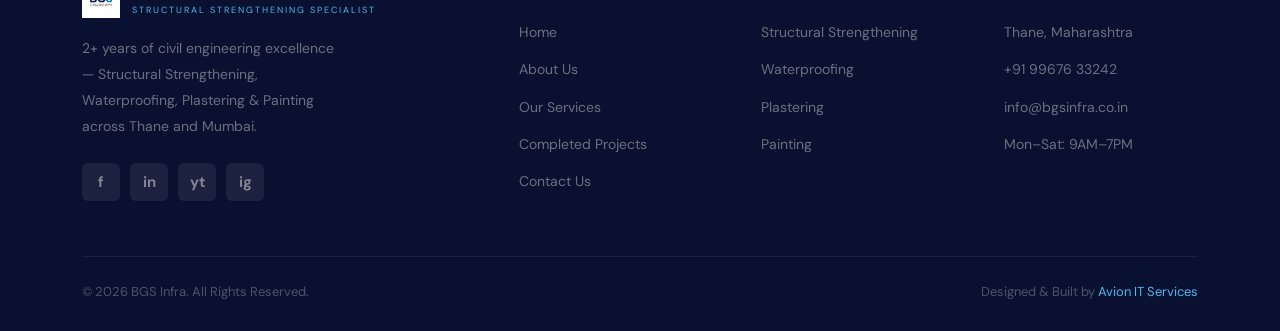
==== commit 19e9ce80: "Fix footer logo and name 1" ====
--- a/frontend/index.html
+++ b/frontend/index.html
@@ -65,17 +65,17 @@
     </div>
     <div class="hero-stats" data-aos="fade-up" data-aos-delay="400">
       <div class="hero-stat">
-        <strong><span class="counter" data-target="15">0</span>+</strong>
+        <strong><span class="counter" data-target="2">0</span>+</strong>
         <span>Years Experience</span>
       </div>
       <div class="hero-stat-divider"></div>
       <div class="hero-stat">
-        <strong><span class="counter" data-target="500">0</span>+</strong>
+        <strong><span class="counter" data-target="100">0</span>+</strong>
         <span>Projects Completed</span>
       </div>
       <div class="hero-stat-divider"></div>
       <div class="hero-stat">
-        <strong><span class="counter" data-target="2000">0</span>+</strong>
+        <strong><span class="counter" data-target="200">0</span>+</strong>
         <span>Happy Clients</span>
       </div>
     </div>
@@ -94,7 +94,7 @@
         <!-- Replace src with a real team/site photo -->
         <div class="about-img-placeholder">[ Upload Team Photo ]</div>
         <div class="about-badge-exp">
-          <strong>15+</strong>
+          <strong>2+</strong>
           <span>Years of<br>Excellence</span>
         </div>
       </div>
@@ -208,7 +208,7 @@
       </div>
       <div class="why-item" data-aos="fade-up" data-aos-delay="120">
         <div class="why-num">06</div>
-        <h3>2000+ Satisfied Clients</h3>
+        <h3>200+ Satisfied Clients</h3>
         <p>Thousands of residential societies, builders, and commercial clients who continue to refer us — our best endorsement.</p>
       </div>
     </div>
@@ -426,7 +426,7 @@
             <span class="tagline">STRUCTURAL STRENGTHENING SPECIALIST</span>
           </div>
         </div>
-        <p>15+ years of civil engineering excellence — Structural Strengthening, Waterproofing, Plastering & Painting across Thane and Mumbai.</p>
+        <p>2+ years of civil engineering excellence — Structural Strengthening, Waterproofing, Plastering & Painting across Thane and Mumbai.</p>
         <div class="footer-socials">
           <a href="#" class="footer-social">f</a>
           <a href="#" class="footer-social">in</a>
